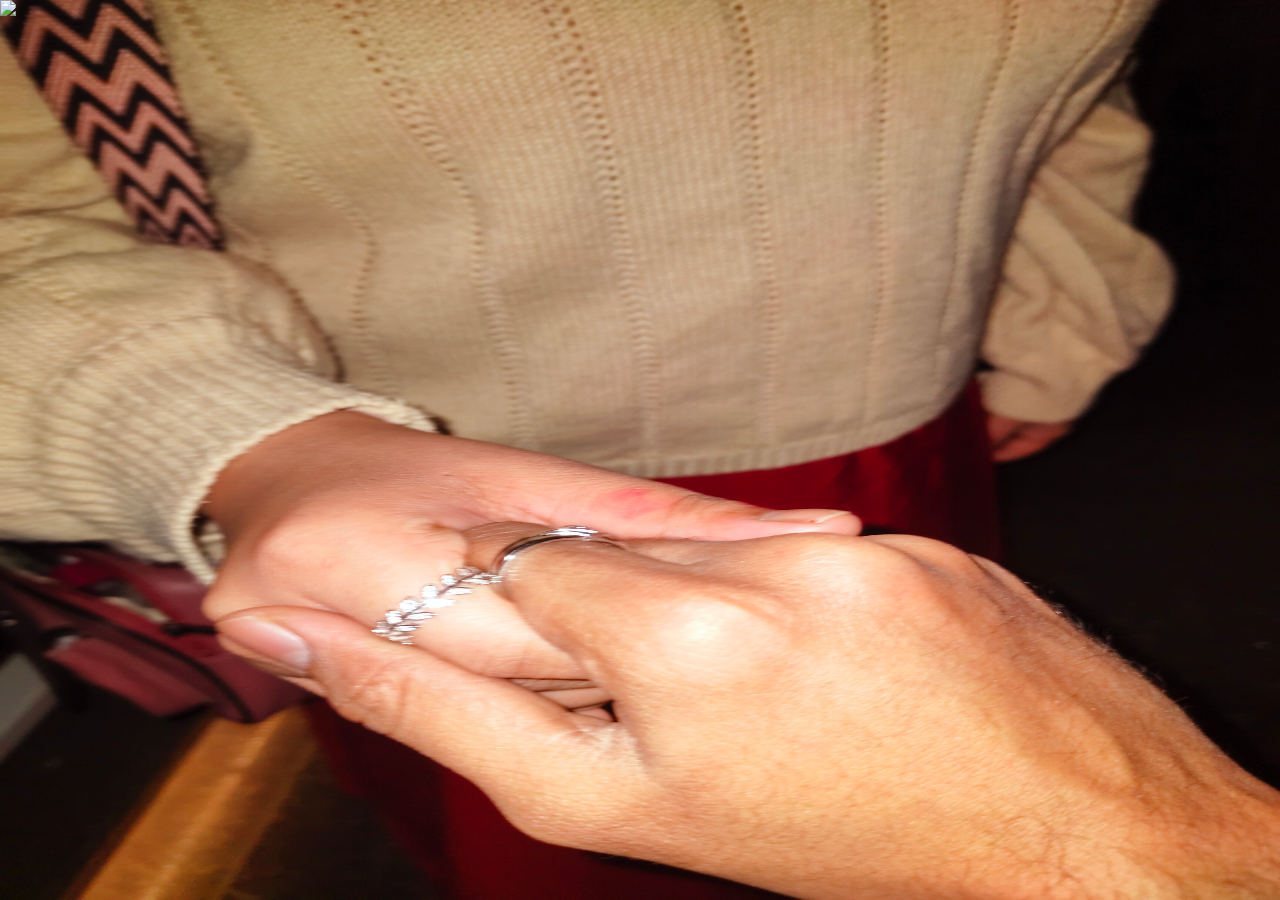
==== index.html @ b6f93b3f "Updates" ====
<!DOCTYPE html><!--cggRuJJ_vF03fITiLsI65--><html lang="en"><head><meta charSet="utf-8"/><meta name="viewport" content="width=device-width, initial-scale=1"/><link rel="preload" href="/valentine-2026/_next/static/media/2a65768255d6b625-s.p.d19752fb.woff2" as="font" crossorigin="" type="font/woff2"/><link rel="preload" as="image" href="/game-photos/18.jpg"/><link rel="preload" as="image" href="/game-photos/2.jpg"/><link rel="preload" as="image" href="/game-photos/1.jpg"/><link rel="preload" as="image" href="/game-photos/17.jpg"/><link rel="preload" as="image" href="/game-photos/6.jpg"/><link rel="preload" as="image" href="/game-photos/12.jpg"/><link rel="preload" as="image" href="/game-photos/14.jpg"/><link rel="preload" as="image" href="/game-photos/16.jpg"/><link rel="preload" as="image" href="/game-photos/9.jpg"/><link rel="preload" as="image" href="/game-photos/7.jpg"/><link rel="stylesheet" href="/valentine-2026/_next/static/chunks/4fa526b3f3051740.css" data-precedence="next"/><link rel="stylesheet" href="/valentine-2026/_next/static/chunks/c1f854aa4e108ac6.css" data-precedence="next"/><link rel="preload" as="script" fetchPriority="low" href="/valentine-2026/_next/static/chunks/21a0a4061f3ab64d.js"/><script src="/valentine-2026/_next/static/chunks/aee6c7720838f8a2.js" async=""></script><script src="/valentine-2026/_next/static/chunks/7b1a4453be64d8a6.js" async=""></script><script src="/valentine-2026/_next/static/chunks/turbopack-309d4d737518f43b.js" async=""></script><script src="/valentine-2026/_next/static/chunks/ff1a16fafef87110.js" async=""></script><script src="/valentine-2026/_next/static/chunks/d2be314c3ece3fbe.js" async=""></script><script src="/valentine-2026/_next/static/chunks/056f870859437b7e.js" async=""></script><link rel="preload" as="image" href="/game-photos/15.jpg"/><link rel="preload" as="image" href="/game-photos/8.jpg"/><link rel="preload" as="image" href="/game-photos/5.jpg"/><link rel="preload" as="image" href="/game-photos/11.jpg"/><link rel="preload" as="image" href="/game-photos/13.jpg"/><link rel="preload" as="image" href="/game-photos/4.jpg"/><link rel="preload" as="image" href="/game-photos/10.jpg"/><link rel="preload" as="image" href="/game-photos/3.jpg"/><meta name="next-size-adjust" content=""/><title>Happy Valentine&#x27;s Day Janemna</title><meta name="description" content="Play a unique Valentine&#x27;s card game. Complete the collection to reveal a romantic proposal!"/><meta name="keywords" content="Valentine&#x27;s card game,romantic proposal game,photo card challenge,Valentine&#x27;s Day surprise,couples game,valentine&#x27;s day game,proposal game"/><link rel="icon" href="/valentine-2026/favicon.ico?favicon.5620ddfa.ico" sizes="48x48" type="image/x-icon"/><script src="/valentine-2026/_next/static/chunks/a6dad97d9634a72d.js" noModule=""></script></head><body><div hidden=""><!--$--><!--/$--></div><main class="flex items-center justify-center min-h-screen bg-black overflow-hidden relative"><div class="flex flex-col items-center" style="opacity:1"><div class="grid grid-cols-9 gap-1 lg:gap-2 max-w-[95vw] mx-auto place-items-center"><div class="hidden"><img alt="Image 1" decoding="async" data-nimg="fill" class="object-cover" style="position:absolute;height:100%;width:100%;left:0;top:0;right:0;bottom:0;color:transparent" src="/game-photos/18.jpg"/><img alt="Image 2" decoding="async" data-nimg="fill" class="object-cover" style="position:absolute;height:100%;width:100%;left:0;top:0;right:0;bottom:0;color:transparent" src="/game-photos/2.jpg"/><img alt="Image 3" decoding="async" data-nimg="fill" class="object-cover" style="position:absolute;height:100%;width:100%;left:0;top:0;right:0;bottom:0;color:transparent" src="/game-photos/1.jpg"/><img alt="Image 4" decoding="async" data-nimg="fill" class="object-cover" style="position:absolute;height:100%;width:100%;left:0;top:0;right:0;bottom:0;color:transparent" src="/game-photos/17.jpg"/><img alt="Image 5" decoding="async" data-nimg="fill" class="object-cover" style="position:absolute;height:100%;width:100%;left:0;top:0;right:0;bottom:0;color:transparent" src="/game-photos/6.jpg"/><img alt="Image 6" decoding="async" data-nimg="fill" class="object-cover" style="position:absolute;height:100%;width:100%;left:0;top:0;right:0;bottom:0;color:transparent" src="/game-photos/2.jpg"/><img alt="Image 7" decoding="async" data-nimg="fill" class="object-cover" style="position:absolute;height:100%;width:100%;left:0;top:0;right:0;bottom:0;color:transparent" src="/game-photos/12.jpg"/><img alt="Image 8" decoding="async" data-nimg="fill" class="object-cover" style="position:absolute;height:100%;width:100%;left:0;top:0;right:0;bottom:0;color:transparent" src="/game-photos/14.jpg"/><img alt="Image 9" decoding="async" data-nimg="fill" class="object-cover" style="position:absolute;height:100%;width:100%;left:0;top:0;right:0;bottom:0;color:transparent" src="/game-photos/16.jpg"/><img alt="Image 10" decoding="async" data-nimg="fill" class="object-cover" style="position:absolute;height:100%;width:100%;left:0;top:0;right:0;bottom:0;color:transparent" src="/game-photos/9.jpg"/><img alt="Image 11" decoding="async" data-nimg="fill" class="object-cover" style="position:absolute;height:100%;width:100%;left:0;top:0;right:0;bottom:0;color:transparent" src="/game-photos/7.jpg"/><img alt="Image 12" decoding="async" data-nimg="fill" class="object-cover" style="position:absolute;height:100%;width:100%;left:0;top:0;right:0;bottom:0;color:transparent" src="/game-photos/18.jpg"/><img alt="Image 13" decoding="async" data-nimg="fill" class="object-cover" style="position:absolute;height:100%;width:100%;left:0;top:0;right:0;bottom:0;color:transparent" src="/game-photos/9.jpg"/><img alt="Image 14" decoding="async" data-nimg="fill" class="object-cover" style="position:absolute;height:100%;width:100%;left:0;top:0;right:0;bottom:0;color:transparent" src="/game-photos/12.jpg"/><img alt="Image 15" decoding="async" data-nimg="fill" class="object-cover" style="position:absolute;height:100%;width:100%;left:0;top:0;right:0;bottom:0;color:transparent" src="/game-photos/15.jpg"/><img alt="Image 16" decoding="async" data-nimg="fill" class="object-cover" style="position:absolute;height:100%;width:100%;left:0;top:0;right:0;bottom:0;color:transparent" src="/game-photos/8.jpg"/><img alt="Image 17" decoding="async" data-nimg="fill" class="object-cover" style="position:absolute;height:100%;width:100%;left:0;top:0;right:0;bottom:0;color:transparent" src="/game-photos/5.jpg"/><img alt="Image 18" decoding="async" data-nimg="fill" class="object-cover" style="position:absolute;height:100%;width:100%;left:0;top:0;right:0;bottom:0;color:transparent" src="/game-photos/11.jpg"/><img alt="Image 19" decoding="async" data-nimg="fill" class="object-cover" style="position:absolute;height:100%;width:100%;left:0;top:0;right:0;bottom:0;color:transparent" src="/game-photos/13.jpg"/><img alt="Image 20" decoding="async" data-nimg="fill" class="object-cover" style="position:absolute;height:100%;width:100%;left:0;top:0;right:0;bottom:0;color:transparent" src="/game-photos/4.jpg"/><img alt="Image 21" decoding="async" data-nimg="fill" class="object-cover" style="position:absolute;height:100%;width:100%;left:0;top:0;right:0;bottom:0;color:transparent" src="/game-photos/10.jpg"/><img alt="Image 22" decoding="async" data-nimg="fill" class="object-cover" style="position:absolute;height:100%;width:100%;left:0;top:0;right:0;bottom:0;color:transparent" src="/game-photos/13.jpg"/><img alt="Image 23" decoding="async" data-nimg="fill" class="object-cover" style="position:absolute;height:100%;width:100%;left:0;top:0;right:0;bottom:0;color:transparent" src="/game-photos/11.jpg"/><img alt="Image 24" decoding="async" data-nimg="fill" class="object-cover" style="position:absolute;height:100%;width:100%;left:0;top:0;right:0;bottom:0;color:transparent" src="/game-photos/3.jpg"/><img alt="Image 25" decoding="async" data-nimg="fill" class="object-cover" style="position:absolute;height:100%;width:100%;left:0;top:0;right:0;bottom:0;color:transparent" src="/game-photos/7.jpg"/><img alt="Image 26" decoding="async" data-nimg="fill" class="object-cover" style="position:absolute;height:100%;width:100%;left:0;top:0;right:0;bottom:0;color:transparent" src="/game-photos/4.jpg"/><img alt="Image 27" decoding="async" data-nimg="fill" class="object-cover" style="position:absolute;height:100%;width:100%;left:0;top:0;right:0;bottom:0;color:transparent" src="/game-photos/16.jpg"/><img alt="Image 28" decoding="async" data-nimg="fill" class="object-cover" style="position:absolute;height:100%;width:100%;left:0;top:0;right:0;bottom:0;color:transparent" src="/game-photos/15.jpg"/><img alt="Image 29" decoding="async" data-nimg="fill" class="object-cover" style="position:absolute;height:100%;width:100%;left:0;top:0;right:0;bottom:0;color:transparent" src="/game-photos/1.jpg"/><img alt="Image 30" decoding="async" data-nimg="fill" class="object-cover" style="position:absolute;height:100%;width:100%;left:0;top:0;right:0;bottom:0;color:transparent" src="/game-photos/6.jpg"/><img alt="Image 31" decoding="async" data-nimg="fill" class="object-cover" style="position:absolute;height:100%;width:100%;left:0;top:0;right:0;bottom:0;color:transparent" src="/game-photos/8.jpg"/><img alt="Image 32" decoding="async" data-nimg="fill" class="object-cover" style="position:absolute;height:100%;width:100%;left:0;top:0;right:0;bottom:0;color:transparent" src="/game-photos/17.jpg"/><img alt="Image 33" decoding="async" data-nimg="fill" class="object-cover" style="position:absolute;height:100%;width:100%;left:0;top:0;right:0;bottom:0;color:transparent" src="/game-photos/10.jpg"/><img alt="Image 34" decoding="async" data-nimg="fill" class="object-cover" style="position:absolute;height:100%;width:100%;left:0;top:0;right:0;bottom:0;color:transparent" src="/game-photos/14.jpg"/><img alt="Image 35" decoding="async" data-nimg="fill" class="object-cover" style="position:absolute;height:100%;width:100%;left:0;top:0;right:0;bottom:0;color:transparent" src="/game-photos/5.jpg"/><img alt="Image 36" decoding="async" data-nimg="fill" class="object-cover" style="position:absolute;height:100%;width:100%;left:0;top:0;right:0;bottom:0;color:transparent" src="/game-photos/3.jpg"/></div><div class="w-[11vh] h-[11vh] lg:w-20 lg:h-20"></div><div class="w-[11vh] h-[11vh] lg:w-20 lg:h-20"></div><div class="w-[11vh] h-[11vh] lg:w-20 lg:h-20 relative cursor-pointer" style="perspective:1000px"><div class="w-full h-full bg-red-300 rounded-sm lg:rounded-md absolute z-10" style="backface-visibility:hidden;transform:none"></div></div><div class="w-[11vh] h-[11vh] lg:w-20 lg:h-20 relative cursor-pointer" style="perspective:1000px"><div class="w-full h-full bg-red-300 rounded-sm lg:rounded-md absolute z-10" style="backface-visibility:hidden;transform:none"></div></div><div class="w-[11vh] h-[11vh] lg:w-20 lg:h-20"></div><div class="w-[11vh] h-[11vh] lg:w-20 lg:h-20 relative cursor-pointer" style="perspective:1000px"><div class="w-full h-full bg-red-300 rounded-sm lg:rounded-md absolute z-10" style="backface-visibility:hidden;transform:none"></div></div><div class="w-[11vh] h-[11vh] lg:w-20 lg:h-20 relative cursor-pointer" style="perspective:1000px"><div class="w-full h-full bg-red-300 rounded-sm lg:rounded-md absolute z-10" style="backface-visibility:hidden;transform:none"></div></div><div class="w-[11vh] h-[11vh] lg:w-20 lg:h-20"></div><div class="w-[11vh] h-[11vh] lg:w-20 lg:h-20"></div><div class="w-[11vh] h-[11vh] lg:w-20 lg:h-20"></div><div class="w-[11vh] h-[11vh] lg:w-20 lg:h-20 relative cursor-pointer" style="perspective:1000px"><div class="w-full h-full bg-red-300 rounded-sm lg:rounded-md absolute z-10" style="backface-visibility:hidden;transform:none"></div></div><div class="w-[11vh] h-[11vh] lg:w-20 lg:h-20 relative cursor-pointer" style="perspective:1000px"><div class="w-full h-full bg-red-300 rounded-sm lg:rounded-md absolute z-10" style="backface-visibility:hidden;transform:none"></div></div><div class="w-[11vh] h-[11vh] lg:w-20 lg:h-20 relative cursor-pointer" style="perspective:1000px"><div class="w-full h-full bg-red-300 rounded-sm lg:rounded-md absolute z-10" style="backface-visibility:hidden;transform:none"></div></div><div class="w-[11vh] h-[11vh] lg:w-20 lg:h-20 relative cursor-pointer" style="perspective:1000px"><div class="w-full h-full bg-red-300 rounded-sm lg:rounded-md absolute z-10" style="backface-visibility:hidden;transform:none"></div></div><div class="w-[11vh] h-[11vh] lg:w-20 lg:h-20 relative cursor-pointer" style="perspective:1000px"><div class="w-full h-full bg-red-300 rounded-sm lg:rounded-md absolute z-10" style="backface-visibility:hidden;transform:none"></div></div><div class="w-[11vh] h-[11vh] lg:w-20 lg:h-20 relative cursor-pointer" style="perspective:1000px"><div class="w-full h-full bg-red-300 rounded-sm lg:rounded-md absolute z-10" style="backface-visibility:hidden;transform:none"></div></div><div class="w-[11vh] h-[11vh] lg:w-20 lg:h-20 relative cursor-pointer" style="perspective:1000px"><div class="w-full h-full bg-red-300 rounded-sm lg:rounded-md absolute z-10" style="backface-visibility:hidden;transform:none"></div></div><div class="w-[11vh] h-[11vh] lg:w-20 lg:h-20"></div><div class="w-[11vh] h-[11vh] lg:w-20 lg:h-20 relative cursor-pointer" style="perspective:1000px"><div class="w-full h-full bg-red-300 rounded-sm lg:rounded-md absolute z-10" style="backface-visibility:hidden;transform:none"></div></div><div class="w-[11vh] h-[11vh] lg:w-20 lg:h-20 relative cursor-pointer" style="perspective:1000px"><div class="w-full h-full bg-red-300 rounded-sm lg:rounded-md absolute z-10" style="backface-visibility:hidden;transform:none"></div></div><div class="w-[11vh] h-[11vh] lg:w-20 lg:h-20 relative cursor-pointer" style="perspective:1000px"><div class="w-full h-full bg-red-300 rounded-sm lg:rounded-md absolute z-10" style="backface-visibility:hidden;transform:none"></div></div><div class="w-[11vh] h-[11vh] lg:w-20 lg:h-20 relative cursor-pointer" style="perspective:1000px"><div class="w-full h-full bg-red-300 rounded-sm lg:rounded-md absolute z-10" style="backface-visibility:hidden;transform:none"></div></div><div class="w-[11vh] h-[11vh] lg:w-20 lg:h-20 relative cursor-pointer" style="perspective:1000px"><div class="w-full h-full bg-red-300 rounded-sm lg:rounded-md absolute z-10" style="backface-visibility:hidden;transform:none"></div></div><div class="w-[11vh] h-[11vh] lg:w-20 lg:h-20 relative cursor-pointer" style="perspective:1000px"><div class="w-full h-full bg-red-300 rounded-sm lg:rounded-md absolute z-10" style="backface-visibility:hidden;transform:none"></div></div><div class="w-[11vh] h-[11vh] lg:w-20 lg:h-20 relative cursor-pointer" style="perspective:1000px"><div class="w-full h-full bg-red-300 rounded-sm lg:rounded-md absolute z-10" style="backface-visibility:hidden;transform:none"></div></div><div class="w-[11vh] h-[11vh] lg:w-20 lg:h-20 relative cursor-pointer" style="perspective:1000px"><div class="w-full h-full bg-red-300 rounded-sm lg:rounded-md absolute z-10" style="backface-visibility:hidden;transform:none"></div></div><div class="w-[11vh] h-[11vh] lg:w-20 lg:h-20 relative cursor-pointer" style="perspective:1000px"><div class="w-full h-full bg-red-300 rounded-sm lg:rounded-md absolute z-10" style="backface-visibility:hidden;transform:none"></div></div><div class="w-[11vh] h-[11vh] lg:w-20 lg:h-20"></div><div class="w-[11vh] h-[11vh] lg:w-20 lg:h-20 relative cursor-pointer" style="perspective:1000px"><div class="w-full h-full bg-red-300 rounded-sm lg:rounded-md absolute z-10" style="backface-visibility:hidden;transform:none"></div></div><div class="w-[11vh] h-[11vh] lg:w-20 lg:h-20 relative cursor-pointer" style="perspective:1000px"><div class="w-full h-full bg-red-300 rounded-sm lg:rounded-md absolute z-10" style="backface-visibility:hidden;transform:none"></div></div><div class="w-[11vh] h-[11vh] lg:w-20 lg:h-20 relative cursor-pointer" style="perspective:1000px"><div class="w-full h-full bg-red-300 rounded-sm lg:rounded-md absolute z-10" style="backface-visibility:hidden;transform:none"></div></div><div class="w-[11vh] h-[11vh] lg:w-20 lg:h-20 relative cursor-pointer" style="perspective:1000px"><div class="w-full h-full bg-red-300 rounded-sm lg:rounded-md absolute z-10" style="backface-visibility:hidden;transform:none"></div></div><div class="w-[11vh] h-[11vh] lg:w-20 lg:h-20 relative cursor-pointer" style="perspective:1000px"><div class="w-full h-full bg-red-300 rounded-sm lg:rounded-md absolute z-10" style="backface-visibility:hidden;transform:none"></div></div><div class="w-[11vh] h-[11vh] lg:w-20 lg:h-20 relative cursor-pointer" style="perspective:1000px"><div class="w-full h-full bg-red-300 rounded-sm lg:rounded-md absolute z-10" style="backface-visibility:hidden;transform:none"></div></div><div class="w-[11vh] h-[11vh] lg:w-20 lg:h-20 relative cursor-pointer" style="perspective:1000px"><div class="w-full h-full bg-red-300 rounded-sm lg:rounded-md absolute z-10" style="backface-visibility:hidden;transform:none"></div></div><div class="w-[11vh] h-[11vh] lg:w-20 lg:h-20"></div><div class="w-[11vh] h-[11vh] lg:w-20 lg:h-20"></div><div class="w-[11vh] h-[11vh] lg:w-20 lg:h-20"></div><div class="w-[11vh] h-[11vh] lg:w-20 lg:h-20 relative cursor-pointer" style="perspective:1000px"><div class="w-full h-full bg-red-300 rounded-sm lg:rounded-md absolute z-10" style="backface-visibility:hidden;transform:none"></div></div><div class="w-[11vh] h-[11vh] lg:w-20 lg:h-20 relative cursor-pointer" style="perspective:1000px"><div class="w-full h-full bg-red-300 rounded-sm lg:rounded-md absolute z-10" style="backface-visibility:hidden;transform:none"></div></div><div class="w-[11vh] h-[11vh] lg:w-20 lg:h-20 relative cursor-pointer" style="perspective:1000px"><div class="w-full h-full bg-red-300 rounded-sm lg:rounded-md absolute z-10" style="backface-visibility:hidden;transform:none"></div></div><div class="w-[11vh] h-[11vh] lg:w-20 lg:h-20 relative cursor-pointer" style="perspective:1000px"><div class="w-full h-full bg-red-300 rounded-sm lg:rounded-md absolute z-10" style="backface-visibility:hidden;transform:none"></div></div><div class="w-[11vh] h-[11vh] lg:w-20 lg:h-20 relative cursor-pointer" style="perspective:1000px"><div class="w-full h-full bg-red-300 rounded-sm lg:rounded-md absolute z-10" style="backface-visibility:hidden;transform:none"></div></div><div class="w-[11vh] h-[11vh] lg:w-20 lg:h-20"></div><div class="w-[11vh] h-[11vh] lg:w-20 lg:h-20"></div><div class="w-[11vh] h-[11vh] lg:w-20 lg:h-20"></div><div class="w-[11vh] h-[11vh] lg:w-20 lg:h-20"></div><div class="w-[11vh] h-[11vh] lg:w-20 lg:h-20"></div><div class="w-[11vh] h-[11vh] lg:w-20 lg:h-20 relative cursor-pointer" style="perspective:1000px"><div class="w-full h-full bg-red-300 rounded-sm lg:rounded-md absolute z-10" style="backface-visibility:hidden;transform:none"></div></div><div class="w-[11vh] h-[11vh] lg:w-20 lg:h-20 relative cursor-pointer" style="perspective:1000px"><div class="w-full h-full bg-red-300 rounded-sm lg:rounded-md absolute z-10" style="backface-visibility:hidden;transform:none"></div></div><div class="w-[11vh] h-[11vh] lg:w-20 lg:h-20 relative cursor-pointer" style="perspective:1000px"><div class="w-full h-full bg-red-300 rounded-sm lg:rounded-md absolute z-10" style="backface-visibility:hidden;transform:none"></div></div><div class="w-[11vh] h-[11vh] lg:w-20 lg:h-20"></div><div class="w-[11vh] h-[11vh] lg:w-20 lg:h-20"></div><div class="w-[11vh] h-[11vh] lg:w-20 lg:h-20"></div><div class="w-[11vh] h-[11vh] lg:w-20 lg:h-20"></div><div class="w-[11vh] h-[11vh] lg:w-20 lg:h-20"></div><div class="w-[11vh] h-[11vh] lg:w-20 lg:h-20"></div><div class="w-[11vh] h-[11vh] lg:w-20 lg:h-20"></div><div class="w-[11vh] h-[11vh] lg:w-20 lg:h-20 relative cursor-pointer" style="perspective:1000px"><div class="w-full h-full bg-red-300 rounded-sm lg:rounded-md absolute z-10" style="backface-visibility:hidden;transform:none"></div></div><div class="w-[11vh] h-[11vh] lg:w-20 lg:h-20"></div><div class="w-[11vh] h-[11vh] lg:w-20 lg:h-20"></div><div class="w-[11vh] h-[11vh] lg:w-20 lg:h-20"></div><div class="w-[11vh] h-[11vh] lg:w-20 lg:h-20"></div></div><div class="mt-4 md:mt-0"><h1 class="absolute left-10 bottom-5 transform -translate-y-1/2 text-white text-4xl lg:text-5xl font-bold leading-tight playfair_display_a5ac3d03-module__s-w8ga__className"><span class="text-red-400">Match</span> <br/> the photo pairs</h1><h1 class="absolute right-10 bottom-5 transform -translate-y-1/2 text-white text-4xl lg:text-5xl font-bold leading-tight text-right playfair_display_a5ac3d03-module__s-w8ga__className">to reveal <br/> <span class="text-red-400">the surprise</span></h1></div></div></main><!--$--><!--/$--><script src="/valentine-2026/_next/static/chunks/21a0a4061f3ab64d.js" id="_R_" async=""></script><script>(self.__next_f=self.__next_f||[]).push([0])</script><script>self.__next_f.push([1,"1:\"$Sreact.fragment\"\n2:I[39756,[\"/valentine-2026/_next/static/chunks/ff1a16fafef87110.js\",\"/valentine-2026/_next/static/chunks/d2be314c3ece3fbe.js\"],\"default\"]\n3:I[37457,[\"/valentine-2026/_next/static/chunks/ff1a16fafef87110.js\",\"/valentine-2026/_next/static/chunks/d2be314c3ece3fbe.js\"],\"default\"]\n4:I[47257,[\"/valentine-2026/_next/static/chunks/ff1a16fafef87110.js\",\"/valentine-2026/_next/static/chunks/d2be314c3ece3fbe.js\"],\"ClientPageRoot\"]\n5:I[52683,[\"/valentine-2026/_next/static/chunks/ff1a16fafef87110.js\",\"/valentine-2026/_next/static/chunks/056f870859437b7e.js\"],\"default\"]\n8:I[97367,[\"/valentine-2026/_next/static/chunks/ff1a16fafef87110.js\",\"/valentine-2026/_next/static/chunks/d2be314c3ece3fbe.js\"],\"OutletBoundary\"]\n9:\"$Sreact.suspense\"\nb:I[97367,[\"/valentine-2026/_next/static/chunks/ff1a16fafef87110.js\",\"/valentine-2026/_next/static/chunks/d2be314c3ece3fbe.js\"],\"ViewportBoundary\"]\nd:I[97367,[\"/valentine-2026/_next/static/chunks/ff1a16fafef87110.js\",\"/valentine-2026/_next/static/chunks/d2be314c3ece3fbe.js\"],\"MetadataBoundary\"]\nf:I[68027,[],\"default\"]\n:HL[\"/valentine-2026/_next/static/chunks/4fa526b3f3051740.css\",\"style\"]\n:HL[\"/valentine-2026/_next/static/media/2a65768255d6b625-s.p.d19752fb.woff2\",\"font\",{\"crossOrigin\":\"\",\"type\":\"font/woff2\"}]\n:HL[\"/valentine-2026/_next/static/chunks/c1f854aa4e108ac6.css\",\"style\"]\n"])</script><script>self.__next_f.push([1,"0:{\"P\":null,\"b\":\"cggRuJJ_vF03fITiLsI65\",\"c\":[\"\",\"\"],\"q\":\"\",\"i\":false,\"f\":[[[\"\",{\"children\":[\"__PAGE__\",{}]},\"$undefined\",\"$undefined\",true],[[\"$\",\"$1\",\"c\",{\"children\":[[[\"$\",\"link\",\"0\",{\"rel\":\"stylesheet\",\"href\":\"/valentine-2026/_next/static/chunks/4fa526b3f3051740.css\",\"precedence\":\"next\",\"crossOrigin\":\"$undefined\",\"nonce\":\"$undefined\"}]],[\"$\",\"html\",null,{\"lang\":\"en\",\"children\":[\"$\",\"body\",null,{\"children\":[\"$\",\"$L2\",null,{\"parallelRouterKey\":\"children\",\"error\":\"$undefined\",\"errorStyles\":\"$undefined\",\"errorScripts\":\"$undefined\",\"template\":[\"$\",\"$L3\",null,{}],\"templateStyles\":\"$undefined\",\"templateScripts\":\"$undefined\",\"notFound\":[[[\"$\",\"title\",null,{\"children\":\"404: This page could not be found.\"}],[\"$\",\"div\",null,{\"style\":{\"fontFamily\":\"system-ui,\\\"Segoe UI\\\",Roboto,Helvetica,Arial,sans-serif,\\\"Apple Color Emoji\\\",\\\"Segoe UI Emoji\\\"\",\"height\":\"100vh\",\"textAlign\":\"center\",\"display\":\"flex\",\"flexDirection\":\"column\",\"alignItems\":\"center\",\"justifyContent\":\"center\"},\"children\":[\"$\",\"div\",null,{\"children\":[[\"$\",\"style\",null,{\"dangerouslySetInnerHTML\":{\"__html\":\"body{color:#000;background:#fff;margin:0}.next-error-h1{border-right:1px solid rgba(0,0,0,.3)}@media (prefers-color-scheme:dark){body{color:#fff;background:#000}.next-error-h1{border-right:1px solid rgba(255,255,255,.3)}}\"}}],[\"$\",\"h1\",null,{\"className\":\"next-error-h1\",\"style\":{\"display\":\"inline-block\",\"margin\":\"0 20px 0 0\",\"padding\":\"0 23px 0 0\",\"fontSize\":24,\"fontWeight\":500,\"verticalAlign\":\"top\",\"lineHeight\":\"49px\"},\"children\":404}],[\"$\",\"div\",null,{\"style\":{\"display\":\"inline-block\"},\"children\":[\"$\",\"h2\",null,{\"style\":{\"fontSize\":14,\"fontWeight\":400,\"lineHeight\":\"49px\",\"margin\":0},\"children\":\"This page could not be found.\"}]}]]}]}]],[]],\"forbidden\":\"$undefined\",\"unauthorized\":\"$undefined\"}]}]}]]}],{\"children\":[[\"$\",\"$1\",\"c\",{\"children\":[[\"$\",\"$L4\",null,{\"Component\":\"$5\",\"serverProvidedParams\":{\"searchParams\":{},\"params\":{},\"promises\":[\"$@6\",\"$@7\"]}}],[[\"$\",\"link\",\"0\",{\"rel\":\"stylesheet\",\"href\":\"/valentine-2026/_next/static/chunks/c1f854aa4e108ac6.css\",\"precedence\":\"next\",\"crossOrigin\":\"$undefined\",\"nonce\":\"$undefined\"}],[\"$\",\"script\",\"script-0\",{\"src\":\"/valentine-2026/_next/static/chunks/ff1a16fafef87110.js\",\"async\":true,\"nonce\":\"$undefined\"}],[\"$\",\"script\",\"script-1\",{\"src\":\"/valentine-2026/_next/static/chunks/056f870859437b7e.js\",\"async\":true,\"nonce\":\"$undefined\"}]],[\"$\",\"$L8\",null,{\"children\":[\"$\",\"$9\",null,{\"name\":\"Next.MetadataOutlet\",\"children\":\"$@a\"}]}]]}],{},null,false,false]},null,false,false],[\"$\",\"$1\",\"h\",{\"children\":[null,[\"$\",\"$Lb\",null,{\"children\":\"$Lc\"}],[\"$\",\"div\",null,{\"hidden\":true,\"children\":[\"$\",\"$Ld\",null,{\"children\":[\"$\",\"$9\",null,{\"name\":\"Next.Metadata\",\"children\":\"$Le\"}]}]}],[\"$\",\"meta\",null,{\"name\":\"next-size-adjust\",\"content\":\"\"}]]}],false]],\"m\":\"$undefined\",\"G\":[\"$f\",[]],\"S\":true}\n"])</script><script>self.__next_f.push([1,"6:{}\n7:\"$0:f:0:1:1:children:0:props:children:0:props:serverProvidedParams:params\"\n"])</script><script>self.__next_f.push([1,"c:[[\"$\",\"meta\",\"0\",{\"charSet\":\"utf-8\"}],[\"$\",\"meta\",\"1\",{\"name\":\"viewport\",\"content\":\"width=device-width, initial-scale=1\"}]]\n"])</script><script>self.__next_f.push([1,"10:I[27201,[\"/valentine-2026/_next/static/chunks/ff1a16fafef87110.js\",\"/valentine-2026/_next/static/chunks/d2be314c3ece3fbe.js\"],\"IconMark\"]\na:null\ne:[[\"$\",\"title\",\"0\",{\"children\":\"Happy Valentine's Day Janemna\"}],[\"$\",\"meta\",\"1\",{\"name\":\"description\",\"content\":\"Play a unique Valentine's card game. Complete the collection to reveal a romantic proposal!\"}],[\"$\",\"meta\",\"2\",{\"name\":\"keywords\",\"content\":\"Valentine's card game,romantic proposal game,photo card challenge,Valentine's Day surprise,couples game,valentine's day game,proposal game\"}],[\"$\",\"link\",\"3\",{\"rel\":\"icon\",\"href\":\"/valentine-2026/favicon.ico?favicon.5620ddfa.ico\",\"sizes\":\"48x48\",\"type\":\"image/x-icon\"}],[\"$\",\"$L10\",\"4\",{}]]\n"])</script></body></html>
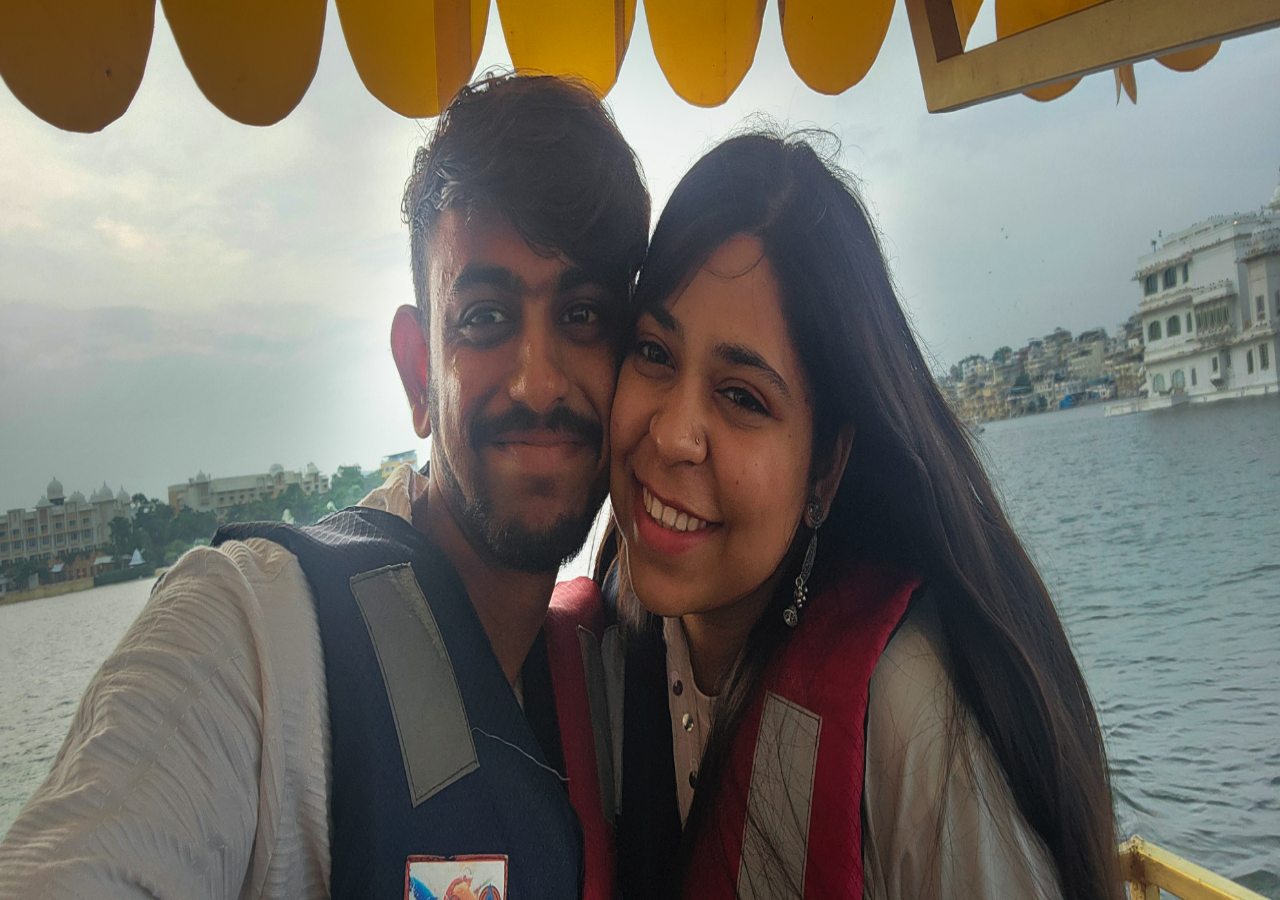
==== commit 39a8caef: "Updates" ====
--- a/index.html
+++ b/index.html
@@ -1 +1 @@
-<!DOCTYPE html><!--cggRuJJ_vF03fITiLsI65--><html lang="en"><head><meta charSet="utf-8"/><meta name="viewport" content="width=device-width, initial-scale=1"/><link rel="preload" href="/valentine-2026/_next/static/media/2a65768255d6b625-s.p.d19752fb.woff2" as="font" crossorigin="" type="font/woff2"/><link rel="preload" as="image" href="/game-photos/18.jpg"/><link rel="preload" as="image" href="/game-photos/2.jpg"/><link rel="preload" as="image" href="/game-photos/1.jpg"/><link rel="preload" as="image" href="/game-photos/17.jpg"/><link rel="preload" as="image" href="/game-photos/6.jpg"/><link rel="preload" as="image" href="/game-photos/12.jpg"/><link rel="preload" as="image" href="/game-photos/14.jpg"/><link rel="preload" as="image" href="/game-photos/16.jpg"/><link rel="preload" as="image" href="/game-photos/9.jpg"/><link rel="preload" as="image" href="/game-photos/7.jpg"/><link rel="stylesheet" href="/valentine-2026/_next/static/chunks/4fa526b3f3051740.css" data-precedence="next"/><link rel="stylesheet" href="/valentine-2026/_next/static/chunks/c1f854aa4e108ac6.css" data-precedence="next"/><link rel="preload" as="script" fetchPriority="low" href="/valentine-2026/_next/static/chunks/21a0a4061f3ab64d.js"/><script src="/valentine-2026/_next/static/chunks/aee6c7720838f8a2.js" async=""></script><script src="/valentine-2026/_next/static/chunks/7b1a4453be64d8a6.js" async=""></script><script src="/valentine-2026/_next/static/chunks/turbopack-309d4d737518f43b.js" async=""></script><script src="/valentine-2026/_next/static/chunks/ff1a16fafef87110.js" async=""></script><script src="/valentine-2026/_next/static/chunks/d2be314c3ece3fbe.js" async=""></script><script src="/valentine-2026/_next/static/chunks/056f870859437b7e.js" async=""></script><link rel="preload" as="image" href="/game-photos/15.jpg"/><link rel="preload" as="image" href="/game-photos/8.jpg"/><link rel="preload" as="image" href="/game-photos/5.jpg"/><link rel="preload" as="image" href="/game-photos/11.jpg"/><link rel="preload" as="image" href="/game-photos/13.jpg"/><link rel="preload" as="image" href="/game-photos/4.jpg"/><link rel="preload" as="image" href="/game-photos/10.jpg"/><link rel="preload" as="image" href="/game-photos/3.jpg"/><meta name="next-size-adjust" content=""/><title>Happy Valentine&#x27;s Day Janemna</title><meta name="description" content="Play a unique Valentine&#x27;s card game. Complete the collection to reveal a romantic proposal!"/><meta name="keywords" content="Valentine&#x27;s card game,romantic proposal game,photo card challenge,Valentine&#x27;s Day surprise,couples game,valentine&#x27;s day game,proposal game"/><link rel="icon" href="/valentine-2026/favicon.ico?favicon.5620ddfa.ico" sizes="48x48" type="image/x-icon"/><script src="/valentine-2026/_next/static/chunks/a6dad97d9634a72d.js" noModule=""></script></head><body><div hidden=""><!--$--><!--/$--></div><main class="flex items-center justify-center min-h-screen bg-black overflow-hidden relative"><div class="flex flex-col items-center" style="opacity:1"><div class="grid grid-cols-9 gap-1 lg:gap-2 max-w-[95vw] mx-auto place-items-center"><div class="hidden"><img alt="Image 1" decoding="async" data-nimg="fill" class="object-cover" style="position:absolute;height:100%;width:100%;left:0;top:0;right:0;bottom:0;color:transparent" src="/game-photos/18.jpg"/><img alt="Image 2" decoding="async" data-nimg="fill" class="object-cover" style="position:absolute;height:100%;width:100%;left:0;top:0;right:0;bottom:0;color:transparent" src="/game-photos/2.jpg"/><img alt="Image 3" decoding="async" data-nimg="fill" class="object-cover" style="position:absolute;height:100%;width:100%;left:0;top:0;right:0;bottom:0;color:transparent" src="/game-photos/1.jpg"/><img alt="Image 4" decoding="async" data-nimg="fill" class="object-cover" style="position:absolute;height:100%;width:100%;left:0;top:0;right:0;bottom:0;color:transparent" src="/game-photos/17.jpg"/><img alt="Image 5" decoding="async" data-nimg="fill" class="object-cover" style="position:absolute;height:100%;width:100%;left:0;top:0;right:0;bottom:0;color:transparent" src="/game-photos/6.jpg"/><img alt="Image 6" decoding="async" data-nimg="fill" class="object-cover" style="position:absolute;height:100%;width:100%;left:0;top:0;right:0;bottom:0;color:transparent" src="/game-photos/2.jpg"/><img alt="Image 7" decoding="async" data-nimg="fill" class="object-cover" style="position:absolute;height:100%;width:100%;left:0;top:0;right:0;bottom:0;color:transparent" src="/game-photos/12.jpg"/><img alt="Image 8" decoding="async" data-nimg="fill" class="object-cover" style="position:absolute;height:100%;width:100%;left:0;top:0;right:0;bottom:0;color:transparent" src="/game-photos/14.jpg"/><img alt="Image 9" decoding="async" data-nimg="fill" class="object-cover" style="position:absolute;height:100%;width:100%;left:0;top:0;right:0;bottom:0;color:transparent" src="/game-photos/16.jpg"/><img alt="Image 10" decoding="async" data-nimg="fill" class="object-cover" style="position:absolute;height:100%;width:100%;left:0;top:0;right:0;bottom:0;color:transparent" src="/game-photos/9.jpg"/><img alt="Image 11" decoding="async" data-nimg="fill" class="object-cover" style="position:absolute;height:100%;width:100%;left:0;top:0;right:0;bottom:0;color:transparent" src="/game-photos/7.jpg"/><img alt="Image 12" decoding="async" data-nimg="fill" class="object-cover" style="position:absolute;height:100%;width:100%;left:0;top:0;right:0;bottom:0;color:transparent" src="/game-photos/18.jpg"/><img alt="Image 13" decoding="async" data-nimg="fill" class="object-cover" style="position:absolute;height:100%;width:100%;left:0;top:0;right:0;bottom:0;color:transparent" src="/game-photos/9.jpg"/><img alt="Image 14" decoding="async" data-nimg="fill" class="object-cover" style="position:absolute;height:100%;width:100%;left:0;top:0;right:0;bottom:0;color:transparent" src="/game-photos/12.jpg"/><img alt="Image 15" decoding="async" data-nimg="fill" class="object-cover" style="position:absolute;height:100%;width:100%;left:0;top:0;right:0;bottom:0;color:transparent" src="/game-photos/15.jpg"/><img alt="Image 16" decoding="async" data-nimg="fill" class="object-cover" style="position:absolute;height:100%;width:100%;left:0;top:0;right:0;bottom:0;color:transparent" src="/game-photos/8.jpg"/><img alt="Image 17" decoding="async" data-nimg="fill" class="object-cover" style="position:absolute;height:100%;width:100%;left:0;top:0;right:0;bottom:0;color:transparent" src="/game-photos/5.jpg"/><img alt="Image 18" decoding="async" data-nimg="fill" class="object-cover" style="position:absolute;height:100%;width:100%;left:0;top:0;right:0;bottom:0;color:transparent" src="/game-photos/11.jpg"/><img alt="Image 19" decoding="async" data-nimg="fill" class="object-cover" style="position:absolute;height:100%;width:100%;left:0;top:0;right:0;bottom:0;color:transparent" src="/game-photos/13.jpg"/><img alt="Image 20" decoding="async" data-nimg="fill" class="object-cover" style="position:absolute;height:100%;width:100%;left:0;top:0;right:0;bottom:0;color:transparent" src="/game-photos/4.jpg"/><img alt="Image 21" decoding="async" data-nimg="fill" class="object-cover" style="position:absolute;height:100%;width:100%;left:0;top:0;right:0;bottom:0;color:transparent" src="/game-photos/10.jpg"/><img alt="Image 22" decoding="async" data-nimg="fill" class="object-cover" style="position:absolute;height:100%;width:100%;left:0;top:0;right:0;bottom:0;color:transparent" src="/game-photos/13.jpg"/><img alt="Image 23" decoding="async" data-nimg="fill" class="object-cover" style="position:absolute;height:100%;width:100%;left:0;top:0;right:0;bottom:0;color:transparent" src="/game-photos/11.jpg"/><img alt="Image 24" decoding="async" data-nimg="fill" class="object-cover" style="position:absolute;height:100%;width:100%;left:0;top:0;right:0;bottom:0;color:transparent" src="/game-photos/3.jpg"/><img alt="Image 25" decoding="async" data-nimg="fill" class="object-cover" style="position:absolute;height:100%;width:100%;left:0;top:0;right:0;bottom:0;color:transparent" src="/game-photos/7.jpg"/><img alt="Image 26" decoding="async" data-nimg="fill" class="object-cover" style="position:absolute;height:100%;width:100%;left:0;top:0;right:0;bottom:0;color:transparent" src="/game-photos/4.jpg"/><img alt="Image 27" decoding="async" data-nimg="fill" class="object-cover" style="position:absolute;height:100%;width:100%;left:0;top:0;right:0;bottom:0;color:transparent" src="/game-photos/16.jpg"/><img alt="Image 28" decoding="async" data-nimg="fill" class="object-cover" style="position:absolute;height:100%;width:100%;left:0;top:0;right:0;bottom:0;color:transparent" src="/game-photos/15.jpg"/><img alt="Image 29" decoding="async" data-nimg="fill" class="object-cover" style="position:absolute;height:100%;width:100%;left:0;top:0;right:0;bottom:0;color:transparent" src="/game-photos/1.jpg"/><img alt="Image 30" decoding="async" data-nimg="fill" class="object-cover" style="position:absolute;height:100%;width:100%;left:0;top:0;right:0;bottom:0;color:transparent" src="/game-photos/6.jpg"/><img alt="Image 31" decoding="async" data-nimg="fill" class="object-cover" style="position:absolute;height:100%;width:100%;left:0;top:0;right:0;bottom:0;color:transparent" src="/game-photos/8.jpg"/><img alt="Image 32" decoding="async" data-nimg="fill" class="object-cover" style="position:absolute;height:100%;width:100%;left:0;top:0;right:0;bottom:0;color:transparent" src="/game-photos/17.jpg"/><img alt="Image 33" decoding="async" data-nimg="fill" class="object-cover" style="position:absolute;height:100%;width:100%;left:0;top:0;right:0;bottom:0;color:transparent" src="/game-photos/10.jpg"/><img alt="Image 34" decoding="async" data-nimg="fill" class="object-cover" style="position:absolute;height:100%;width:100%;left:0;top:0;right:0;bottom:0;color:transparent" src="/game-photos/14.jpg"/><img alt="Image 35" decoding="async" data-nimg="fill" class="object-cover" style="position:absolute;height:100%;width:100%;left:0;top:0;right:0;bottom:0;color:transparent" src="/game-photos/5.jpg"/><img alt="Image 36" decoding="async" data-nimg="fill" class="object-cover" style="position:absolute;height:100%;width:100%;left:0;top:0;right:0;bottom:0;color:transparent" src="/game-photos/3.jpg"/></div><div class="w-[11vh] h-[11vh] lg:w-20 lg:h-20"></div><div class="w-[11vh] h-[11vh] lg:w-20 lg:h-20"></div><div class="w-[11vh] h-[11vh] lg:w-20 lg:h-20 relative cursor-pointer" style="perspective:1000px"><div class="w-full h-full bg-red-300 rounded-sm lg:rounded-md absolute z-10" style="backface-visibility:hidden;transform:none"></div></div><div class="w-[11vh] h-[11vh] lg:w-20 lg:h-20 relative cursor-pointer" style="perspective:1000px"><div class="w-full h-full bg-red-300 rounded-sm lg:rounded-md absolute z-10" style="backface-visibility:hidden;transform:none"></div></div><div class="w-[11vh] h-[11vh] lg:w-20 lg:h-20"></div><div class="w-[11vh] h-[11vh] lg:w-20 lg:h-20 relative cursor-pointer" style="perspective:1000px"><div class="w-full h-full bg-red-300 rounded-sm lg:rounded-md absolute z-10" style="backface-visibility:hidden;transform:none"></div></div><div class="w-[11vh] h-[11vh] lg:w-20 lg:h-20 relative cursor-pointer" style="perspective:1000px"><div class="w-full h-full bg-red-300 rounded-sm lg:rounded-md absolute z-10" style="backface-visibility:hidden;transform:none"></div></div><div class="w-[11vh] h-[11vh] lg:w-20 lg:h-20"></div><div class="w-[11vh] h-[11vh] lg:w-20 lg:h-20"></div><div class="w-[11vh] h-[11vh] lg:w-20 lg:h-20"></div><div class="w-[11vh] h-[11vh] lg:w-20 lg:h-20 relative cursor-pointer" style="perspective:1000px"><div class="w-full h-full bg-red-300 rounded-sm lg:rounded-md absolute z-10" style="backface-visibility:hidden;transform:none"></div></div><div class="w-[11vh] h-[11vh] lg:w-20 lg:h-20 relative cursor-pointer" style="perspective:1000px"><div class="w-full h-full bg-red-300 rounded-sm lg:rounded-md absolute z-10" style="backface-visibility:hidden;transform:none"></div></div><div class="w-[11vh] h-[11vh] lg:w-20 lg:h-20 relative cursor-pointer" style="perspective:1000px"><div class="w-full h-full bg-red-300 rounded-sm lg:rounded-md absolute z-10" style="backface-visibility:hidden;transform:none"></div></div><div class="w-[11vh] h-[11vh] lg:w-20 lg:h-20 relative cursor-pointer" style="perspective:1000px"><div class="w-full h-full bg-red-300 rounded-sm lg:rounded-md absolute z-10" style="backface-visibility:hidden;transform:none"></div></div><div class="w-[11vh] h-[11vh] lg:w-20 lg:h-20 relative cursor-pointer" style="perspective:1000px"><div class="w-full h-full bg-red-300 rounded-sm lg:rounded-md absolute z-10" style="backface-visibility:hidden;transform:none"></div></div><div class="w-[11vh] h-[11vh] lg:w-20 lg:h-20 relative cursor-pointer" style="perspective:1000px"><div class="w-full h-full bg-red-300 rounded-sm lg:rounded-md absolute z-10" style="backface-visibility:hidden;transform:none"></div></div><div class="w-[11vh] h-[11vh] lg:w-20 lg:h-20 relative cursor-pointer" style="perspective:1000px"><div class="w-full h-full bg-red-300 rounded-sm lg:rounded-md absolute z-10" style="backface-visibility:hidden;transform:none"></div></div><div class="w-[11vh] h-[11vh] lg:w-20 lg:h-20"></div><div class="w-[11vh] h-[11vh] lg:w-20 lg:h-20 relative cursor-pointer" style="perspective:1000px"><div class="w-full h-full bg-red-300 rounded-sm lg:rounded-md absolute z-10" style="backface-visibility:hidden;transform:none"></div></div><div class="w-[11vh] h-[11vh] lg:w-20 lg:h-20 relative cursor-pointer" style="perspective:1000px"><div class="w-full h-full bg-red-300 rounded-sm lg:rounded-md absolute z-10" style="backface-visibility:hidden;transform:none"></div></div><div class="w-[11vh] h-[11vh] lg:w-20 lg:h-20 relative cursor-pointer" style="perspective:1000px"><div class="w-full h-full bg-red-300 rounded-sm lg:rounded-md absolute z-10" style="backface-visibility:hidden;transform:none"></div></div><div class="w-[11vh] h-[11vh] lg:w-20 lg:h-20 relative cursor-pointer" style="perspective:1000px"><div class="w-full h-full bg-red-300 rounded-sm lg:rounded-md absolute z-10" style="backface-visibility:hidden;transform:none"></div></div><div class="w-[11vh] h-[11vh] lg:w-20 lg:h-20 relative cursor-pointer" style="perspective:1000px"><div class="w-full h-full bg-red-300 rounded-sm lg:rounded-md absolute z-10" style="backface-visibility:hidden;transform:none"></div></div><div class="w-[11vh] h-[11vh] lg:w-20 lg:h-20 relative cursor-pointer" style="perspective:1000px"><div class="w-full h-full bg-red-300 rounded-sm lg:rounded-md absolute z-10" style="backface-visibility:hidden;transform:none"></div></div><div class="w-[11vh] h-[11vh] lg:w-20 lg:h-20 relative cursor-pointer" style="perspective:1000px"><div class="w-full h-full bg-red-300 rounded-sm lg:rounded-md absolute z-10" style="backface-visibility:hidden;transform:none"></div></div><div class="w-[11vh] h-[11vh] lg:w-20 lg:h-20 relative cursor-pointer" style="perspective:1000px"><div class="w-full h-full bg-red-300 rounded-sm lg:rounded-md absolute z-10" style="backface-visibility:hidden;transform:none"></div></div><div class="w-[11vh] h-[11vh] lg:w-20 lg:h-20 relative cursor-pointer" style="perspective:1000px"><div class="w-full h-full bg-red-300 rounded-sm lg:rounded-md absolute z-10" style="backface-visibility:hidden;transform:none"></div></div><div class="w-[11vh] h-[11vh] lg:w-20 lg:h-20"></div><div class="w-[11vh] h-[11vh] lg:w-20 lg:h-20 relative cursor-pointer" style="perspective:1000px"><div class="w-full h-full bg-red-300 rounded-sm lg:rounded-md absolute z-10" style="backface-visibility:hidden;transform:none"></div></div><div class="w-[11vh] h-[11vh] lg:w-20 lg:h-20 relative cursor-pointer" style="perspective:1000px"><div class="w-full h-full bg-red-300 rounded-sm lg:rounded-md absolute z-10" style="backface-visibility:hidden;transform:none"></div></div><div class="w-[11vh] h-[11vh] lg:w-20 lg:h-20 relative cursor-pointer" style="perspective:1000px"><div class="w-full h-full bg-red-300 rounded-sm lg:rounded-md absolute z-10" style="backface-visibility:hidden;transform:none"></div></div><div class="w-[11vh] h-[11vh] lg:w-20 lg:h-20 relative cursor-pointer" style="perspective:1000px"><div class="w-full h-full bg-red-300 rounded-sm lg:rounded-md absolute z-10" style="backface-visibility:hidden;transform:none"></div></div><div class="w-[11vh] h-[11vh] lg:w-20 lg:h-20 relative cursor-pointer" style="perspective:1000px"><div class="w-full h-full bg-red-300 rounded-sm lg:rounded-md absolute z-10" style="backface-visibility:hidden;transform:none"></div></div><div class="w-[11vh] h-[11vh] lg:w-20 lg:h-20 relative cursor-pointer" style="perspective:1000px"><div class="w-full h-full bg-red-300 rounded-sm lg:rounded-md absolute z-10" style="backface-visibility:hidden;transform:none"></div></div><div class="w-[11vh] h-[11vh] lg:w-20 lg:h-20 relative cursor-pointer" style="perspective:1000px"><div class="w-full h-full bg-red-300 rounded-sm lg:rounded-md absolute z-10" style="backface-visibility:hidden;transform:none"></div></div><div class="w-[11vh] h-[11vh] lg:w-20 lg:h-20"></div><div class="w-[11vh] h-[11vh] lg:w-20 lg:h-20"></div><div class="w-[11vh] h-[11vh] lg:w-20 lg:h-20"></div><div class="w-[11vh] h-[11vh] lg:w-20 lg:h-20 relative cursor-pointer" style="perspective:1000px"><div class="w-full h-full bg-red-300 rounded-sm lg:rounded-md absolute z-10" style="backface-visibility:hidden;transform:none"></div></div><div class="w-[11vh] h-[11vh] lg:w-20 lg:h-20 relative cursor-pointer" style="perspective:1000px"><div class="w-full h-full bg-red-300 rounded-sm lg:rounded-md absolute z-10" style="backface-visibility:hidden;transform:none"></div></div><div class="w-[11vh] h-[11vh] lg:w-20 lg:h-20 relative cursor-pointer" style="perspective:1000px"><div class="w-full h-full bg-red-300 rounded-sm lg:rounded-md absolute z-10" style="backface-visibility:hidden;transform:none"></div></div><div class="w-[11vh] h-[11vh] lg:w-20 lg:h-20 relative cursor-pointer" style="perspective:1000px"><div class="w-full h-full bg-red-300 rounded-sm lg:rounded-md absolute z-10" style="backface-visibility:hidden;transform:none"></div></div><div class="w-[11vh] h-[11vh] lg:w-20 lg:h-20 relative cursor-pointer" style="perspective:1000px"><div class="w-full h-full bg-red-300 rounded-sm lg:rounded-md absolute z-10" style="backface-visibility:hidden;transform:none"></div></div><div class="w-[11vh] h-[11vh] lg:w-20 lg:h-20"></div><div class="w-[11vh] h-[11vh] lg:w-20 lg:h-20"></div><div class="w-[11vh] h-[11vh] lg:w-20 lg:h-20"></div><div class="w-[11vh] h-[11vh] lg:w-20 lg:h-20"></div><div class="w-[11vh] h-[11vh] lg:w-20 lg:h-20"></div><div class="w-[11vh] h-[11vh] lg:w-20 lg:h-20 relative cursor-pointer" style="perspective:1000px"><div class="w-full h-full bg-red-300 rounded-sm lg:rounded-md absolute z-10" style="backface-visibility:hidden;transform:none"></div></div><div class="w-[11vh] h-[11vh] lg:w-20 lg:h-20 relative cursor-pointer" style="perspective:1000px"><div class="w-full h-full bg-red-300 rounded-sm lg:rounded-md absolute z-10" style="backface-visibility:hidden;transform:none"></div></div><div class="w-[11vh] h-[11vh] lg:w-20 lg:h-20 relative cursor-pointer" style="perspective:1000px"><div class="w-full h-full bg-red-300 rounded-sm lg:rounded-md absolute z-10" style="backface-visibility:hidden;transform:none"></div></div><div class="w-[11vh] h-[11vh] lg:w-20 lg:h-20"></div><div class="w-[11vh] h-[11vh] lg:w-20 lg:h-20"></div><div class="w-[11vh] h-[11vh] lg:w-20 lg:h-20"></div><div class="w-[11vh] h-[11vh] lg:w-20 lg:h-20"></div><div class="w-[11vh] h-[11vh] lg:w-20 lg:h-20"></div><div class="w-[11vh] h-[11vh] lg:w-20 lg:h-20"></div><div class="w-[11vh] h-[11vh] lg:w-20 lg:h-20"></div><div class="w-[11vh] h-[11vh] lg:w-20 lg:h-20 relative cursor-pointer" style="perspective:1000px"><div class="w-full h-full bg-red-300 rounded-sm lg:rounded-md absolute z-10" style="backface-visibility:hidden;transform:none"></div></div><div class="w-[11vh] h-[11vh] lg:w-20 lg:h-20"></div><div class="w-[11vh] h-[11vh] lg:w-20 lg:h-20"></div><div class="w-[11vh] h-[11vh] lg:w-20 lg:h-20"></div><div class="w-[11vh] h-[11vh] lg:w-20 lg:h-20"></div></div><div class="mt-4 md:mt-0"><h1 class="absolute left-10 bottom-5 transform -translate-y-1/2 text-white text-4xl lg:text-5xl font-bold leading-tight playfair_display_a5ac3d03-module__s-w8ga__className"><span class="text-red-400">Match</span> <br/> the photo pairs</h1><h1 class="absolute right-10 bottom-5 transform -translate-y-1/2 text-white text-4xl lg:text-5xl font-bold leading-tight text-right playfair_display_a5ac3d03-module__s-w8ga__className">to reveal <br/> <span class="text-red-400">the surprise</span></h1></div></div></main><!--$--><!--/$--><script src="/valentine-2026/_next/static/chunks/21a0a4061f3ab64d.js" id="_R_" async=""></script><script>(self.__next_f=self.__next_f||[]).push([0])</script><script>self.__next_f.push([1,"1:\"$Sreact.fragment\"\n2:I[39756,[\"/valentine-2026/_next/static/chunks/ff1a16fafef87110.js\",\"/valentine-2026/_next/static/chunks/d2be314c3ece3fbe.js\"],\"default\"]\n3:I[37457,[\"/valentine-2026/_next/static/chunks/ff1a16fafef87110.js\",\"/valentine-2026/_next/static/chunks/d2be314c3ece3fbe.js\"],\"default\"]\n4:I[47257,[\"/valentine-2026/_next/static/chunks/ff1a16fafef87110.js\",\"/valentine-2026/_next/static/chunks/d2be314c3ece3fbe.js\"],\"ClientPageRoot\"]\n5:I[52683,[\"/valentine-2026/_next/static/chunks/ff1a16fafef87110.js\",\"/valentine-2026/_next/static/chunks/056f870859437b7e.js\"],\"default\"]\n8:I[97367,[\"/valentine-2026/_next/static/chunks/ff1a16fafef87110.js\",\"/valentine-2026/_next/static/chunks/d2be314c3ece3fbe.js\"],\"OutletBoundary\"]\n9:\"$Sreact.suspense\"\nb:I[97367,[\"/valentine-2026/_next/static/chunks/ff1a16fafef87110.js\",\"/valentine-2026/_next/static/chunks/d2be314c3ece3fbe.js\"],\"ViewportBoundary\"]\nd:I[97367,[\"/valentine-2026/_next/static/chunks/ff1a16fafef87110.js\",\"/valentine-2026/_next/static/chunks/d2be314c3ece3fbe.js\"],\"MetadataBoundary\"]\nf:I[68027,[],\"default\"]\n:HL[\"/valentine-2026/_next/static/chunks/4fa526b3f3051740.css\",\"style\"]\n:HL[\"/valentine-2026/_next/static/media/2a65768255d6b625-s.p.d19752fb.woff2\",\"font\",{\"crossOrigin\":\"\",\"type\":\"font/woff2\"}]\n:HL[\"/valentine-2026/_next/static/chunks/c1f854aa4e108ac6.css\",\"style\"]\n"])</script><script>self.__next_f.push([1,"0:{\"P\":null,\"b\":\"cggRuJJ_vF03fITiLsI65\",\"c\":[\"\",\"\"],\"q\":\"\",\"i\":false,\"f\":[[[\"\",{\"children\":[\"__PAGE__\",{}]},\"$undefined\",\"$undefined\",true],[[\"$\",\"$1\",\"c\",{\"children\":[[[\"$\",\"link\",\"0\",{\"rel\":\"stylesheet\",\"href\":\"/valentine-2026/_next/static/chunks/4fa526b3f3051740.css\",\"precedence\":\"next\",\"crossOrigin\":\"$undefined\",\"nonce\":\"$undefined\"}]],[\"$\",\"html\",null,{\"lang\":\"en\",\"children\":[\"$\",\"body\",null,{\"children\":[\"$\",\"$L2\",null,{\"parallelRouterKey\":\"children\",\"error\":\"$undefined\",\"errorStyles\":\"$undefined\",\"errorScripts\":\"$undefined\",\"template\":[\"$\",\"$L3\",null,{}],\"templateStyles\":\"$undefined\",\"templateScripts\":\"$undefined\",\"notFound\":[[[\"$\",\"title\",null,{\"children\":\"404: This page could not be found.\"}],[\"$\",\"div\",null,{\"style\":{\"fontFamily\":\"system-ui,\\\"Segoe UI\\\",Roboto,Helvetica,Arial,sans-serif,\\\"Apple Color Emoji\\\",\\\"Segoe UI Emoji\\\"\",\"height\":\"100vh\",\"textAlign\":\"center\",\"display\":\"flex\",\"flexDirection\":\"column\",\"alignItems\":\"center\",\"justifyContent\":\"center\"},\"children\":[\"$\",\"div\",null,{\"children\":[[\"$\",\"style\",null,{\"dangerouslySetInnerHTML\":{\"__html\":\"body{color:#000;background:#fff;margin:0}.next-error-h1{border-right:1px solid rgba(0,0,0,.3)}@media (prefers-color-scheme:dark){body{color:#fff;background:#000}.next-error-h1{border-right:1px solid rgba(255,255,255,.3)}}\"}}],[\"$\",\"h1\",null,{\"className\":\"next-error-h1\",\"style\":{\"display\":\"inline-block\",\"margin\":\"0 20px 0 0\",\"padding\":\"0 23px 0 0\",\"fontSize\":24,\"fontWeight\":500,\"verticalAlign\":\"top\",\"lineHeight\":\"49px\"},\"children\":404}],[\"$\",\"div\",null,{\"style\":{\"display\":\"inline-block\"},\"children\":[\"$\",\"h2\",null,{\"style\":{\"fontSize\":14,\"fontWeight\":400,\"lineHeight\":\"49px\",\"margin\":0},\"children\":\"This page could not be found.\"}]}]]}]}]],[]],\"forbidden\":\"$undefined\",\"unauthorized\":\"$undefined\"}]}]}]]}],{\"children\":[[\"$\",\"$1\",\"c\",{\"children\":[[\"$\",\"$L4\",null,{\"Component\":\"$5\",\"serverProvidedParams\":{\"searchParams\":{},\"params\":{},\"promises\":[\"$@6\",\"$@7\"]}}],[[\"$\",\"link\",\"0\",{\"rel\":\"stylesheet\",\"href\":\"/valentine-2026/_next/static/chunks/c1f854aa4e108ac6.css\",\"precedence\":\"next\",\"crossOrigin\":\"$undefined\",\"nonce\":\"$undefined\"}],[\"$\",\"script\",\"script-0\",{\"src\":\"/valentine-2026/_next/static/chunks/ff1a16fafef87110.js\",\"async\":true,\"nonce\":\"$undefined\"}],[\"$\",\"script\",\"script-1\",{\"src\":\"/valentine-2026/_next/static/chunks/056f870859437b7e.js\",\"async\":true,\"nonce\":\"$undefined\"}]],[\"$\",\"$L8\",null,{\"children\":[\"$\",\"$9\",null,{\"name\":\"Next.MetadataOutlet\",\"children\":\"$@a\"}]}]]}],{},null,false,false]},null,false,false],[\"$\",\"$1\",\"h\",{\"children\":[null,[\"$\",\"$Lb\",null,{\"children\":\"$Lc\"}],[\"$\",\"div\",null,{\"hidden\":true,\"children\":[\"$\",\"$Ld\",null,{\"children\":[\"$\",\"$9\",null,{\"name\":\"Next.Metadata\",\"children\":\"$Le\"}]}]}],[\"$\",\"meta\",null,{\"name\":\"next-size-adjust\",\"content\":\"\"}]]}],false]],\"m\":\"$undefined\",\"G\":[\"$f\",[]],\"S\":true}\n"])</script><script>self.__next_f.push([1,"6:{}\n7:\"$0:f:0:1:1:children:0:props:children:0:props:serverProvidedParams:params\"\n"])</script><script>self.__next_f.push([1,"c:[[\"$\",\"meta\",\"0\",{\"charSet\":\"utf-8\"}],[\"$\",\"meta\",\"1\",{\"name\":\"viewport\",\"content\":\"width=device-width, initial-scale=1\"}]]\n"])</script><script>self.__next_f.push([1,"10:I[27201,[\"/valentine-2026/_next/static/chunks/ff1a16fafef87110.js\",\"/valentine-2026/_next/static/chunks/d2be314c3ece3fbe.js\"],\"IconMark\"]\na:null\ne:[[\"$\",\"title\",\"0\",{\"children\":\"Happy Valentine's Day Janemna\"}],[\"$\",\"meta\",\"1\",{\"name\":\"description\",\"content\":\"Play a unique Valentine's card game. Complete the collection to reveal a romantic proposal!\"}],[\"$\",\"meta\",\"2\",{\"name\":\"keywords\",\"content\":\"Valentine's card game,romantic proposal game,photo card challenge,Valentine's Day surprise,couples game,valentine's day game,proposal game\"}],[\"$\",\"link\",\"3\",{\"rel\":\"icon\",\"href\":\"/valentine-2026/favicon.ico?favicon.5620ddfa.ico\",\"sizes\":\"48x48\",\"type\":\"image/x-icon\"}],[\"$\",\"$L10\",\"4\",{}]]\n"])</script></body></html>+<!DOCTYPE html><!--FDl1p_NikjeizMoH01dMb--><html lang="en"><head><meta charSet="utf-8"/><meta name="viewport" content="width=device-width, initial-scale=1"/><link rel="preload" href="/valentine-2026/_next/static/media/2a65768255d6b625-s.p.d19752fb.woff2" as="font" crossorigin="" type="font/woff2"/><link rel="preload" as="image" href="/game-photos/3.jpg"/><link rel="preload" as="image" href="/game-photos/9.jpg"/><link rel="preload" as="image" href="/game-photos/8.jpg"/><link rel="preload" as="image" href="/game-photos/4.jpg"/><link rel="preload" as="image" href="/game-photos/2.jpg"/><link rel="preload" as="image" href="/game-photos/11.jpg"/><link rel="preload" as="image" href="/game-photos/16.jpg"/><link rel="preload" as="image" href="/game-photos/5.jpg"/><link rel="preload" as="image" href="/game-photos/15.jpg"/><link rel="preload" as="image" href="/game-photos/17.jpg"/><link rel="stylesheet" href="/valentine-2026/_next/static/chunks/4fa526b3f3051740.css" data-precedence="next"/><link rel="stylesheet" href="/valentine-2026/_next/static/chunks/c1f854aa4e108ac6.css" data-precedence="next"/><link rel="preload" as="script" fetchPriority="low" href="/valentine-2026/_next/static/chunks/21a0a4061f3ab64d.js"/><script src="/valentine-2026/_next/static/chunks/aee6c7720838f8a2.js" async=""></script><script src="/valentine-2026/_next/static/chunks/7b1a4453be64d8a6.js" async=""></script><script src="/valentine-2026/_next/static/chunks/turbopack-309d4d737518f43b.js" async=""></script><script src="/valentine-2026/_next/static/chunks/ff1a16fafef87110.js" async=""></script><script src="/valentine-2026/_next/static/chunks/d2be314c3ece3fbe.js" async=""></script><script src="/valentine-2026/_next/static/chunks/056f870859437b7e.js" async=""></script><link rel="preload" as="image" href="/game-photos/10.jpg"/><link rel="preload" as="image" href="/game-photos/12.jpg"/><link rel="preload" as="image" href="/game-photos/14.jpg"/><link rel="preload" as="image" href="/game-photos/1.jpg"/><link rel="preload" as="image" href="/game-photos/6.jpg"/><link rel="preload" as="image" href="/game-photos/7.jpg"/><link rel="preload" as="image" href="/game-photos/18.jpg"/><link rel="preload" as="image" href="/game-photos/13.jpg"/><meta name="next-size-adjust" content=""/><title>Happy Valentine&#x27;s Day Janemna</title><meta name="description" content="Play a unique Valentine&#x27;s card game. Complete the collection to reveal a romantic proposal!"/><meta name="keywords" content="Valentine&#x27;s card game,romantic proposal game,photo card challenge,Valentine&#x27;s Day surprise,couples game,valentine&#x27;s day game,proposal game"/><link rel="icon" href="/valentine-2026/favicon.ico?favicon.5620ddfa.ico" sizes="48x48" type="image/x-icon"/><script src="/valentine-2026/_next/static/chunks/a6dad97d9634a72d.js" noModule=""></script></head><body><div hidden=""><!--$--><!--/$--></div><main class="flex items-center justify-center min-h-screen bg-black overflow-hidden relative"><div class="flex flex-col items-center" style="opacity:1"><div class="grid grid-cols-9 gap-1 lg:gap-2 max-w-[95vw] mx-auto place-items-center"><div class="hidden"><img alt="Image 1" decoding="async" data-nimg="fill" class="object-cover" style="position:absolute;height:100%;width:100%;left:0;top:0;right:0;bottom:0;color:transparent" src="/game-photos/3.jpg"/><img alt="Image 2" decoding="async" data-nimg="fill" class="object-cover" style="position:absolute;height:100%;width:100%;left:0;top:0;right:0;bottom:0;color:transparent" src="/game-photos/9.jpg"/><img alt="Image 3" decoding="async" data-nimg="fill" class="object-cover" style="position:absolute;height:100%;width:100%;left:0;top:0;right:0;bottom:0;color:transparent" src="/game-photos/8.jpg"/><img alt="Image 4" decoding="async" data-nimg="fill" class="object-cover" style="position:absolute;height:100%;width:100%;left:0;top:0;right:0;bottom:0;color:transparent" src="/game-photos/4.jpg"/><img alt="Image 5" decoding="async" data-nimg="fill" class="object-cover" style="position:absolute;height:100%;width:100%;left:0;top:0;right:0;bottom:0;color:transparent" src="/game-photos/2.jpg"/><img alt="Image 6" decoding="async" data-nimg="fill" class="object-cover" style="position:absolute;height:100%;width:100%;left:0;top:0;right:0;bottom:0;color:transparent" src="/game-photos/11.jpg"/><img alt="Image 7" decoding="async" data-nimg="fill" class="object-cover" style="position:absolute;height:100%;width:100%;left:0;top:0;right:0;bottom:0;color:transparent" src="/game-photos/16.jpg"/><img alt="Image 8" decoding="async" data-nimg="fill" class="object-cover" style="position:absolute;height:100%;width:100%;left:0;top:0;right:0;bottom:0;color:transparent" src="/game-photos/9.jpg"/><img alt="Image 9" decoding="async" data-nimg="fill" class="object-cover" style="position:absolute;height:100%;width:100%;left:0;top:0;right:0;bottom:0;color:transparent" src="/game-photos/5.jpg"/><img alt="Image 10" decoding="async" data-nimg="fill" class="object-cover" style="position:absolute;height:100%;width:100%;left:0;top:0;right:0;bottom:0;color:transparent" src="/game-photos/15.jpg"/><img alt="Image 11" decoding="async" data-nimg="fill" class="object-cover" style="position:absolute;height:100%;width:100%;left:0;top:0;right:0;bottom:0;color:transparent" src="/game-photos/17.jpg"/><img alt="Image 12" decoding="async" data-nimg="fill" class="object-cover" style="position:absolute;height:100%;width:100%;left:0;top:0;right:0;bottom:0;color:transparent" src="/game-photos/10.jpg"/><img alt="Image 13" decoding="async" data-nimg="fill" class="object-cover" style="position:absolute;height:100%;width:100%;left:0;top:0;right:0;bottom:0;color:transparent" src="/game-photos/12.jpg"/><img alt="Image 14" decoding="async" data-nimg="fill" class="object-cover" style="position:absolute;height:100%;width:100%;left:0;top:0;right:0;bottom:0;color:transparent" src="/game-photos/14.jpg"/><img alt="Image 15" decoding="async" data-nimg="fill" class="object-cover" style="position:absolute;height:100%;width:100%;left:0;top:0;right:0;bottom:0;color:transparent" src="/game-photos/1.jpg"/><img alt="Image 16" decoding="async" data-nimg="fill" class="object-cover" style="position:absolute;height:100%;width:100%;left:0;top:0;right:0;bottom:0;color:transparent" src="/game-photos/4.jpg"/><img alt="Image 17" decoding="async" data-nimg="fill" class="object-cover" style="position:absolute;height:100%;width:100%;left:0;top:0;right:0;bottom:0;color:transparent" src="/game-photos/6.jpg"/><img alt="Image 18" decoding="async" data-nimg="fill" class="object-cover" style="position:absolute;height:100%;width:100%;left:0;top:0;right:0;bottom:0;color:transparent" src="/game-photos/12.jpg"/><img alt="Image 19" decoding="async" data-nimg="fill" class="object-cover" style="position:absolute;height:100%;width:100%;left:0;top:0;right:0;bottom:0;color:transparent" src="/game-photos/7.jpg"/><img alt="Image 20" decoding="async" data-nimg="fill" class="object-cover" style="position:absolute;height:100%;width:100%;left:0;top:0;right:0;bottom:0;color:transparent" src="/game-photos/11.jpg"/><img alt="Image 21" decoding="async" data-nimg="fill" class="object-cover" style="position:absolute;height:100%;width:100%;left:0;top:0;right:0;bottom:0;color:transparent" src="/game-photos/18.jpg"/><img alt="Image 22" decoding="async" data-nimg="fill" class="object-cover" style="position:absolute;height:100%;width:100%;left:0;top:0;right:0;bottom:0;color:transparent" src="/game-photos/14.jpg"/><img alt="Image 23" decoding="async" data-nimg="fill" class="object-cover" style="position:absolute;height:100%;width:100%;left:0;top:0;right:0;bottom:0;color:transparent" src="/game-photos/13.jpg"/><img alt="Image 24" decoding="async" data-nimg="fill" class="object-cover" style="position:absolute;height:100%;width:100%;left:0;top:0;right:0;bottom:0;color:transparent" src="/game-photos/8.jpg"/><img alt="Image 25" decoding="async" data-nimg="fill" class="object-cover" style="position:absolute;height:100%;width:100%;left:0;top:0;right:0;bottom:0;color:transparent" src="/game-photos/16.jpg"/><img alt="Image 26" decoding="async" data-nimg="fill" class="object-cover" style="position:absolute;height:100%;width:100%;left:0;top:0;right:0;bottom:0;color:transparent" src="/game-photos/7.jpg"/><img alt="Image 27" decoding="async" data-nimg="fill" class="object-cover" style="position:absolute;height:100%;width:100%;left:0;top:0;right:0;bottom:0;color:transparent" src="/game-photos/1.jpg"/><img alt="Image 28" decoding="async" data-nimg="fill" class="object-cover" style="position:absolute;height:100%;width:100%;left:0;top:0;right:0;bottom:0;color:transparent" src="/game-photos/2.jpg"/><img alt="Image 29" decoding="async" data-nimg="fill" class="object-cover" style="position:absolute;height:100%;width:100%;left:0;top:0;right:0;bottom:0;color:transparent" src="/game-photos/15.jpg"/><img alt="Image 30" decoding="async" data-nimg="fill" class="object-cover" style="position:absolute;height:100%;width:100%;left:0;top:0;right:0;bottom:0;color:transparent" src="/game-photos/10.jpg"/><img alt="Image 31" decoding="async" data-nimg="fill" class="object-cover" style="position:absolute;height:100%;width:100%;left:0;top:0;right:0;bottom:0;color:transparent" src="/game-photos/6.jpg"/><img alt="Image 32" decoding="async" data-nimg="fill" class="object-cover" style="position:absolute;height:100%;width:100%;left:0;top:0;right:0;bottom:0;color:transparent" src="/game-photos/18.jpg"/><img alt="Image 33" decoding="async" data-nimg="fill" class="object-cover" style="position:absolute;height:100%;width:100%;left:0;top:0;right:0;bottom:0;color:transparent" src="/game-photos/5.jpg"/><img alt="Image 34" decoding="async" data-nimg="fill" class="object-cover" style="position:absolute;height:100%;width:100%;left:0;top:0;right:0;bottom:0;color:transparent" src="/game-photos/13.jpg"/><img alt="Image 35" decoding="async" data-nimg="fill" class="object-cover" style="position:absolute;height:100%;width:100%;left:0;top:0;right:0;bottom:0;color:transparent" src="/game-photos/17.jpg"/><img alt="Image 36" decoding="async" data-nimg="fill" class="object-cover" style="position:absolute;height:100%;width:100%;left:0;top:0;right:0;bottom:0;color:transparent" src="/game-photos/3.jpg"/></div><div class="w-[11vh] h-[11vh] lg:w-20 lg:h-20"></div><div class="w-[11vh] h-[11vh] lg:w-20 lg:h-20"></div><div class="w-[11vh] h-[11vh] lg:w-20 lg:h-20 relative cursor-pointer" style="perspective:1000px"><div class="w-full h-full bg-red-300 rounded-sm lg:rounded-md absolute z-10" style="backface-visibility:hidden;transform:none"></div></div><div class="w-[11vh] h-[11vh] lg:w-20 lg:h-20 relative cursor-pointer" style="perspective:1000px"><div class="w-full h-full bg-red-300 rounded-sm lg:rounded-md absolute z-10" style="backface-visibility:hidden;transform:none"></div></div><div class="w-[11vh] h-[11vh] lg:w-20 lg:h-20"></div><div class="w-[11vh] h-[11vh] lg:w-20 lg:h-20 relative cursor-pointer" style="perspective:1000px"><div class="w-full h-full bg-red-300 rounded-sm lg:rounded-md absolute z-10" style="backface-visibility:hidden;transform:none"></div></div><div class="w-[11vh] h-[11vh] lg:w-20 lg:h-20 relative cursor-pointer" style="perspective:1000px"><div class="w-full h-full bg-red-300 rounded-sm lg:rounded-md absolute z-10" style="backface-visibility:hidden;transform:none"></div></div><div class="w-[11vh] h-[11vh] lg:w-20 lg:h-20"></div><div class="w-[11vh] h-[11vh] lg:w-20 lg:h-20"></div><div class="w-[11vh] h-[11vh] lg:w-20 lg:h-20"></div><div class="w-[11vh] h-[11vh] lg:w-20 lg:h-20 relative cursor-pointer" style="perspective:1000px"><div class="w-full h-full bg-red-300 rounded-sm lg:rounded-md absolute z-10" style="backface-visibility:hidden;transform:none"></div></div><div class="w-[11vh] h-[11vh] lg:w-20 lg:h-20 relative cursor-pointer" style="perspective:1000px"><div class="w-full h-full bg-red-300 rounded-sm lg:rounded-md absolute z-10" style="backface-visibility:hidden;transform:none"></div></div><div class="w-[11vh] h-[11vh] lg:w-20 lg:h-20 relative cursor-pointer" style="perspective:1000px"><div class="w-full h-full bg-red-300 rounded-sm lg:rounded-md absolute z-10" style="backface-visibility:hidden;transform:none"></div></div><div class="w-[11vh] h-[11vh] lg:w-20 lg:h-20 relative cursor-pointer" style="perspective:1000px"><div class="w-full h-full bg-red-300 rounded-sm lg:rounded-md absolute z-10" style="backface-visibility:hidden;transform:none"></div></div><div class="w-[11vh] h-[11vh] lg:w-20 lg:h-20 relative cursor-pointer" style="perspective:1000px"><div class="w-full h-full bg-red-300 rounded-sm lg:rounded-md absolute z-10" style="backface-visibility:hidden;transform:none"></div></div><div class="w-[11vh] h-[11vh] lg:w-20 lg:h-20 relative cursor-pointer" style="perspective:1000px"><div class="w-full h-full bg-red-300 rounded-sm lg:rounded-md absolute z-10" style="backface-visibility:hidden;transform:none"></div></div><div class="w-[11vh] h-[11vh] lg:w-20 lg:h-20 relative cursor-pointer" style="perspective:1000px"><div class="w-full h-full bg-red-300 rounded-sm lg:rounded-md absolute z-10" style="backface-visibility:hidden;transform:none"></div></div><div class="w-[11vh] h-[11vh] lg:w-20 lg:h-20"></div><div class="w-[11vh] h-[11vh] lg:w-20 lg:h-20 relative cursor-pointer" style="perspective:1000px"><div class="w-full h-full bg-red-300 rounded-sm lg:rounded-md absolute z-10" style="backface-visibility:hidden;transform:none"></div></div><div class="w-[11vh] h-[11vh] lg:w-20 lg:h-20 relative cursor-pointer" style="perspective:1000px"><div class="w-full h-full bg-red-300 rounded-sm lg:rounded-md absolute z-10" style="backface-visibility:hidden;transform:none"></div></div><div class="w-[11vh] h-[11vh] lg:w-20 lg:h-20 relative cursor-pointer" style="perspective:1000px"><div class="w-full h-full bg-red-300 rounded-sm lg:rounded-md absolute z-10" style="backface-visibility:hidden;transform:none"></div></div><div class="w-[11vh] h-[11vh] lg:w-20 lg:h-20 relative cursor-pointer" style="perspective:1000px"><div class="w-full h-full bg-red-300 rounded-sm lg:rounded-md absolute z-10" style="backface-visibility:hidden;transform:none"></div></div><div class="w-[11vh] h-[11vh] lg:w-20 lg:h-20 relative cursor-pointer" style="perspective:1000px"><div class="w-full h-full bg-red-300 rounded-sm lg:rounded-md absolute z-10" style="backface-visibility:hidden;transform:none"></div></div><div class="w-[11vh] h-[11vh] lg:w-20 lg:h-20 relative cursor-pointer" style="perspective:1000px"><div class="w-full h-full bg-red-300 rounded-sm lg:rounded-md absolute z-10" style="backface-visibility:hidden;transform:none"></div></div><div class="w-[11vh] h-[11vh] lg:w-20 lg:h-20 relative cursor-pointer" style="perspective:1000px"><div class="w-full h-full bg-red-300 rounded-sm lg:rounded-md absolute z-10" style="backface-visibility:hidden;transform:none"></div></div><div class="w-[11vh] h-[11vh] lg:w-20 lg:h-20 relative cursor-pointer" style="perspective:1000px"><div class="w-full h-full bg-red-300 rounded-sm lg:rounded-md absolute z-10" style="backface-visibility:hidden;transform:none"></div></div><div class="w-[11vh] h-[11vh] lg:w-20 lg:h-20 relative cursor-pointer" style="perspective:1000px"><div class="w-full h-full bg-red-300 rounded-sm lg:rounded-md absolute z-10" style="backface-visibility:hidden;transform:none"></div></div><div class="w-[11vh] h-[11vh] lg:w-20 lg:h-20"></div><div class="w-[11vh] h-[11vh] lg:w-20 lg:h-20 relative cursor-pointer" style="perspective:1000px"><div class="w-full h-full bg-red-300 rounded-sm lg:rounded-md absolute z-10" style="backface-visibility:hidden;transform:none"></div></div><div class="w-[11vh] h-[11vh] lg:w-20 lg:h-20 relative cursor-pointer" style="perspective:1000px"><div class="w-full h-full bg-red-300 rounded-sm lg:rounded-md absolute z-10" style="backface-visibility:hidden;transform:none"></div></div><div class="w-[11vh] h-[11vh] lg:w-20 lg:h-20 relative cursor-pointer" style="perspective:1000px"><div class="w-full h-full bg-red-300 rounded-sm lg:rounded-md absolute z-10" style="backface-visibility:hidden;transform:none"></div></div><div class="w-[11vh] h-[11vh] lg:w-20 lg:h-20 relative cursor-pointer" style="perspective:1000px"><div class="w-full h-full bg-red-300 rounded-sm lg:rounded-md absolute z-10" style="backface-visibility:hidden;transform:none"></div></div><div class="w-[11vh] h-[11vh] lg:w-20 lg:h-20 relative cursor-pointer" style="perspective:1000px"><div class="w-full h-full bg-red-300 rounded-sm lg:rounded-md absolute z-10" style="backface-visibility:hidden;transform:none"></div></div><div class="w-[11vh] h-[11vh] lg:w-20 lg:h-20 relative cursor-pointer" style="perspective:1000px"><div class="w-full h-full bg-red-300 rounded-sm lg:rounded-md absolute z-10" style="backface-visibility:hidden;transform:none"></div></div><div class="w-[11vh] h-[11vh] lg:w-20 lg:h-20 relative cursor-pointer" style="perspective:1000px"><div class="w-full h-full bg-red-300 rounded-sm lg:rounded-md absolute z-10" style="backface-visibility:hidden;transform:none"></div></div><div class="w-[11vh] h-[11vh] lg:w-20 lg:h-20"></div><div class="w-[11vh] h-[11vh] lg:w-20 lg:h-20"></div><div class="w-[11vh] h-[11vh] lg:w-20 lg:h-20"></div><div class="w-[11vh] h-[11vh] lg:w-20 lg:h-20 relative cursor-pointer" style="perspective:1000px"><div class="w-full h-full bg-red-300 rounded-sm lg:rounded-md absolute z-10" style="backface-visibility:hidden;transform:none"></div></div><div class="w-[11vh] h-[11vh] lg:w-20 lg:h-20 relative cursor-pointer" style="perspective:1000px"><div class="w-full h-full bg-red-300 rounded-sm lg:rounded-md absolute z-10" style="backface-visibility:hidden;transform:none"></div></div><div class="w-[11vh] h-[11vh] lg:w-20 lg:h-20 relative cursor-pointer" style="perspective:1000px"><div class="w-full h-full bg-red-300 rounded-sm lg:rounded-md absolute z-10" style="backface-visibility:hidden;transform:none"></div></div><div class="w-[11vh] h-[11vh] lg:w-20 lg:h-20 relative cursor-pointer" style="perspective:1000px"><div class="w-full h-full bg-red-300 rounded-sm lg:rounded-md absolute z-10" style="backface-visibility:hidden;transform:none"></div></div><div class="w-[11vh] h-[11vh] lg:w-20 lg:h-20 relative cursor-pointer" style="perspective:1000px"><div class="w-full h-full bg-red-300 rounded-sm lg:rounded-md absolute z-10" style="backface-visibility:hidden;transform:none"></div></div><div class="w-[11vh] h-[11vh] lg:w-20 lg:h-20"></div><div class="w-[11vh] h-[11vh] lg:w-20 lg:h-20"></div><div class="w-[11vh] h-[11vh] lg:w-20 lg:h-20"></div><div class="w-[11vh] h-[11vh] lg:w-20 lg:h-20"></div><div class="w-[11vh] h-[11vh] lg:w-20 lg:h-20"></div><div class="w-[11vh] h-[11vh] lg:w-20 lg:h-20 relative cursor-pointer" style="perspective:1000px"><div class="w-full h-full bg-red-300 rounded-sm lg:rounded-md absolute z-10" style="backface-visibility:hidden;transform:none"></div></div><div class="w-[11vh] h-[11vh] lg:w-20 lg:h-20 relative cursor-pointer" style="perspective:1000px"><div class="w-full h-full bg-red-300 rounded-sm lg:rounded-md absolute z-10" style="backface-visibility:hidden;transform:none"></div></div><div class="w-[11vh] h-[11vh] lg:w-20 lg:h-20 relative cursor-pointer" style="perspective:1000px"><div class="w-full h-full bg-red-300 rounded-sm lg:rounded-md absolute z-10" style="backface-visibility:hidden;transform:none"></div></div><div class="w-[11vh] h-[11vh] lg:w-20 lg:h-20"></div><div class="w-[11vh] h-[11vh] lg:w-20 lg:h-20"></div><div class="w-[11vh] h-[11vh] lg:w-20 lg:h-20"></div><div class="w-[11vh] h-[11vh] lg:w-20 lg:h-20"></div><div class="w-[11vh] h-[11vh] lg:w-20 lg:h-20"></div><div class="w-[11vh] h-[11vh] lg:w-20 lg:h-20"></div><div class="w-[11vh] h-[11vh] lg:w-20 lg:h-20"></div><div class="w-[11vh] h-[11vh] lg:w-20 lg:h-20 relative cursor-pointer" style="perspective:1000px"><div class="w-full h-full bg-red-300 rounded-sm lg:rounded-md absolute z-10" style="backface-visibility:hidden;transform:none"></div></div><div class="w-[11vh] h-[11vh] lg:w-20 lg:h-20"></div><div class="w-[11vh] h-[11vh] lg:w-20 lg:h-20"></div><div class="w-[11vh] h-[11vh] lg:w-20 lg:h-20"></div><div class="w-[11vh] h-[11vh] lg:w-20 lg:h-20"></div></div><div class="mt-4 md:mt-0"><h1 class="absolute left-10 bottom-5 transform -translate-y-1/2 text-white text-4xl lg:text-5xl font-bold leading-tight playfair_display_a5ac3d03-module__s-w8ga__className"><span class="text-red-400">Match</span> <br/> the photo pairs</h1><h1 class="absolute right-10 bottom-5 transform -translate-y-1/2 text-white text-4xl lg:text-5xl font-bold leading-tight text-right playfair_display_a5ac3d03-module__s-w8ga__className">to reveal <br/> <span class="text-red-400">the surprise</span></h1></div></div></main><!--$--><!--/$--><script src="/valentine-2026/_next/static/chunks/21a0a4061f3ab64d.js" id="_R_" async=""></script><script>(self.__next_f=self.__next_f||[]).push([0])</script><script>self.__next_f.push([1,"1:\"$Sreact.fragment\"\n2:I[39756,[\"/valentine-2026/_next/static/chunks/ff1a16fafef87110.js\",\"/valentine-2026/_next/static/chunks/d2be314c3ece3fbe.js\"],\"default\"]\n3:I[37457,[\"/valentine-2026/_next/static/chunks/ff1a16fafef87110.js\",\"/valentine-2026/_next/static/chunks/d2be314c3ece3fbe.js\"],\"default\"]\n4:I[47257,[\"/valentine-2026/_next/static/chunks/ff1a16fafef87110.js\",\"/valentine-2026/_next/static/chunks/d2be314c3ece3fbe.js\"],\"ClientPageRoot\"]\n5:I[52683,[\"/valentine-2026/_next/static/chunks/ff1a16fafef87110.js\",\"/valentine-2026/_next/static/chunks/056f870859437b7e.js\"],\"default\"]\n8:I[97367,[\"/valentine-2026/_next/static/chunks/ff1a16fafef87110.js\",\"/valentine-2026/_next/static/chunks/d2be314c3ece3fbe.js\"],\"OutletBoundary\"]\n9:\"$Sreact.suspense\"\nb:I[97367,[\"/valentine-2026/_next/static/chunks/ff1a16fafef87110.js\",\"/valentine-2026/_next/static/chunks/d2be314c3ece3fbe.js\"],\"ViewportBoundary\"]\nd:I[97367,[\"/valentine-2026/_next/static/chunks/ff1a16fafef87110.js\",\"/valentine-2026/_next/static/chunks/d2be314c3ece3fbe.js\"],\"MetadataBoundary\"]\nf:I[68027,[],\"default\"]\n:HL[\"/valentine-2026/_next/static/chunks/4fa526b3f3051740.css\",\"style\"]\n:HL[\"/valentine-2026/_next/static/media/2a65768255d6b625-s.p.d19752fb.woff2\",\"font\",{\"crossOrigin\":\"\",\"type\":\"font/woff2\"}]\n:HL[\"/valentine-2026/_next/static/chunks/c1f854aa4e108ac6.css\",\"style\"]\n"])</script><script>self.__next_f.push([1,"0:{\"P\":null,\"b\":\"FDl1p_NikjeizMoH01dMb\",\"c\":[\"\",\"\"],\"q\":\"\",\"i\":false,\"f\":[[[\"\",{\"children\":[\"__PAGE__\",{}]},\"$undefined\",\"$undefined\",true],[[\"$\",\"$1\",\"c\",{\"children\":[[[\"$\",\"link\",\"0\",{\"rel\":\"stylesheet\",\"href\":\"/valentine-2026/_next/static/chunks/4fa526b3f3051740.css\",\"precedence\":\"next\",\"crossOrigin\":\"$undefined\",\"nonce\":\"$undefined\"}]],[\"$\",\"html\",null,{\"lang\":\"en\",\"children\":[\"$\",\"body\",null,{\"children\":[\"$\",\"$L2\",null,{\"parallelRouterKey\":\"children\",\"error\":\"$undefined\",\"errorStyles\":\"$undefined\",\"errorScripts\":\"$undefined\",\"template\":[\"$\",\"$L3\",null,{}],\"templateStyles\":\"$undefined\",\"templateScripts\":\"$undefined\",\"notFound\":[[[\"$\",\"title\",null,{\"children\":\"404: This page could not be found.\"}],[\"$\",\"div\",null,{\"style\":{\"fontFamily\":\"system-ui,\\\"Segoe UI\\\",Roboto,Helvetica,Arial,sans-serif,\\\"Apple Color Emoji\\\",\\\"Segoe UI Emoji\\\"\",\"height\":\"100vh\",\"textAlign\":\"center\",\"display\":\"flex\",\"flexDirection\":\"column\",\"alignItems\":\"center\",\"justifyContent\":\"center\"},\"children\":[\"$\",\"div\",null,{\"children\":[[\"$\",\"style\",null,{\"dangerouslySetInnerHTML\":{\"__html\":\"body{color:#000;background:#fff;margin:0}.next-error-h1{border-right:1px solid rgba(0,0,0,.3)}@media (prefers-color-scheme:dark){body{color:#fff;background:#000}.next-error-h1{border-right:1px solid rgba(255,255,255,.3)}}\"}}],[\"$\",\"h1\",null,{\"className\":\"next-error-h1\",\"style\":{\"display\":\"inline-block\",\"margin\":\"0 20px 0 0\",\"padding\":\"0 23px 0 0\",\"fontSize\":24,\"fontWeight\":500,\"verticalAlign\":\"top\",\"lineHeight\":\"49px\"},\"children\":404}],[\"$\",\"div\",null,{\"style\":{\"display\":\"inline-block\"},\"children\":[\"$\",\"h2\",null,{\"style\":{\"fontSize\":14,\"fontWeight\":400,\"lineHeight\":\"49px\",\"margin\":0},\"children\":\"This page could not be found.\"}]}]]}]}]],[]],\"forbidden\":\"$undefined\",\"unauthorized\":\"$undefined\"}]}]}]]}],{\"children\":[[\"$\",\"$1\",\"c\",{\"children\":[[\"$\",\"$L4\",null,{\"Component\":\"$5\",\"serverProvidedParams\":{\"searchParams\":{},\"params\":{},\"promises\":[\"$@6\",\"$@7\"]}}],[[\"$\",\"link\",\"0\",{\"rel\":\"stylesheet\",\"href\":\"/valentine-2026/_next/static/chunks/c1f854aa4e108ac6.css\",\"precedence\":\"next\",\"crossOrigin\":\"$undefined\",\"nonce\":\"$undefined\"}],[\"$\",\"script\",\"script-0\",{\"src\":\"/valentine-2026/_next/static/chunks/ff1a16fafef87110.js\",\"async\":true,\"nonce\":\"$undefined\"}],[\"$\",\"script\",\"script-1\",{\"src\":\"/valentine-2026/_next/static/chunks/056f870859437b7e.js\",\"async\":true,\"nonce\":\"$undefined\"}]],[\"$\",\"$L8\",null,{\"children\":[\"$\",\"$9\",null,{\"name\":\"Next.MetadataOutlet\",\"children\":\"$@a\"}]}]]}],{},null,false,false]},null,false,false],[\"$\",\"$1\",\"h\",{\"children\":[null,[\"$\",\"$Lb\",null,{\"children\":\"$Lc\"}],[\"$\",\"div\",null,{\"hidden\":true,\"children\":[\"$\",\"$Ld\",null,{\"children\":[\"$\",\"$9\",null,{\"name\":\"Next.Metadata\",\"children\":\"$Le\"}]}]}],[\"$\",\"meta\",null,{\"name\":\"next-size-adjust\",\"content\":\"\"}]]}],false]],\"m\":\"$undefined\",\"G\":[\"$f\",[]],\"S\":true}\n"])</script><script>self.__next_f.push([1,"6:{}\n7:\"$0:f:0:1:1:children:0:props:children:0:props:serverProvidedParams:params\"\n"])</script><script>self.__next_f.push([1,"c:[[\"$\",\"meta\",\"0\",{\"charSet\":\"utf-8\"}],[\"$\",\"meta\",\"1\",{\"name\":\"viewport\",\"content\":\"width=device-width, initial-scale=1\"}]]\n"])</script><script>self.__next_f.push([1,"10:I[27201,[\"/valentine-2026/_next/static/chunks/ff1a16fafef87110.js\",\"/valentine-2026/_next/static/chunks/d2be314c3ece3fbe.js\"],\"IconMark\"]\na:null\ne:[[\"$\",\"title\",\"0\",{\"children\":\"Happy Valentine's Day Janemna\"}],[\"$\",\"meta\",\"1\",{\"name\":\"description\",\"content\":\"Play a unique Valentine's card game. Complete the collection to reveal a romantic proposal!\"}],[\"$\",\"meta\",\"2\",{\"name\":\"keywords\",\"content\":\"Valentine's card game,romantic proposal game,photo card challenge,Valentine's Day surprise,couples game,valentine's day game,proposal game\"}],[\"$\",\"link\",\"3\",{\"rel\":\"icon\",\"href\":\"/valentine-2026/favicon.ico?favicon.5620ddfa.ico\",\"sizes\":\"48x48\",\"type\":\"image/x-icon\"}],[\"$\",\"$L10\",\"4\",{}]]\n"])</script></body></html>
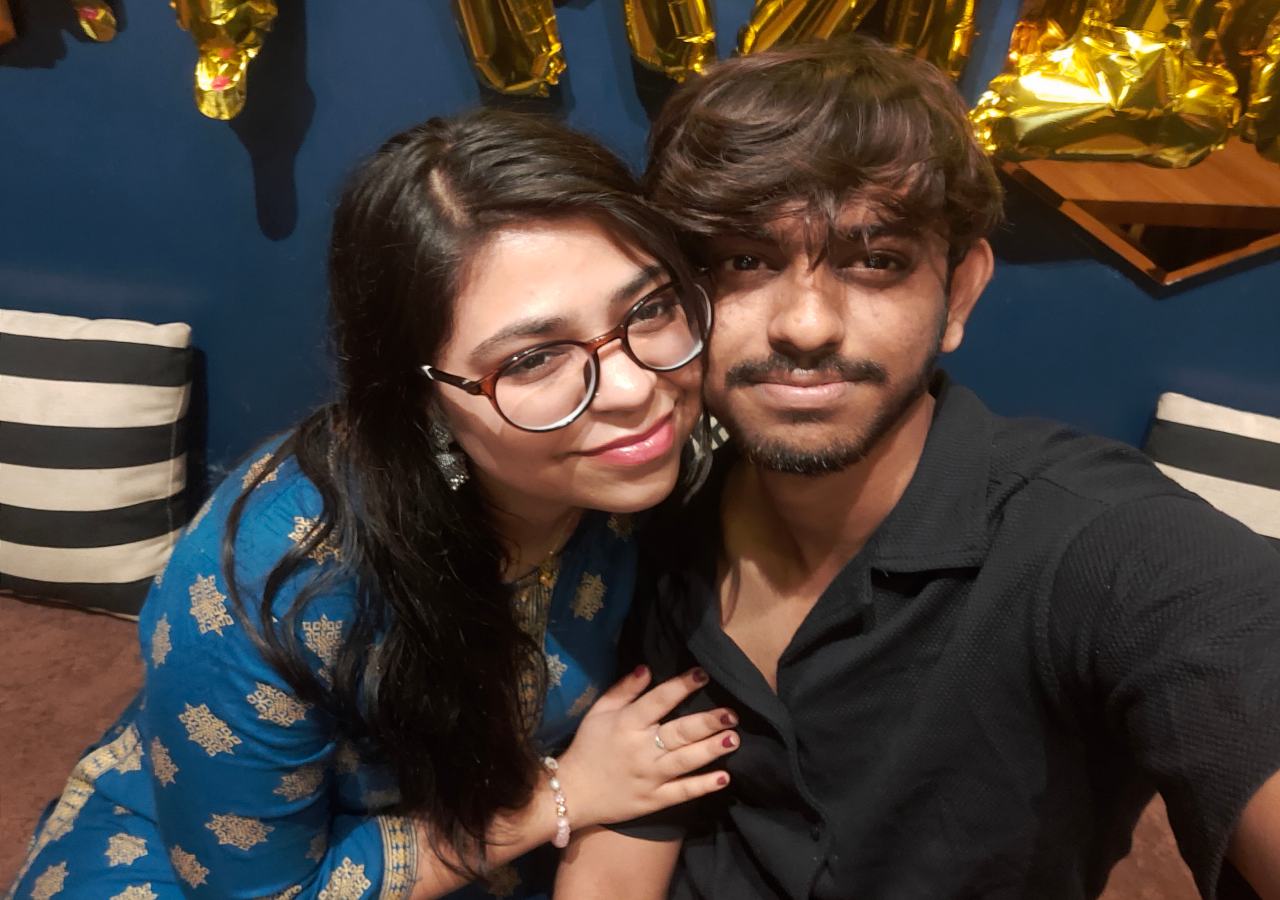
==== commit eb92ff62: "Updates" ====
--- a/index.html
+++ b/index.html
@@ -1 +1 @@
-<!DOCTYPE html><!--FDl1p_NikjeizMoH01dMb--><html lang="en"><head><meta charSet="utf-8"/><meta name="viewport" content="width=device-width, initial-scale=1"/><link rel="preload" href="/valentine-2026/_next/static/media/2a65768255d6b625-s.p.d19752fb.woff2" as="font" crossorigin="" type="font/woff2"/><link rel="preload" as="image" href="/game-photos/3.jpg"/><link rel="preload" as="image" href="/game-photos/9.jpg"/><link rel="preload" as="image" href="/game-photos/8.jpg"/><link rel="preload" as="image" href="/game-photos/4.jpg"/><link rel="preload" as="image" href="/game-photos/2.jpg"/><link rel="preload" as="image" href="/game-photos/11.jpg"/><link rel="preload" as="image" href="/game-photos/16.jpg"/><link rel="preload" as="image" href="/game-photos/5.jpg"/><link rel="preload" as="image" href="/game-photos/15.jpg"/><link rel="preload" as="image" href="/game-photos/17.jpg"/><link rel="stylesheet" href="/valentine-2026/_next/static/chunks/4fa526b3f3051740.css" data-precedence="next"/><link rel="stylesheet" href="/valentine-2026/_next/static/chunks/c1f854aa4e108ac6.css" data-precedence="next"/><link rel="preload" as="script" fetchPriority="low" href="/valentine-2026/_next/static/chunks/21a0a4061f3ab64d.js"/><script src="/valentine-2026/_next/static/chunks/aee6c7720838f8a2.js" async=""></script><script src="/valentine-2026/_next/static/chunks/7b1a4453be64d8a6.js" async=""></script><script src="/valentine-2026/_next/static/chunks/turbopack-309d4d737518f43b.js" async=""></script><script src="/valentine-2026/_next/static/chunks/ff1a16fafef87110.js" async=""></script><script src="/valentine-2026/_next/static/chunks/d2be314c3ece3fbe.js" async=""></script><script src="/valentine-2026/_next/static/chunks/056f870859437b7e.js" async=""></script><link rel="preload" as="image" href="/game-photos/10.jpg"/><link rel="preload" as="image" href="/game-photos/12.jpg"/><link rel="preload" as="image" href="/game-photos/14.jpg"/><link rel="preload" as="image" href="/game-photos/1.jpg"/><link rel="preload" as="image" href="/game-photos/6.jpg"/><link rel="preload" as="image" href="/game-photos/7.jpg"/><link rel="preload" as="image" href="/game-photos/18.jpg"/><link rel="preload" as="image" href="/game-photos/13.jpg"/><meta name="next-size-adjust" content=""/><title>Happy Valentine&#x27;s Day Janemna</title><meta name="description" content="Play a unique Valentine&#x27;s card game. Complete the collection to reveal a romantic proposal!"/><meta name="keywords" content="Valentine&#x27;s card game,romantic proposal game,photo card challenge,Valentine&#x27;s Day surprise,couples game,valentine&#x27;s day game,proposal game"/><link rel="icon" href="/valentine-2026/favicon.ico?favicon.5620ddfa.ico" sizes="48x48" type="image/x-icon"/><script src="/valentine-2026/_next/static/chunks/a6dad97d9634a72d.js" noModule=""></script></head><body><div hidden=""><!--$--><!--/$--></div><main class="flex items-center justify-center min-h-screen bg-black overflow-hidden relative"><div class="flex flex-col items-center" style="opacity:1"><div class="grid grid-cols-9 gap-1 lg:gap-2 max-w-[95vw] mx-auto place-items-center"><div class="hidden"><img alt="Image 1" decoding="async" data-nimg="fill" class="object-cover" style="position:absolute;height:100%;width:100%;left:0;top:0;right:0;bottom:0;color:transparent" src="/game-photos/3.jpg"/><img alt="Image 2" decoding="async" data-nimg="fill" class="object-cover" style="position:absolute;height:100%;width:100%;left:0;top:0;right:0;bottom:0;color:transparent" src="/game-photos/9.jpg"/><img alt="Image 3" decoding="async" data-nimg="fill" class="object-cover" style="position:absolute;height:100%;width:100%;left:0;top:0;right:0;bottom:0;color:transparent" src="/game-photos/8.jpg"/><img alt="Image 4" decoding="async" data-nimg="fill" class="object-cover" style="position:absolute;height:100%;width:100%;left:0;top:0;right:0;bottom:0;color:transparent" src="/game-photos/4.jpg"/><img alt="Image 5" decoding="async" data-nimg="fill" class="object-cover" style="position:absolute;height:100%;width:100%;left:0;top:0;right:0;bottom:0;color:transparent" src="/game-photos/2.jpg"/><img alt="Image 6" decoding="async" data-nimg="fill" class="object-cover" style="position:absolute;height:100%;width:100%;left:0;top:0;right:0;bottom:0;color:transparent" src="/game-photos/11.jpg"/><img alt="Image 7" decoding="async" data-nimg="fill" class="object-cover" style="position:absolute;height:100%;width:100%;left:0;top:0;right:0;bottom:0;color:transparent" src="/game-photos/16.jpg"/><img alt="Image 8" decoding="async" data-nimg="fill" class="object-cover" style="position:absolute;height:100%;width:100%;left:0;top:0;right:0;bottom:0;color:transparent" src="/game-photos/9.jpg"/><img alt="Image 9" decoding="async" data-nimg="fill" class="object-cover" style="position:absolute;height:100%;width:100%;left:0;top:0;right:0;bottom:0;color:transparent" src="/game-photos/5.jpg"/><img alt="Image 10" decoding="async" data-nimg="fill" class="object-cover" style="position:absolute;height:100%;width:100%;left:0;top:0;right:0;bottom:0;color:transparent" src="/game-photos/15.jpg"/><img alt="Image 11" decoding="async" data-nimg="fill" class="object-cover" style="position:absolute;height:100%;width:100%;left:0;top:0;right:0;bottom:0;color:transparent" src="/game-photos/17.jpg"/><img alt="Image 12" decoding="async" data-nimg="fill" class="object-cover" style="position:absolute;height:100%;width:100%;left:0;top:0;right:0;bottom:0;color:transparent" src="/game-photos/10.jpg"/><img alt="Image 13" decoding="async" data-nimg="fill" class="object-cover" style="position:absolute;height:100%;width:100%;left:0;top:0;right:0;bottom:0;color:transparent" src="/game-photos/12.jpg"/><img alt="Image 14" decoding="async" data-nimg="fill" class="object-cover" style="position:absolute;height:100%;width:100%;left:0;top:0;right:0;bottom:0;color:transparent" src="/game-photos/14.jpg"/><img alt="Image 15" decoding="async" data-nimg="fill" class="object-cover" style="position:absolute;height:100%;width:100%;left:0;top:0;right:0;bottom:0;color:transparent" src="/game-photos/1.jpg"/><img alt="Image 16" decoding="async" data-nimg="fill" class="object-cover" style="position:absolute;height:100%;width:100%;left:0;top:0;right:0;bottom:0;color:transparent" src="/game-photos/4.jpg"/><img alt="Image 17" decoding="async" data-nimg="fill" class="object-cover" style="position:absolute;height:100%;width:100%;left:0;top:0;right:0;bottom:0;color:transparent" src="/game-photos/6.jpg"/><img alt="Image 18" decoding="async" data-nimg="fill" class="object-cover" style="position:absolute;height:100%;width:100%;left:0;top:0;right:0;bottom:0;color:transparent" src="/game-photos/12.jpg"/><img alt="Image 19" decoding="async" data-nimg="fill" class="object-cover" style="position:absolute;height:100%;width:100%;left:0;top:0;right:0;bottom:0;color:transparent" src="/game-photos/7.jpg"/><img alt="Image 20" decoding="async" data-nimg="fill" class="object-cover" style="position:absolute;height:100%;width:100%;left:0;top:0;right:0;bottom:0;color:transparent" src="/game-photos/11.jpg"/><img alt="Image 21" decoding="async" data-nimg="fill" class="object-cover" style="position:absolute;height:100%;width:100%;left:0;top:0;right:0;bottom:0;color:transparent" src="/game-photos/18.jpg"/><img alt="Image 22" decoding="async" data-nimg="fill" class="object-cover" style="position:absolute;height:100%;width:100%;left:0;top:0;right:0;bottom:0;color:transparent" src="/game-photos/14.jpg"/><img alt="Image 23" decoding="async" data-nimg="fill" class="object-cover" style="position:absolute;height:100%;width:100%;left:0;top:0;right:0;bottom:0;color:transparent" src="/game-photos/13.jpg"/><img alt="Image 24" decoding="async" data-nimg="fill" class="object-cover" style="position:absolute;height:100%;width:100%;left:0;top:0;right:0;bottom:0;color:transparent" src="/game-photos/8.jpg"/><img alt="Image 25" decoding="async" data-nimg="fill" class="object-cover" style="position:absolute;height:100%;width:100%;left:0;top:0;right:0;bottom:0;color:transparent" src="/game-photos/16.jpg"/><img alt="Image 26" decoding="async" data-nimg="fill" class="object-cover" style="position:absolute;height:100%;width:100%;left:0;top:0;right:0;bottom:0;color:transparent" src="/game-photos/7.jpg"/><img alt="Image 27" decoding="async" data-nimg="fill" class="object-cover" style="position:absolute;height:100%;width:100%;left:0;top:0;right:0;bottom:0;color:transparent" src="/game-photos/1.jpg"/><img alt="Image 28" decoding="async" data-nimg="fill" class="object-cover" style="position:absolute;height:100%;width:100%;left:0;top:0;right:0;bottom:0;color:transparent" src="/game-photos/2.jpg"/><img alt="Image 29" decoding="async" data-nimg="fill" class="object-cover" style="position:absolute;height:100%;width:100%;left:0;top:0;right:0;bottom:0;color:transparent" src="/game-photos/15.jpg"/><img alt="Image 30" decoding="async" data-nimg="fill" class="object-cover" style="position:absolute;height:100%;width:100%;left:0;top:0;right:0;bottom:0;color:transparent" src="/game-photos/10.jpg"/><img alt="Image 31" decoding="async" data-nimg="fill" class="object-cover" style="position:absolute;height:100%;width:100%;left:0;top:0;right:0;bottom:0;color:transparent" src="/game-photos/6.jpg"/><img alt="Image 32" decoding="async" data-nimg="fill" class="object-cover" style="position:absolute;height:100%;width:100%;left:0;top:0;right:0;bottom:0;color:transparent" src="/game-photos/18.jpg"/><img alt="Image 33" decoding="async" data-nimg="fill" class="object-cover" style="position:absolute;height:100%;width:100%;left:0;top:0;right:0;bottom:0;color:transparent" src="/game-photos/5.jpg"/><img alt="Image 34" decoding="async" data-nimg="fill" class="object-cover" style="position:absolute;height:100%;width:100%;left:0;top:0;right:0;bottom:0;color:transparent" src="/game-photos/13.jpg"/><img alt="Image 35" decoding="async" data-nimg="fill" class="object-cover" style="position:absolute;height:100%;width:100%;left:0;top:0;right:0;bottom:0;color:transparent" src="/game-photos/17.jpg"/><img alt="Image 36" decoding="async" data-nimg="fill" class="object-cover" style="position:absolute;height:100%;width:100%;left:0;top:0;right:0;bottom:0;color:transparent" src="/game-photos/3.jpg"/></div><div class="w-[11vh] h-[11vh] lg:w-20 lg:h-20"></div><div class="w-[11vh] h-[11vh] lg:w-20 lg:h-20"></div><div class="w-[11vh] h-[11vh] lg:w-20 lg:h-20 relative cursor-pointer" style="perspective:1000px"><div class="w-full h-full bg-red-300 rounded-sm lg:rounded-md absolute z-10" style="backface-visibility:hidden;transform:none"></div></div><div class="w-[11vh] h-[11vh] lg:w-20 lg:h-20 relative cursor-pointer" style="perspective:1000px"><div class="w-full h-full bg-red-300 rounded-sm lg:rounded-md absolute z-10" style="backface-visibility:hidden;transform:none"></div></div><div class="w-[11vh] h-[11vh] lg:w-20 lg:h-20"></div><div class="w-[11vh] h-[11vh] lg:w-20 lg:h-20 relative cursor-pointer" style="perspective:1000px"><div class="w-full h-full bg-red-300 rounded-sm lg:rounded-md absolute z-10" style="backface-visibility:hidden;transform:none"></div></div><div class="w-[11vh] h-[11vh] lg:w-20 lg:h-20 relative cursor-pointer" style="perspective:1000px"><div class="w-full h-full bg-red-300 rounded-sm lg:rounded-md absolute z-10" style="backface-visibility:hidden;transform:none"></div></div><div class="w-[11vh] h-[11vh] lg:w-20 lg:h-20"></div><div class="w-[11vh] h-[11vh] lg:w-20 lg:h-20"></div><div class="w-[11vh] h-[11vh] lg:w-20 lg:h-20"></div><div class="w-[11vh] h-[11vh] lg:w-20 lg:h-20 relative cursor-pointer" style="perspective:1000px"><div class="w-full h-full bg-red-300 rounded-sm lg:rounded-md absolute z-10" style="backface-visibility:hidden;transform:none"></div></div><div class="w-[11vh] h-[11vh] lg:w-20 lg:h-20 relative cursor-pointer" style="perspective:1000px"><div class="w-full h-full bg-red-300 rounded-sm lg:rounded-md absolute z-10" style="backface-visibility:hidden;transform:none"></div></div><div class="w-[11vh] h-[11vh] lg:w-20 lg:h-20 relative cursor-pointer" style="perspective:1000px"><div class="w-full h-full bg-red-300 rounded-sm lg:rounded-md absolute z-10" style="backface-visibility:hidden;transform:none"></div></div><div class="w-[11vh] h-[11vh] lg:w-20 lg:h-20 relative cursor-pointer" style="perspective:1000px"><div class="w-full h-full bg-red-300 rounded-sm lg:rounded-md absolute z-10" style="backface-visibility:hidden;transform:none"></div></div><div class="w-[11vh] h-[11vh] lg:w-20 lg:h-20 relative cursor-pointer" style="perspective:1000px"><div class="w-full h-full bg-red-300 rounded-sm lg:rounded-md absolute z-10" style="backface-visibility:hidden;transform:none"></div></div><div class="w-[11vh] h-[11vh] lg:w-20 lg:h-20 relative cursor-pointer" style="perspective:1000px"><div class="w-full h-full bg-red-300 rounded-sm lg:rounded-md absolute z-10" style="backface-visibility:hidden;transform:none"></div></div><div class="w-[11vh] h-[11vh] lg:w-20 lg:h-20 relative cursor-pointer" style="perspective:1000px"><div class="w-full h-full bg-red-300 rounded-sm lg:rounded-md absolute z-10" style="backface-visibility:hidden;transform:none"></div></div><div class="w-[11vh] h-[11vh] lg:w-20 lg:h-20"></div><div class="w-[11vh] h-[11vh] lg:w-20 lg:h-20 relative cursor-pointer" style="perspective:1000px"><div class="w-full h-full bg-red-300 rounded-sm lg:rounded-md absolute z-10" style="backface-visibility:hidden;transform:none"></div></div><div class="w-[11vh] h-[11vh] lg:w-20 lg:h-20 relative cursor-pointer" style="perspective:1000px"><div class="w-full h-full bg-red-300 rounded-sm lg:rounded-md absolute z-10" style="backface-visibility:hidden;transform:none"></div></div><div class="w-[11vh] h-[11vh] lg:w-20 lg:h-20 relative cursor-pointer" style="perspective:1000px"><div class="w-full h-full bg-red-300 rounded-sm lg:rounded-md absolute z-10" style="backface-visibility:hidden;transform:none"></div></div><div class="w-[11vh] h-[11vh] lg:w-20 lg:h-20 relative cursor-pointer" style="perspective:1000px"><div class="w-full h-full bg-red-300 rounded-sm lg:rounded-md absolute z-10" style="backface-visibility:hidden;transform:none"></div></div><div class="w-[11vh] h-[11vh] lg:w-20 lg:h-20 relative cursor-pointer" style="perspective:1000px"><div class="w-full h-full bg-red-300 rounded-sm lg:rounded-md absolute z-10" style="backface-visibility:hidden;transform:none"></div></div><div class="w-[11vh] h-[11vh] lg:w-20 lg:h-20 relative cursor-pointer" style="perspective:1000px"><div class="w-full h-full bg-red-300 rounded-sm lg:rounded-md absolute z-10" style="backface-visibility:hidden;transform:none"></div></div><div class="w-[11vh] h-[11vh] lg:w-20 lg:h-20 relative cursor-pointer" style="perspective:1000px"><div class="w-full h-full bg-red-300 rounded-sm lg:rounded-md absolute z-10" style="backface-visibility:hidden;transform:none"></div></div><div class="w-[11vh] h-[11vh] lg:w-20 lg:h-20 relative cursor-pointer" style="perspective:1000px"><div class="w-full h-full bg-red-300 rounded-sm lg:rounded-md absolute z-10" style="backface-visibility:hidden;transform:none"></div></div><div class="w-[11vh] h-[11vh] lg:w-20 lg:h-20 relative cursor-pointer" style="perspective:1000px"><div class="w-full h-full bg-red-300 rounded-sm lg:rounded-md absolute z-10" style="backface-visibility:hidden;transform:none"></div></div><div class="w-[11vh] h-[11vh] lg:w-20 lg:h-20"></div><div class="w-[11vh] h-[11vh] lg:w-20 lg:h-20 relative cursor-pointer" style="perspective:1000px"><div class="w-full h-full bg-red-300 rounded-sm lg:rounded-md absolute z-10" style="backface-visibility:hidden;transform:none"></div></div><div class="w-[11vh] h-[11vh] lg:w-20 lg:h-20 relative cursor-pointer" style="perspective:1000px"><div class="w-full h-full bg-red-300 rounded-sm lg:rounded-md absolute z-10" style="backface-visibility:hidden;transform:none"></div></div><div class="w-[11vh] h-[11vh] lg:w-20 lg:h-20 relative cursor-pointer" style="perspective:1000px"><div class="w-full h-full bg-red-300 rounded-sm lg:rounded-md absolute z-10" style="backface-visibility:hidden;transform:none"></div></div><div class="w-[11vh] h-[11vh] lg:w-20 lg:h-20 relative cursor-pointer" style="perspective:1000px"><div class="w-full h-full bg-red-300 rounded-sm lg:rounded-md absolute z-10" style="backface-visibility:hidden;transform:none"></div></div><div class="w-[11vh] h-[11vh] lg:w-20 lg:h-20 relative cursor-pointer" style="perspective:1000px"><div class="w-full h-full bg-red-300 rounded-sm lg:rounded-md absolute z-10" style="backface-visibility:hidden;transform:none"></div></div><div class="w-[11vh] h-[11vh] lg:w-20 lg:h-20 relative cursor-pointer" style="perspective:1000px"><div class="w-full h-full bg-red-300 rounded-sm lg:rounded-md absolute z-10" style="backface-visibility:hidden;transform:none"></div></div><div class="w-[11vh] h-[11vh] lg:w-20 lg:h-20 relative cursor-pointer" style="perspective:1000px"><div class="w-full h-full bg-red-300 rounded-sm lg:rounded-md absolute z-10" style="backface-visibility:hidden;transform:none"></div></div><div class="w-[11vh] h-[11vh] lg:w-20 lg:h-20"></div><div class="w-[11vh] h-[11vh] lg:w-20 lg:h-20"></div><div class="w-[11vh] h-[11vh] lg:w-20 lg:h-20"></div><div class="w-[11vh] h-[11vh] lg:w-20 lg:h-20 relative cursor-pointer" style="perspective:1000px"><div class="w-full h-full bg-red-300 rounded-sm lg:rounded-md absolute z-10" style="backface-visibility:hidden;transform:none"></div></div><div class="w-[11vh] h-[11vh] lg:w-20 lg:h-20 relative cursor-pointer" style="perspective:1000px"><div class="w-full h-full bg-red-300 rounded-sm lg:rounded-md absolute z-10" style="backface-visibility:hidden;transform:none"></div></div><div class="w-[11vh] h-[11vh] lg:w-20 lg:h-20 relative cursor-pointer" style="perspective:1000px"><div class="w-full h-full bg-red-300 rounded-sm lg:rounded-md absolute z-10" style="backface-visibility:hidden;transform:none"></div></div><div class="w-[11vh] h-[11vh] lg:w-20 lg:h-20 relative cursor-pointer" style="perspective:1000px"><div class="w-full h-full bg-red-300 rounded-sm lg:rounded-md absolute z-10" style="backface-visibility:hidden;transform:none"></div></div><div class="w-[11vh] h-[11vh] lg:w-20 lg:h-20 relative cursor-pointer" style="perspective:1000px"><div class="w-full h-full bg-red-300 rounded-sm lg:rounded-md absolute z-10" style="backface-visibility:hidden;transform:none"></div></div><div class="w-[11vh] h-[11vh] lg:w-20 lg:h-20"></div><div class="w-[11vh] h-[11vh] lg:w-20 lg:h-20"></div><div class="w-[11vh] h-[11vh] lg:w-20 lg:h-20"></div><div class="w-[11vh] h-[11vh] lg:w-20 lg:h-20"></div><div class="w-[11vh] h-[11vh] lg:w-20 lg:h-20"></div><div class="w-[11vh] h-[11vh] lg:w-20 lg:h-20 relative cursor-pointer" style="perspective:1000px"><div class="w-full h-full bg-red-300 rounded-sm lg:rounded-md absolute z-10" style="backface-visibility:hidden;transform:none"></div></div><div class="w-[11vh] h-[11vh] lg:w-20 lg:h-20 relative cursor-pointer" style="perspective:1000px"><div class="w-full h-full bg-red-300 rounded-sm lg:rounded-md absolute z-10" style="backface-visibility:hidden;transform:none"></div></div><div class="w-[11vh] h-[11vh] lg:w-20 lg:h-20 relative cursor-pointer" style="perspective:1000px"><div class="w-full h-full bg-red-300 rounded-sm lg:rounded-md absolute z-10" style="backface-visibility:hidden;transform:none"></div></div><div class="w-[11vh] h-[11vh] lg:w-20 lg:h-20"></div><div class="w-[11vh] h-[11vh] lg:w-20 lg:h-20"></div><div class="w-[11vh] h-[11vh] lg:w-20 lg:h-20"></div><div class="w-[11vh] h-[11vh] lg:w-20 lg:h-20"></div><div class="w-[11vh] h-[11vh] lg:w-20 lg:h-20"></div><div class="w-[11vh] h-[11vh] lg:w-20 lg:h-20"></div><div class="w-[11vh] h-[11vh] lg:w-20 lg:h-20"></div><div class="w-[11vh] h-[11vh] lg:w-20 lg:h-20 relative cursor-pointer" style="perspective:1000px"><div class="w-full h-full bg-red-300 rounded-sm lg:rounded-md absolute z-10" style="backface-visibility:hidden;transform:none"></div></div><div class="w-[11vh] h-[11vh] lg:w-20 lg:h-20"></div><div class="w-[11vh] h-[11vh] lg:w-20 lg:h-20"></div><div class="w-[11vh] h-[11vh] lg:w-20 lg:h-20"></div><div class="w-[11vh] h-[11vh] lg:w-20 lg:h-20"></div></div><div class="mt-4 md:mt-0"><h1 class="absolute left-10 bottom-5 transform -translate-y-1/2 text-white text-4xl lg:text-5xl font-bold leading-tight playfair_display_a5ac3d03-module__s-w8ga__className"><span class="text-red-400">Match</span> <br/> the photo pairs</h1><h1 class="absolute right-10 bottom-5 transform -translate-y-1/2 text-white text-4xl lg:text-5xl font-bold leading-tight text-right playfair_display_a5ac3d03-module__s-w8ga__className">to reveal <br/> <span class="text-red-400">the surprise</span></h1></div></div></main><!--$--><!--/$--><script src="/valentine-2026/_next/static/chunks/21a0a4061f3ab64d.js" id="_R_" async=""></script><script>(self.__next_f=self.__next_f||[]).push([0])</script><script>self.__next_f.push([1,"1:\"$Sreact.fragment\"\n2:I[39756,[\"/valentine-2026/_next/static/chunks/ff1a16fafef87110.js\",\"/valentine-2026/_next/static/chunks/d2be314c3ece3fbe.js\"],\"default\"]\n3:I[37457,[\"/valentine-2026/_next/static/chunks/ff1a16fafef87110.js\",\"/valentine-2026/_next/static/chunks/d2be314c3ece3fbe.js\"],\"default\"]\n4:I[47257,[\"/valentine-2026/_next/static/chunks/ff1a16fafef87110.js\",\"/valentine-2026/_next/static/chunks/d2be314c3ece3fbe.js\"],\"ClientPageRoot\"]\n5:I[52683,[\"/valentine-2026/_next/static/chunks/ff1a16fafef87110.js\",\"/valentine-2026/_next/static/chunks/056f870859437b7e.js\"],\"default\"]\n8:I[97367,[\"/valentine-2026/_next/static/chunks/ff1a16fafef87110.js\",\"/valentine-2026/_next/static/chunks/d2be314c3ece3fbe.js\"],\"OutletBoundary\"]\n9:\"$Sreact.suspense\"\nb:I[97367,[\"/valentine-2026/_next/static/chunks/ff1a16fafef87110.js\",\"/valentine-2026/_next/static/chunks/d2be314c3ece3fbe.js\"],\"ViewportBoundary\"]\nd:I[97367,[\"/valentine-2026/_next/static/chunks/ff1a16fafef87110.js\",\"/valentine-2026/_next/static/chunks/d2be314c3ece3fbe.js\"],\"MetadataBoundary\"]\nf:I[68027,[],\"default\"]\n:HL[\"/valentine-2026/_next/static/chunks/4fa526b3f3051740.css\",\"style\"]\n:HL[\"/valentine-2026/_next/static/media/2a65768255d6b625-s.p.d19752fb.woff2\",\"font\",{\"crossOrigin\":\"\",\"type\":\"font/woff2\"}]\n:HL[\"/valentine-2026/_next/static/chunks/c1f854aa4e108ac6.css\",\"style\"]\n"])</script><script>self.__next_f.push([1,"0:{\"P\":null,\"b\":\"FDl1p_NikjeizMoH01dMb\",\"c\":[\"\",\"\"],\"q\":\"\",\"i\":false,\"f\":[[[\"\",{\"children\":[\"__PAGE__\",{}]},\"$undefined\",\"$undefined\",true],[[\"$\",\"$1\",\"c\",{\"children\":[[[\"$\",\"link\",\"0\",{\"rel\":\"stylesheet\",\"href\":\"/valentine-2026/_next/static/chunks/4fa526b3f3051740.css\",\"precedence\":\"next\",\"crossOrigin\":\"$undefined\",\"nonce\":\"$undefined\"}]],[\"$\",\"html\",null,{\"lang\":\"en\",\"children\":[\"$\",\"body\",null,{\"children\":[\"$\",\"$L2\",null,{\"parallelRouterKey\":\"children\",\"error\":\"$undefined\",\"errorStyles\":\"$undefined\",\"errorScripts\":\"$undefined\",\"template\":[\"$\",\"$L3\",null,{}],\"templateStyles\":\"$undefined\",\"templateScripts\":\"$undefined\",\"notFound\":[[[\"$\",\"title\",null,{\"children\":\"404: This page could not be found.\"}],[\"$\",\"div\",null,{\"style\":{\"fontFamily\":\"system-ui,\\\"Segoe UI\\\",Roboto,Helvetica,Arial,sans-serif,\\\"Apple Color Emoji\\\",\\\"Segoe UI Emoji\\\"\",\"height\":\"100vh\",\"textAlign\":\"center\",\"display\":\"flex\",\"flexDirection\":\"column\",\"alignItems\":\"center\",\"justifyContent\":\"center\"},\"children\":[\"$\",\"div\",null,{\"children\":[[\"$\",\"style\",null,{\"dangerouslySetInnerHTML\":{\"__html\":\"body{color:#000;background:#fff;margin:0}.next-error-h1{border-right:1px solid rgba(0,0,0,.3)}@media (prefers-color-scheme:dark){body{color:#fff;background:#000}.next-error-h1{border-right:1px solid rgba(255,255,255,.3)}}\"}}],[\"$\",\"h1\",null,{\"className\":\"next-error-h1\",\"style\":{\"display\":\"inline-block\",\"margin\":\"0 20px 0 0\",\"padding\":\"0 23px 0 0\",\"fontSize\":24,\"fontWeight\":500,\"verticalAlign\":\"top\",\"lineHeight\":\"49px\"},\"children\":404}],[\"$\",\"div\",null,{\"style\":{\"display\":\"inline-block\"},\"children\":[\"$\",\"h2\",null,{\"style\":{\"fontSize\":14,\"fontWeight\":400,\"lineHeight\":\"49px\",\"margin\":0},\"children\":\"This page could not be found.\"}]}]]}]}]],[]],\"forbidden\":\"$undefined\",\"unauthorized\":\"$undefined\"}]}]}]]}],{\"children\":[[\"$\",\"$1\",\"c\",{\"children\":[[\"$\",\"$L4\",null,{\"Component\":\"$5\",\"serverProvidedParams\":{\"searchParams\":{},\"params\":{},\"promises\":[\"$@6\",\"$@7\"]}}],[[\"$\",\"link\",\"0\",{\"rel\":\"stylesheet\",\"href\":\"/valentine-2026/_next/static/chunks/c1f854aa4e108ac6.css\",\"precedence\":\"next\",\"crossOrigin\":\"$undefined\",\"nonce\":\"$undefined\"}],[\"$\",\"script\",\"script-0\",{\"src\":\"/valentine-2026/_next/static/chunks/ff1a16fafef87110.js\",\"async\":true,\"nonce\":\"$undefined\"}],[\"$\",\"script\",\"script-1\",{\"src\":\"/valentine-2026/_next/static/chunks/056f870859437b7e.js\",\"async\":true,\"nonce\":\"$undefined\"}]],[\"$\",\"$L8\",null,{\"children\":[\"$\",\"$9\",null,{\"name\":\"Next.MetadataOutlet\",\"children\":\"$@a\"}]}]]}],{},null,false,false]},null,false,false],[\"$\",\"$1\",\"h\",{\"children\":[null,[\"$\",\"$Lb\",null,{\"children\":\"$Lc\"}],[\"$\",\"div\",null,{\"hidden\":true,\"children\":[\"$\",\"$Ld\",null,{\"children\":[\"$\",\"$9\",null,{\"name\":\"Next.Metadata\",\"children\":\"$Le\"}]}]}],[\"$\",\"meta\",null,{\"name\":\"next-size-adjust\",\"content\":\"\"}]]}],false]],\"m\":\"$undefined\",\"G\":[\"$f\",[]],\"S\":true}\n"])</script><script>self.__next_f.push([1,"6:{}\n7:\"$0:f:0:1:1:children:0:props:children:0:props:serverProvidedParams:params\"\n"])</script><script>self.__next_f.push([1,"c:[[\"$\",\"meta\",\"0\",{\"charSet\":\"utf-8\"}],[\"$\",\"meta\",\"1\",{\"name\":\"viewport\",\"content\":\"width=device-width, initial-scale=1\"}]]\n"])</script><script>self.__next_f.push([1,"10:I[27201,[\"/valentine-2026/_next/static/chunks/ff1a16fafef87110.js\",\"/valentine-2026/_next/static/chunks/d2be314c3ece3fbe.js\"],\"IconMark\"]\na:null\ne:[[\"$\",\"title\",\"0\",{\"children\":\"Happy Valentine's Day Janemna\"}],[\"$\",\"meta\",\"1\",{\"name\":\"description\",\"content\":\"Play a unique Valentine's card game. Complete the collection to reveal a romantic proposal!\"}],[\"$\",\"meta\",\"2\",{\"name\":\"keywords\",\"content\":\"Valentine's card game,romantic proposal game,photo card challenge,Valentine's Day surprise,couples game,valentine's day game,proposal game\"}],[\"$\",\"link\",\"3\",{\"rel\":\"icon\",\"href\":\"/valentine-2026/favicon.ico?favicon.5620ddfa.ico\",\"sizes\":\"48x48\",\"type\":\"image/x-icon\"}],[\"$\",\"$L10\",\"4\",{}]]\n"])</script></body></html>+<!DOCTYPE html><!--KDvLIaa6p3qJZLuafeZ3f--><html lang="en"><head><meta charSet="utf-8"/><meta name="viewport" content="width=device-width, initial-scale=1"/><link rel="preload" href="/valentine-2026/_next/static/media/2a65768255d6b625-s.p.d19752fb.woff2" as="font" crossorigin="" type="font/woff2"/><link rel="preload" as="image" href="/game-photos/12.jpg"/><link rel="preload" as="image" href="/game-photos/10.jpg"/><link rel="preload" as="image" href="/game-photos/17.jpg"/><link rel="preload" as="image" href="/game-photos/16.jpg"/><link rel="preload" as="image" href="/game-photos/18.jpg"/><link rel="preload" as="image" href="/game-photos/4.jpg"/><link rel="preload" as="image" href="/game-photos/11.jpg"/><link rel="preload" as="image" href="/game-photos/2.jpg"/><link rel="preload" as="image" href="/game-photos/13.jpg"/><link rel="preload" as="image" href="/game-photos/6.jpg"/><link rel="stylesheet" href="/valentine-2026/_next/static/chunks/4fa526b3f3051740.css" data-precedence="next"/><link rel="stylesheet" href="/valentine-2026/_next/static/chunks/c1f854aa4e108ac6.css" data-precedence="next"/><link rel="preload" as="script" fetchPriority="low" href="/valentine-2026/_next/static/chunks/21a0a4061f3ab64d.js"/><script src="/valentine-2026/_next/static/chunks/aee6c7720838f8a2.js" async=""></script><script src="/valentine-2026/_next/static/chunks/0f456fca34f50f2d.js" async=""></script><script src="/valentine-2026/_next/static/chunks/turbopack-36e8312dd9f8a3e6.js" async=""></script><script src="/valentine-2026/_next/static/chunks/ff1a16fafef87110.js" async=""></script><script src="/valentine-2026/_next/static/chunks/d2be314c3ece3fbe.js" async=""></script><script src="/valentine-2026/_next/static/chunks/90fef4e85d571a93.js" async=""></script><link rel="preload" as="image" href="/game-photos/8.jpg"/><link rel="preload" as="image" href="/game-photos/5.jpg"/><link rel="preload" as="image" href="/game-photos/9.jpg"/><link rel="preload" as="image" href="/game-photos/14.jpg"/><link rel="preload" as="image" href="/game-photos/1.jpg"/><link rel="preload" as="image" href="/game-photos/15.jpg"/><link rel="preload" as="image" href="/game-photos/3.jpg"/><link rel="preload" as="image" href="/game-photos/7.jpg"/><meta name="next-size-adjust" content=""/><title>Happy Valentine&#x27;s Day Janemna</title><meta name="description" content="Play a unique Valentine&#x27;s card game. Complete the collection to reveal a romantic proposal!"/><meta name="keywords" content="Valentine&#x27;s card game,romantic proposal game,photo card challenge,Valentine&#x27;s Day surprise,couples game,valentine&#x27;s day game,proposal game"/><link rel="icon" href="/valentine-2026/favicon.ico?favicon.5620ddfa.ico" sizes="48x48" type="image/x-icon"/><script src="/valentine-2026/_next/static/chunks/a6dad97d9634a72d.js" noModule=""></script></head><body><div hidden=""><!--$--><!--/$--></div><main class="flex items-center justify-center min-h-screen bg-black overflow-hidden relative"><div class="flex flex-col items-center" style="opacity:1"><div class="grid grid-cols-9 gap-1 lg:gap-2 max-w-[95vw] mx-auto place-items-center"><div class="hidden"><img alt="Image 1" decoding="async" data-nimg="fill" class="object-cover" style="position:absolute;height:100%;width:100%;left:0;top:0;right:0;bottom:0;color:transparent" src="/game-photos/12.jpg"/><img alt="Image 2" decoding="async" data-nimg="fill" class="object-cover" style="position:absolute;height:100%;width:100%;left:0;top:0;right:0;bottom:0;color:transparent" src="/game-photos/10.jpg"/><img alt="Image 3" decoding="async" data-nimg="fill" class="object-cover" style="position:absolute;height:100%;width:100%;left:0;top:0;right:0;bottom:0;color:transparent" src="/game-photos/17.jpg"/><img alt="Image 4" decoding="async" data-nimg="fill" class="object-cover" style="position:absolute;height:100%;width:100%;left:0;top:0;right:0;bottom:0;color:transparent" src="/game-photos/16.jpg"/><img alt="Image 5" decoding="async" data-nimg="fill" class="object-cover" style="position:absolute;height:100%;width:100%;left:0;top:0;right:0;bottom:0;color:transparent" src="/game-photos/18.jpg"/><img alt="Image 6" decoding="async" data-nimg="fill" class="object-cover" style="position:absolute;height:100%;width:100%;left:0;top:0;right:0;bottom:0;color:transparent" src="/game-photos/4.jpg"/><img alt="Image 7" decoding="async" data-nimg="fill" class="object-cover" style="position:absolute;height:100%;width:100%;left:0;top:0;right:0;bottom:0;color:transparent" src="/game-photos/10.jpg"/><img alt="Image 8" decoding="async" data-nimg="fill" class="object-cover" style="position:absolute;height:100%;width:100%;left:0;top:0;right:0;bottom:0;color:transparent" src="/game-photos/11.jpg"/><img alt="Image 9" decoding="async" data-nimg="fill" class="object-cover" style="position:absolute;height:100%;width:100%;left:0;top:0;right:0;bottom:0;color:transparent" src="/game-photos/2.jpg"/><img alt="Image 10" decoding="async" data-nimg="fill" class="object-cover" style="position:absolute;height:100%;width:100%;left:0;top:0;right:0;bottom:0;color:transparent" src="/game-photos/13.jpg"/><img alt="Image 11" decoding="async" data-nimg="fill" class="object-cover" style="position:absolute;height:100%;width:100%;left:0;top:0;right:0;bottom:0;color:transparent" src="/game-photos/6.jpg"/><img alt="Image 12" decoding="async" data-nimg="fill" class="object-cover" style="position:absolute;height:100%;width:100%;left:0;top:0;right:0;bottom:0;color:transparent" src="/game-photos/8.jpg"/><img alt="Image 13" decoding="async" data-nimg="fill" class="object-cover" style="position:absolute;height:100%;width:100%;left:0;top:0;right:0;bottom:0;color:transparent" src="/game-photos/4.jpg"/><img alt="Image 14" decoding="async" data-nimg="fill" class="object-cover" style="position:absolute;height:100%;width:100%;left:0;top:0;right:0;bottom:0;color:transparent" src="/game-photos/13.jpg"/><img alt="Image 15" decoding="async" data-nimg="fill" class="object-cover" style="position:absolute;height:100%;width:100%;left:0;top:0;right:0;bottom:0;color:transparent" src="/game-photos/16.jpg"/><img alt="Image 16" decoding="async" data-nimg="fill" class="object-cover" style="position:absolute;height:100%;width:100%;left:0;top:0;right:0;bottom:0;color:transparent" src="/game-photos/5.jpg"/><img alt="Image 17" decoding="async" data-nimg="fill" class="object-cover" style="position:absolute;height:100%;width:100%;left:0;top:0;right:0;bottom:0;color:transparent" src="/game-photos/5.jpg"/><img alt="Image 18" decoding="async" data-nimg="fill" class="object-cover" style="position:absolute;height:100%;width:100%;left:0;top:0;right:0;bottom:0;color:transparent" src="/game-photos/2.jpg"/><img alt="Image 19" decoding="async" data-nimg="fill" class="object-cover" style="position:absolute;height:100%;width:100%;left:0;top:0;right:0;bottom:0;color:transparent" src="/game-photos/9.jpg"/><img alt="Image 20" decoding="async" data-nimg="fill" class="object-cover" style="position:absolute;height:100%;width:100%;left:0;top:0;right:0;bottom:0;color:transparent" src="/game-photos/11.jpg"/><img alt="Image 21" decoding="async" data-nimg="fill" class="object-cover" style="position:absolute;height:100%;width:100%;left:0;top:0;right:0;bottom:0;color:transparent" src="/game-photos/17.jpg"/><img alt="Image 22" decoding="async" data-nimg="fill" class="object-cover" style="position:absolute;height:100%;width:100%;left:0;top:0;right:0;bottom:0;color:transparent" src="/game-photos/14.jpg"/><img alt="Image 23" decoding="async" data-nimg="fill" class="object-cover" style="position:absolute;height:100%;width:100%;left:0;top:0;right:0;bottom:0;color:transparent" src="/game-photos/1.jpg"/><img alt="Image 24" decoding="async" data-nimg="fill" class="object-cover" style="position:absolute;height:100%;width:100%;left:0;top:0;right:0;bottom:0;color:transparent" src="/game-photos/15.jpg"/><img alt="Image 25" decoding="async" data-nimg="fill" class="object-cover" style="position:absolute;height:100%;width:100%;left:0;top:0;right:0;bottom:0;color:transparent" src="/game-photos/8.jpg"/><img alt="Image 26" decoding="async" data-nimg="fill" class="object-cover" style="position:absolute;height:100%;width:100%;left:0;top:0;right:0;bottom:0;color:transparent" src="/game-photos/12.jpg"/><img alt="Image 27" decoding="async" data-nimg="fill" class="object-cover" style="position:absolute;height:100%;width:100%;left:0;top:0;right:0;bottom:0;color:transparent" src="/game-photos/3.jpg"/><img alt="Image 28" decoding="async" data-nimg="fill" class="object-cover" style="position:absolute;height:100%;width:100%;left:0;top:0;right:0;bottom:0;color:transparent" src="/game-photos/14.jpg"/><img alt="Image 29" decoding="async" data-nimg="fill" class="object-cover" style="position:absolute;height:100%;width:100%;left:0;top:0;right:0;bottom:0;color:transparent" src="/game-photos/1.jpg"/><img alt="Image 30" decoding="async" data-nimg="fill" class="object-cover" style="position:absolute;height:100%;width:100%;left:0;top:0;right:0;bottom:0;color:transparent" src="/game-photos/18.jpg"/><img alt="Image 31" decoding="async" data-nimg="fill" class="object-cover" style="position:absolute;height:100%;width:100%;left:0;top:0;right:0;bottom:0;color:transparent" src="/game-photos/7.jpg"/><img alt="Image 32" decoding="async" data-nimg="fill" class="object-cover" style="position:absolute;height:100%;width:100%;left:0;top:0;right:0;bottom:0;color:transparent" src="/game-photos/7.jpg"/><img alt="Image 33" decoding="async" data-nimg="fill" class="object-cover" style="position:absolute;height:100%;width:100%;left:0;top:0;right:0;bottom:0;color:transparent" src="/game-photos/15.jpg"/><img alt="Image 34" decoding="async" data-nimg="fill" class="object-cover" style="position:absolute;height:100%;width:100%;left:0;top:0;right:0;bottom:0;color:transparent" src="/game-photos/3.jpg"/><img alt="Image 35" decoding="async" data-nimg="fill" class="object-cover" style="position:absolute;height:100%;width:100%;left:0;top:0;right:0;bottom:0;color:transparent" src="/game-photos/9.jpg"/><img alt="Image 36" decoding="async" data-nimg="fill" class="object-cover" style="position:absolute;height:100%;width:100%;left:0;top:0;right:0;bottom:0;color:transparent" src="/game-photos/6.jpg"/></div><div class="w-[11vh] h-[11vh] lg:w-20 lg:h-20"></div><div class="w-[11vh] h-[11vh] lg:w-20 lg:h-20"></div><div class="w-[11vh] h-[11vh] lg:w-20 lg:h-20 relative cursor-pointer" style="perspective:1000px"><div class="w-full h-full bg-red-300 rounded-sm lg:rounded-md absolute z-10" style="backface-visibility:hidden;transform:none"></div></div><div class="w-[11vh] h-[11vh] lg:w-20 lg:h-20 relative cursor-pointer" style="perspective:1000px"><div class="w-full h-full bg-red-300 rounded-sm lg:rounded-md absolute z-10" style="backface-visibility:hidden;transform:none"></div></div><div class="w-[11vh] h-[11vh] lg:w-20 lg:h-20"></div><div class="w-[11vh] h-[11vh] lg:w-20 lg:h-20 relative cursor-pointer" style="perspective:1000px"><div class="w-full h-full bg-red-300 rounded-sm lg:rounded-md absolute z-10" style="backface-visibility:hidden;transform:none"></div></div><div class="w-[11vh] h-[11vh] lg:w-20 lg:h-20 relative cursor-pointer" style="perspective:1000px"><div class="w-full h-full bg-red-300 rounded-sm lg:rounded-md absolute z-10" style="backface-visibility:hidden;transform:none"></div></div><div class="w-[11vh] h-[11vh] lg:w-20 lg:h-20"></div><div class="w-[11vh] h-[11vh] lg:w-20 lg:h-20"></div><div class="w-[11vh] h-[11vh] lg:w-20 lg:h-20"></div><div class="w-[11vh] h-[11vh] lg:w-20 lg:h-20 relative cursor-pointer" style="perspective:1000px"><div class="w-full h-full bg-red-300 rounded-sm lg:rounded-md absolute z-10" style="backface-visibility:hidden;transform:none"></div></div><div class="w-[11vh] h-[11vh] lg:w-20 lg:h-20 relative cursor-pointer" style="perspective:1000px"><div class="w-full h-full bg-red-300 rounded-sm lg:rounded-md absolute z-10" style="backface-visibility:hidden;transform:none"></div></div><div class="w-[11vh] h-[11vh] lg:w-20 lg:h-20 relative cursor-pointer" style="perspective:1000px"><div class="w-full h-full bg-red-300 rounded-sm lg:rounded-md absolute z-10" style="backface-visibility:hidden;transform:none"></div></div><div class="w-[11vh] h-[11vh] lg:w-20 lg:h-20 relative cursor-pointer" style="perspective:1000px"><div class="w-full h-full bg-red-300 rounded-sm lg:rounded-md absolute z-10" style="backface-visibility:hidden;transform:none"></div></div><div class="w-[11vh] h-[11vh] lg:w-20 lg:h-20 relative cursor-pointer" style="perspective:1000px"><div class="w-full h-full bg-red-300 rounded-sm lg:rounded-md absolute z-10" style="backface-visibility:hidden;transform:none"></div></div><div class="w-[11vh] h-[11vh] lg:w-20 lg:h-20 relative cursor-pointer" style="perspective:1000px"><div class="w-full h-full bg-red-300 rounded-sm lg:rounded-md absolute z-10" style="backface-visibility:hidden;transform:none"></div></div><div class="w-[11vh] h-[11vh] lg:w-20 lg:h-20 relative cursor-pointer" style="perspective:1000px"><div class="w-full h-full bg-red-300 rounded-sm lg:rounded-md absolute z-10" style="backface-visibility:hidden;transform:none"></div></div><div class="w-[11vh] h-[11vh] lg:w-20 lg:h-20"></div><div class="w-[11vh] h-[11vh] lg:w-20 lg:h-20 relative cursor-pointer" style="perspective:1000px"><div class="w-full h-full bg-red-300 rounded-sm lg:rounded-md absolute z-10" style="backface-visibility:hidden;transform:none"></div></div><div class="w-[11vh] h-[11vh] lg:w-20 lg:h-20 relative cursor-pointer" style="perspective:1000px"><div class="w-full h-full bg-red-300 rounded-sm lg:rounded-md absolute z-10" style="backface-visibility:hidden;transform:none"></div></div><div class="w-[11vh] h-[11vh] lg:w-20 lg:h-20 relative cursor-pointer" style="perspective:1000px"><div class="w-full h-full bg-red-300 rounded-sm lg:rounded-md absolute z-10" style="backface-visibility:hidden;transform:none"></div></div><div class="w-[11vh] h-[11vh] lg:w-20 lg:h-20 relative cursor-pointer" style="perspective:1000px"><div class="w-full h-full bg-red-300 rounded-sm lg:rounded-md absolute z-10" style="backface-visibility:hidden;transform:none"></div></div><div class="w-[11vh] h-[11vh] lg:w-20 lg:h-20 relative cursor-pointer" style="perspective:1000px"><div class="w-full h-full bg-red-300 rounded-sm lg:rounded-md absolute z-10" style="backface-visibility:hidden;transform:none"></div></div><div class="w-[11vh] h-[11vh] lg:w-20 lg:h-20 relative cursor-pointer" style="perspective:1000px"><div class="w-full h-full bg-red-300 rounded-sm lg:rounded-md absolute z-10" style="backface-visibility:hidden;transform:none"></div></div><div class="w-[11vh] h-[11vh] lg:w-20 lg:h-20 relative cursor-pointer" style="perspective:1000px"><div class="w-full h-full bg-red-300 rounded-sm lg:rounded-md absolute z-10" style="backface-visibility:hidden;transform:none"></div></div><div class="w-[11vh] h-[11vh] lg:w-20 lg:h-20 relative cursor-pointer" style="perspective:1000px"><div class="w-full h-full bg-red-300 rounded-sm lg:rounded-md absolute z-10" style="backface-visibility:hidden;transform:none"></div></div><div class="w-[11vh] h-[11vh] lg:w-20 lg:h-20 relative cursor-pointer" style="perspective:1000px"><div class="w-full h-full bg-red-300 rounded-sm lg:rounded-md absolute z-10" style="backface-visibility:hidden;transform:none"></div></div><div class="w-[11vh] h-[11vh] lg:w-20 lg:h-20"></div><div class="w-[11vh] h-[11vh] lg:w-20 lg:h-20 relative cursor-pointer" style="perspective:1000px"><div class="w-full h-full bg-red-300 rounded-sm lg:rounded-md absolute z-10" style="backface-visibility:hidden;transform:none"></div></div><div class="w-[11vh] h-[11vh] lg:w-20 lg:h-20 relative cursor-pointer" style="perspective:1000px"><div class="w-full h-full bg-red-300 rounded-sm lg:rounded-md absolute z-10" style="backface-visibility:hidden;transform:none"></div></div><div class="w-[11vh] h-[11vh] lg:w-20 lg:h-20 relative cursor-pointer" style="perspective:1000px"><div class="w-full h-full bg-red-300 rounded-sm lg:rounded-md absolute z-10" style="backface-visibility:hidden;transform:none"></div></div><div class="w-[11vh] h-[11vh] lg:w-20 lg:h-20 relative cursor-pointer" style="perspective:1000px"><div class="w-full h-full bg-red-300 rounded-sm lg:rounded-md absolute z-10" style="backface-visibility:hidden;transform:none"></div></div><div class="w-[11vh] h-[11vh] lg:w-20 lg:h-20 relative cursor-pointer" style="perspective:1000px"><div class="w-full h-full bg-red-300 rounded-sm lg:rounded-md absolute z-10" style="backface-visibility:hidden;transform:none"></div></div><div class="w-[11vh] h-[11vh] lg:w-20 lg:h-20 relative cursor-pointer" style="perspective:1000px"><div class="w-full h-full bg-red-300 rounded-sm lg:rounded-md absolute z-10" style="backface-visibility:hidden;transform:none"></div></div><div class="w-[11vh] h-[11vh] lg:w-20 lg:h-20 relative cursor-pointer" style="perspective:1000px"><div class="w-full h-full bg-red-300 rounded-sm lg:rounded-md absolute z-10" style="backface-visibility:hidden;transform:none"></div></div><div class="w-[11vh] h-[11vh] lg:w-20 lg:h-20"></div><div class="w-[11vh] h-[11vh] lg:w-20 lg:h-20"></div><div class="w-[11vh] h-[11vh] lg:w-20 lg:h-20"></div><div class="w-[11vh] h-[11vh] lg:w-20 lg:h-20 relative cursor-pointer" style="perspective:1000px"><div class="w-full h-full bg-red-300 rounded-sm lg:rounded-md absolute z-10" style="backface-visibility:hidden;transform:none"></div></div><div class="w-[11vh] h-[11vh] lg:w-20 lg:h-20 relative cursor-pointer" style="perspective:1000px"><div class="w-full h-full bg-red-300 rounded-sm lg:rounded-md absolute z-10" style="backface-visibility:hidden;transform:none"></div></div><div class="w-[11vh] h-[11vh] lg:w-20 lg:h-20 relative cursor-pointer" style="perspective:1000px"><div class="w-full h-full bg-red-300 rounded-sm lg:rounded-md absolute z-10" style="backface-visibility:hidden;transform:none"></div></div><div class="w-[11vh] h-[11vh] lg:w-20 lg:h-20 relative cursor-pointer" style="perspective:1000px"><div class="w-full h-full bg-red-300 rounded-sm lg:rounded-md absolute z-10" style="backface-visibility:hidden;transform:none"></div></div><div class="w-[11vh] h-[11vh] lg:w-20 lg:h-20 relative cursor-pointer" style="perspective:1000px"><div class="w-full h-full bg-red-300 rounded-sm lg:rounded-md absolute z-10" style="backface-visibility:hidden;transform:none"></div></div><div class="w-[11vh] h-[11vh] lg:w-20 lg:h-20"></div><div class="w-[11vh] h-[11vh] lg:w-20 lg:h-20"></div><div class="w-[11vh] h-[11vh] lg:w-20 lg:h-20"></div><div class="w-[11vh] h-[11vh] lg:w-20 lg:h-20"></div><div class="w-[11vh] h-[11vh] lg:w-20 lg:h-20"></div><div class="w-[11vh] h-[11vh] lg:w-20 lg:h-20 relative cursor-pointer" style="perspective:1000px"><div class="w-full h-full bg-red-300 rounded-sm lg:rounded-md absolute z-10" style="backface-visibility:hidden;transform:none"></div></div><div class="w-[11vh] h-[11vh] lg:w-20 lg:h-20 relative cursor-pointer" style="perspective:1000px"><div class="w-full h-full bg-red-300 rounded-sm lg:rounded-md absolute z-10" style="backface-visibility:hidden;transform:none"></div></div><div class="w-[11vh] h-[11vh] lg:w-20 lg:h-20 relative cursor-pointer" style="perspective:1000px"><div class="w-full h-full bg-red-300 rounded-sm lg:rounded-md absolute z-10" style="backface-visibility:hidden;transform:none"></div></div><div class="w-[11vh] h-[11vh] lg:w-20 lg:h-20"></div><div class="w-[11vh] h-[11vh] lg:w-20 lg:h-20"></div><div class="w-[11vh] h-[11vh] lg:w-20 lg:h-20"></div><div class="w-[11vh] h-[11vh] lg:w-20 lg:h-20"></div><div class="w-[11vh] h-[11vh] lg:w-20 lg:h-20"></div><div class="w-[11vh] h-[11vh] lg:w-20 lg:h-20"></div><div class="w-[11vh] h-[11vh] lg:w-20 lg:h-20"></div><div class="w-[11vh] h-[11vh] lg:w-20 lg:h-20 relative cursor-pointer" style="perspective:1000px"><div class="w-full h-full bg-red-300 rounded-sm lg:rounded-md absolute z-10" style="backface-visibility:hidden;transform:none"></div></div><div class="w-[11vh] h-[11vh] lg:w-20 lg:h-20"></div><div class="w-[11vh] h-[11vh] lg:w-20 lg:h-20"></div><div class="w-[11vh] h-[11vh] lg:w-20 lg:h-20"></div><div class="w-[11vh] h-[11vh] lg:w-20 lg:h-20"></div></div><div class="mt-4 md:mt-0"><h1 class="absolute left-10 bottom-5 transform -translate-y-1/2 text-white text-4xl lg:text-5xl font-bold leading-tight playfair_display_a5ac3d03-module__s-w8ga__className"><span class="text-red-400">Match</span> <br/> the photo pairs</h1><h1 class="absolute right-10 bottom-5 transform -translate-y-1/2 text-white text-4xl lg:text-5xl font-bold leading-tight text-right playfair_display_a5ac3d03-module__s-w8ga__className">to reveal <br/> <span class="text-red-400">the surprise</span></h1></div></div></main><!--$--><!--/$--><script src="/valentine-2026/_next/static/chunks/21a0a4061f3ab64d.js" id="_R_" async=""></script><script>(self.__next_f=self.__next_f||[]).push([0])</script><script>self.__next_f.push([1,"1:\"$Sreact.fragment\"\n2:I[39756,[\"/valentine-2026/_next/static/chunks/ff1a16fafef87110.js\",\"/valentine-2026/_next/static/chunks/d2be314c3ece3fbe.js\"],\"default\"]\n3:I[37457,[\"/valentine-2026/_next/static/chunks/ff1a16fafef87110.js\",\"/valentine-2026/_next/static/chunks/d2be314c3ece3fbe.js\"],\"default\"]\n4:I[47257,[\"/valentine-2026/_next/static/chunks/ff1a16fafef87110.js\",\"/valentine-2026/_next/static/chunks/d2be314c3ece3fbe.js\"],\"ClientPageRoot\"]\n5:I[52683,[\"/valentine-2026/_next/static/chunks/ff1a16fafef87110.js\",\"/valentine-2026/_next/static/chunks/90fef4e85d571a93.js\"],\"default\"]\n8:I[97367,[\"/valentine-2026/_next/static/chunks/ff1a16fafef87110.js\",\"/valentine-2026/_next/static/chunks/d2be314c3ece3fbe.js\"],\"OutletBoundary\"]\n9:\"$Sreact.suspense\"\nb:I[97367,[\"/valentine-2026/_next/static/chunks/ff1a16fafef87110.js\",\"/valentine-2026/_next/static/chunks/d2be314c3ece3fbe.js\"],\"ViewportBoundary\"]\nd:I[97367,[\"/valentine-2026/_next/static/chunks/ff1a16fafef87110.js\",\"/valentine-2026/_next/static/chunks/d2be314c3ece3fbe.js\"],\"MetadataBoundary\"]\nf:I[68027,[],\"default\"]\n:HL[\"/valentine-2026/_next/static/chunks/4fa526b3f3051740.css\",\"style\"]\n:HL[\"/valentine-2026/_next/static/media/2a65768255d6b625-s.p.d19752fb.woff2\",\"font\",{\"crossOrigin\":\"\",\"type\":\"font/woff2\"}]\n:HL[\"/valentine-2026/_next/static/chunks/c1f854aa4e108ac6.css\",\"style\"]\n"])</script><script>self.__next_f.push([1,"0:{\"P\":null,\"b\":\"KDvLIaa6p3qJZLuafeZ3f\",\"c\":[\"\",\"\"],\"q\":\"\",\"i\":false,\"f\":[[[\"\",{\"children\":[\"__PAGE__\",{}]},\"$undefined\",\"$undefined\",true],[[\"$\",\"$1\",\"c\",{\"children\":[[[\"$\",\"link\",\"0\",{\"rel\":\"stylesheet\",\"href\":\"/valentine-2026/_next/static/chunks/4fa526b3f3051740.css\",\"precedence\":\"next\",\"crossOrigin\":\"$undefined\",\"nonce\":\"$undefined\"}]],[\"$\",\"html\",null,{\"lang\":\"en\",\"children\":[\"$\",\"body\",null,{\"children\":[\"$\",\"$L2\",null,{\"parallelRouterKey\":\"children\",\"error\":\"$undefined\",\"errorStyles\":\"$undefined\",\"errorScripts\":\"$undefined\",\"template\":[\"$\",\"$L3\",null,{}],\"templateStyles\":\"$undefined\",\"templateScripts\":\"$undefined\",\"notFound\":[[[\"$\",\"title\",null,{\"children\":\"404: This page could not be found.\"}],[\"$\",\"div\",null,{\"style\":{\"fontFamily\":\"system-ui,\\\"Segoe UI\\\",Roboto,Helvetica,Arial,sans-serif,\\\"Apple Color Emoji\\\",\\\"Segoe UI Emoji\\\"\",\"height\":\"100vh\",\"textAlign\":\"center\",\"display\":\"flex\",\"flexDirection\":\"column\",\"alignItems\":\"center\",\"justifyContent\":\"center\"},\"children\":[\"$\",\"div\",null,{\"children\":[[\"$\",\"style\",null,{\"dangerouslySetInnerHTML\":{\"__html\":\"body{color:#000;background:#fff;margin:0}.next-error-h1{border-right:1px solid rgba(0,0,0,.3)}@media (prefers-color-scheme:dark){body{color:#fff;background:#000}.next-error-h1{border-right:1px solid rgba(255,255,255,.3)}}\"}}],[\"$\",\"h1\",null,{\"className\":\"next-error-h1\",\"style\":{\"display\":\"inline-block\",\"margin\":\"0 20px 0 0\",\"padding\":\"0 23px 0 0\",\"fontSize\":24,\"fontWeight\":500,\"verticalAlign\":\"top\",\"lineHeight\":\"49px\"},\"children\":404}],[\"$\",\"div\",null,{\"style\":{\"display\":\"inline-block\"},\"children\":[\"$\",\"h2\",null,{\"style\":{\"fontSize\":14,\"fontWeight\":400,\"lineHeight\":\"49px\",\"margin\":0},\"children\":\"This page could not be found.\"}]}]]}]}]],[]],\"forbidden\":\"$undefined\",\"unauthorized\":\"$undefined\"}]}]}]]}],{\"children\":[[\"$\",\"$1\",\"c\",{\"children\":[[\"$\",\"$L4\",null,{\"Component\":\"$5\",\"serverProvidedParams\":{\"searchParams\":{},\"params\":{},\"promises\":[\"$@6\",\"$@7\"]}}],[[\"$\",\"link\",\"0\",{\"rel\":\"stylesheet\",\"href\":\"/valentine-2026/_next/static/chunks/c1f854aa4e108ac6.css\",\"precedence\":\"next\",\"crossOrigin\":\"$undefined\",\"nonce\":\"$undefined\"}],[\"$\",\"script\",\"script-0\",{\"src\":\"/valentine-2026/_next/static/chunks/ff1a16fafef87110.js\",\"async\":true,\"nonce\":\"$undefined\"}],[\"$\",\"script\",\"script-1\",{\"src\":\"/valentine-2026/_next/static/chunks/90fef4e85d571a93.js\",\"async\":true,\"nonce\":\"$undefined\"}]],[\"$\",\"$L8\",null,{\"children\":[\"$\",\"$9\",null,{\"name\":\"Next.MetadataOutlet\",\"children\":\"$@a\"}]}]]}],{},null,false,false]},null,false,false],[\"$\",\"$1\",\"h\",{\"children\":[null,[\"$\",\"$Lb\",null,{\"children\":\"$Lc\"}],[\"$\",\"div\",null,{\"hidden\":true,\"children\":[\"$\",\"$Ld\",null,{\"children\":[\"$\",\"$9\",null,{\"name\":\"Next.Metadata\",\"children\":\"$Le\"}]}]}],[\"$\",\"meta\",null,{\"name\":\"next-size-adjust\",\"content\":\"\"}]]}],false]],\"m\":\"$undefined\",\"G\":[\"$f\",[]],\"S\":true}\n"])</script><script>self.__next_f.push([1,"6:{}\n7:\"$0:f:0:1:1:children:0:props:children:0:props:serverProvidedParams:params\"\n"])</script><script>self.__next_f.push([1,"c:[[\"$\",\"meta\",\"0\",{\"charSet\":\"utf-8\"}],[\"$\",\"meta\",\"1\",{\"name\":\"viewport\",\"content\":\"width=device-width, initial-scale=1\"}]]\n"])</script><script>self.__next_f.push([1,"10:I[27201,[\"/valentine-2026/_next/static/chunks/ff1a16fafef87110.js\",\"/valentine-2026/_next/static/chunks/d2be314c3ece3fbe.js\"],\"IconMark\"]\na:null\ne:[[\"$\",\"title\",\"0\",{\"children\":\"Happy Valentine's Day Janemna\"}],[\"$\",\"meta\",\"1\",{\"name\":\"description\",\"content\":\"Play a unique Valentine's card game. Complete the collection to reveal a romantic proposal!\"}],[\"$\",\"meta\",\"2\",{\"name\":\"keywords\",\"content\":\"Valentine's card game,romantic proposal game,photo card challenge,Valentine's Day surprise,couples game,valentine's day game,proposal game\"}],[\"$\",\"link\",\"3\",{\"rel\":\"icon\",\"href\":\"/valentine-2026/favicon.ico?favicon.5620ddfa.ico\",\"sizes\":\"48x48\",\"type\":\"image/x-icon\"}],[\"$\",\"$L10\",\"4\",{}]]\n"])</script></body></html>
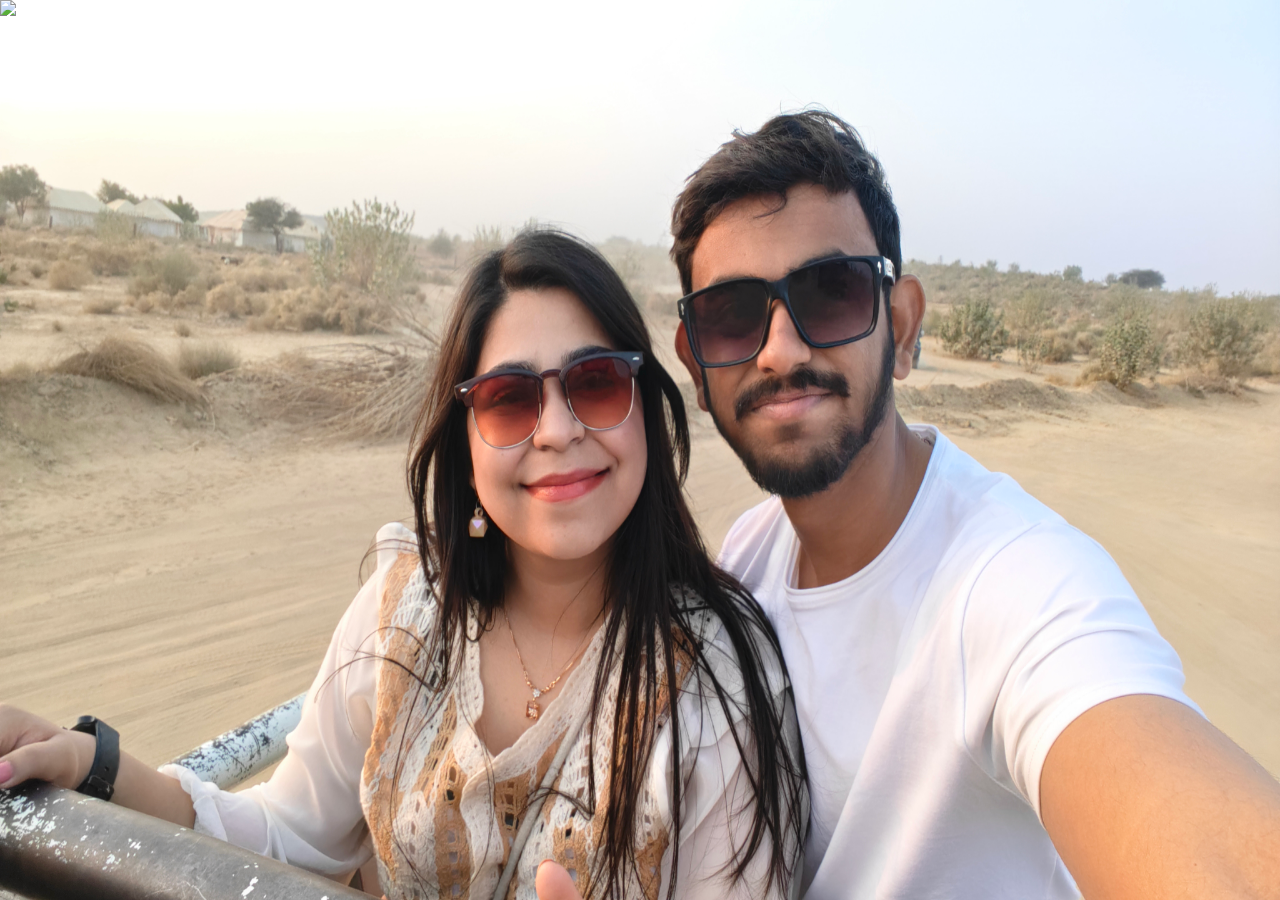
==== commit 6fe58e30: "Updates" ====
--- a/index.html
+++ b/index.html
@@ -1 +1 @@
-<!DOCTYPE html><!--KDvLIaa6p3qJZLuafeZ3f--><html lang="en"><head><meta charSet="utf-8"/><meta name="viewport" content="width=device-width, initial-scale=1"/><link rel="preload" href="/valentine-2026/_next/static/media/2a65768255d6b625-s.p.d19752fb.woff2" as="font" crossorigin="" type="font/woff2"/><link rel="preload" as="image" href="/game-photos/12.jpg"/><link rel="preload" as="image" href="/game-photos/10.jpg"/><link rel="preload" as="image" href="/game-photos/17.jpg"/><link rel="preload" as="image" href="/game-photos/16.jpg"/><link rel="preload" as="image" href="/game-photos/18.jpg"/><link rel="preload" as="image" href="/game-photos/4.jpg"/><link rel="preload" as="image" href="/game-photos/11.jpg"/><link rel="preload" as="image" href="/game-photos/2.jpg"/><link rel="preload" as="image" href="/game-photos/13.jpg"/><link rel="preload" as="image" href="/game-photos/6.jpg"/><link rel="stylesheet" href="/valentine-2026/_next/static/chunks/4fa526b3f3051740.css" data-precedence="next"/><link rel="stylesheet" href="/valentine-2026/_next/static/chunks/c1f854aa4e108ac6.css" data-precedence="next"/><link rel="preload" as="script" fetchPriority="low" href="/valentine-2026/_next/static/chunks/21a0a4061f3ab64d.js"/><script src="/valentine-2026/_next/static/chunks/aee6c7720838f8a2.js" async=""></script><script src="/valentine-2026/_next/static/chunks/0f456fca34f50f2d.js" async=""></script><script src="/valentine-2026/_next/static/chunks/turbopack-36e8312dd9f8a3e6.js" async=""></script><script src="/valentine-2026/_next/static/chunks/ff1a16fafef87110.js" async=""></script><script src="/valentine-2026/_next/static/chunks/d2be314c3ece3fbe.js" async=""></script><script src="/valentine-2026/_next/static/chunks/90fef4e85d571a93.js" async=""></script><link rel="preload" as="image" href="/game-photos/8.jpg"/><link rel="preload" as="image" href="/game-photos/5.jpg"/><link rel="preload" as="image" href="/game-photos/9.jpg"/><link rel="preload" as="image" href="/game-photos/14.jpg"/><link rel="preload" as="image" href="/game-photos/1.jpg"/><link rel="preload" as="image" href="/game-photos/15.jpg"/><link rel="preload" as="image" href="/game-photos/3.jpg"/><link rel="preload" as="image" href="/game-photos/7.jpg"/><meta name="next-size-adjust" content=""/><title>Happy Valentine&#x27;s Day Janemna</title><meta name="description" content="Play a unique Valentine&#x27;s card game. Complete the collection to reveal a romantic proposal!"/><meta name="keywords" content="Valentine&#x27;s card game,romantic proposal game,photo card challenge,Valentine&#x27;s Day surprise,couples game,valentine&#x27;s day game,proposal game"/><link rel="icon" href="/valentine-2026/favicon.ico?favicon.5620ddfa.ico" sizes="48x48" type="image/x-icon"/><script src="/valentine-2026/_next/static/chunks/a6dad97d9634a72d.js" noModule=""></script></head><body><div hidden=""><!--$--><!--/$--></div><main class="flex items-center justify-center min-h-screen bg-black overflow-hidden relative"><div class="flex flex-col items-center" style="opacity:1"><div class="grid grid-cols-9 gap-1 lg:gap-2 max-w-[95vw] mx-auto place-items-center"><div class="hidden"><img alt="Image 1" decoding="async" data-nimg="fill" class="object-cover" style="position:absolute;height:100%;width:100%;left:0;top:0;right:0;bottom:0;color:transparent" src="/game-photos/12.jpg"/><img alt="Image 2" decoding="async" data-nimg="fill" class="object-cover" style="position:absolute;height:100%;width:100%;left:0;top:0;right:0;bottom:0;color:transparent" src="/game-photos/10.jpg"/><img alt="Image 3" decoding="async" data-nimg="fill" class="object-cover" style="position:absolute;height:100%;width:100%;left:0;top:0;right:0;bottom:0;color:transparent" src="/game-photos/17.jpg"/><img alt="Image 4" decoding="async" data-nimg="fill" class="object-cover" style="position:absolute;height:100%;width:100%;left:0;top:0;right:0;bottom:0;color:transparent" src="/game-photos/16.jpg"/><img alt="Image 5" decoding="async" data-nimg="fill" class="object-cover" style="position:absolute;height:100%;width:100%;left:0;top:0;right:0;bottom:0;color:transparent" src="/game-photos/18.jpg"/><img alt="Image 6" decoding="async" data-nimg="fill" class="object-cover" style="position:absolute;height:100%;width:100%;left:0;top:0;right:0;bottom:0;color:transparent" src="/game-photos/4.jpg"/><img alt="Image 7" decoding="async" data-nimg="fill" class="object-cover" style="position:absolute;height:100%;width:100%;left:0;top:0;right:0;bottom:0;color:transparent" src="/game-photos/10.jpg"/><img alt="Image 8" decoding="async" data-nimg="fill" class="object-cover" style="position:absolute;height:100%;width:100%;left:0;top:0;right:0;bottom:0;color:transparent" src="/game-photos/11.jpg"/><img alt="Image 9" decoding="async" data-nimg="fill" class="object-cover" style="position:absolute;height:100%;width:100%;left:0;top:0;right:0;bottom:0;color:transparent" src="/game-photos/2.jpg"/><img alt="Image 10" decoding="async" data-nimg="fill" class="object-cover" style="position:absolute;height:100%;width:100%;left:0;top:0;right:0;bottom:0;color:transparent" src="/game-photos/13.jpg"/><img alt="Image 11" decoding="async" data-nimg="fill" class="object-cover" style="position:absolute;height:100%;width:100%;left:0;top:0;right:0;bottom:0;color:transparent" src="/game-photos/6.jpg"/><img alt="Image 12" decoding="async" data-nimg="fill" class="object-cover" style="position:absolute;height:100%;width:100%;left:0;top:0;right:0;bottom:0;color:transparent" src="/game-photos/8.jpg"/><img alt="Image 13" decoding="async" data-nimg="fill" class="object-cover" style="position:absolute;height:100%;width:100%;left:0;top:0;right:0;bottom:0;color:transparent" src="/game-photos/4.jpg"/><img alt="Image 14" decoding="async" data-nimg="fill" class="object-cover" style="position:absolute;height:100%;width:100%;left:0;top:0;right:0;bottom:0;color:transparent" src="/game-photos/13.jpg"/><img alt="Image 15" decoding="async" data-nimg="fill" class="object-cover" style="position:absolute;height:100%;width:100%;left:0;top:0;right:0;bottom:0;color:transparent" src="/game-photos/16.jpg"/><img alt="Image 16" decoding="async" data-nimg="fill" class="object-cover" style="position:absolute;height:100%;width:100%;left:0;top:0;right:0;bottom:0;color:transparent" src="/game-photos/5.jpg"/><img alt="Image 17" decoding="async" data-nimg="fill" class="object-cover" style="position:absolute;height:100%;width:100%;left:0;top:0;right:0;bottom:0;color:transparent" src="/game-photos/5.jpg"/><img alt="Image 18" decoding="async" data-nimg="fill" class="object-cover" style="position:absolute;height:100%;width:100%;left:0;top:0;right:0;bottom:0;color:transparent" src="/game-photos/2.jpg"/><img alt="Image 19" decoding="async" data-nimg="fill" class="object-cover" style="position:absolute;height:100%;width:100%;left:0;top:0;right:0;bottom:0;color:transparent" src="/game-photos/9.jpg"/><img alt="Image 20" decoding="async" data-nimg="fill" class="object-cover" style="position:absolute;height:100%;width:100%;left:0;top:0;right:0;bottom:0;color:transparent" src="/game-photos/11.jpg"/><img alt="Image 21" decoding="async" data-nimg="fill" class="object-cover" style="position:absolute;height:100%;width:100%;left:0;top:0;right:0;bottom:0;color:transparent" src="/game-photos/17.jpg"/><img alt="Image 22" decoding="async" data-nimg="fill" class="object-cover" style="position:absolute;height:100%;width:100%;left:0;top:0;right:0;bottom:0;color:transparent" src="/game-photos/14.jpg"/><img alt="Image 23" decoding="async" data-nimg="fill" class="object-cover" style="position:absolute;height:100%;width:100%;left:0;top:0;right:0;bottom:0;color:transparent" src="/game-photos/1.jpg"/><img alt="Image 24" decoding="async" data-nimg="fill" class="object-cover" style="position:absolute;height:100%;width:100%;left:0;top:0;right:0;bottom:0;color:transparent" src="/game-photos/15.jpg"/><img alt="Image 25" decoding="async" data-nimg="fill" class="object-cover" style="position:absolute;height:100%;width:100%;left:0;top:0;right:0;bottom:0;color:transparent" src="/game-photos/8.jpg"/><img alt="Image 26" decoding="async" data-nimg="fill" class="object-cover" style="position:absolute;height:100%;width:100%;left:0;top:0;right:0;bottom:0;color:transparent" src="/game-photos/12.jpg"/><img alt="Image 27" decoding="async" data-nimg="fill" class="object-cover" style="position:absolute;height:100%;width:100%;left:0;top:0;right:0;bottom:0;color:transparent" src="/game-photos/3.jpg"/><img alt="Image 28" decoding="async" data-nimg="fill" class="object-cover" style="position:absolute;height:100%;width:100%;left:0;top:0;right:0;bottom:0;color:transparent" src="/game-photos/14.jpg"/><img alt="Image 29" decoding="async" data-nimg="fill" class="object-cover" style="position:absolute;height:100%;width:100%;left:0;top:0;right:0;bottom:0;color:transparent" src="/game-photos/1.jpg"/><img alt="Image 30" decoding="async" data-nimg="fill" class="object-cover" style="position:absolute;height:100%;width:100%;left:0;top:0;right:0;bottom:0;color:transparent" src="/game-photos/18.jpg"/><img alt="Image 31" decoding="async" data-nimg="fill" class="object-cover" style="position:absolute;height:100%;width:100%;left:0;top:0;right:0;bottom:0;color:transparent" src="/game-photos/7.jpg"/><img alt="Image 32" decoding="async" data-nimg="fill" class="object-cover" style="position:absolute;height:100%;width:100%;left:0;top:0;right:0;bottom:0;color:transparent" src="/game-photos/7.jpg"/><img alt="Image 33" decoding="async" data-nimg="fill" class="object-cover" style="position:absolute;height:100%;width:100%;left:0;top:0;right:0;bottom:0;color:transparent" src="/game-photos/15.jpg"/><img alt="Image 34" decoding="async" data-nimg="fill" class="object-cover" style="position:absolute;height:100%;width:100%;left:0;top:0;right:0;bottom:0;color:transparent" src="/game-photos/3.jpg"/><img alt="Image 35" decoding="async" data-nimg="fill" class="object-cover" style="position:absolute;height:100%;width:100%;left:0;top:0;right:0;bottom:0;color:transparent" src="/game-photos/9.jpg"/><img alt="Image 36" decoding="async" data-nimg="fill" class="object-cover" style="position:absolute;height:100%;width:100%;left:0;top:0;right:0;bottom:0;color:transparent" src="/game-photos/6.jpg"/></div><div class="w-[11vh] h-[11vh] lg:w-20 lg:h-20"></div><div class="w-[11vh] h-[11vh] lg:w-20 lg:h-20"></div><div class="w-[11vh] h-[11vh] lg:w-20 lg:h-20 relative cursor-pointer" style="perspective:1000px"><div class="w-full h-full bg-red-300 rounded-sm lg:rounded-md absolute z-10" style="backface-visibility:hidden;transform:none"></div></div><div class="w-[11vh] h-[11vh] lg:w-20 lg:h-20 relative cursor-pointer" style="perspective:1000px"><div class="w-full h-full bg-red-300 rounded-sm lg:rounded-md absolute z-10" style="backface-visibility:hidden;transform:none"></div></div><div class="w-[11vh] h-[11vh] lg:w-20 lg:h-20"></div><div class="w-[11vh] h-[11vh] lg:w-20 lg:h-20 relative cursor-pointer" style="perspective:1000px"><div class="w-full h-full bg-red-300 rounded-sm lg:rounded-md absolute z-10" style="backface-visibility:hidden;transform:none"></div></div><div class="w-[11vh] h-[11vh] lg:w-20 lg:h-20 relative cursor-pointer" style="perspective:1000px"><div class="w-full h-full bg-red-300 rounded-sm lg:rounded-md absolute z-10" style="backface-visibility:hidden;transform:none"></div></div><div class="w-[11vh] h-[11vh] lg:w-20 lg:h-20"></div><div class="w-[11vh] h-[11vh] lg:w-20 lg:h-20"></div><div class="w-[11vh] h-[11vh] lg:w-20 lg:h-20"></div><div class="w-[11vh] h-[11vh] lg:w-20 lg:h-20 relative cursor-pointer" style="perspective:1000px"><div class="w-full h-full bg-red-300 rounded-sm lg:rounded-md absolute z-10" style="backface-visibility:hidden;transform:none"></div></div><div class="w-[11vh] h-[11vh] lg:w-20 lg:h-20 relative cursor-pointer" style="perspective:1000px"><div class="w-full h-full bg-red-300 rounded-sm lg:rounded-md absolute z-10" style="backface-visibility:hidden;transform:none"></div></div><div class="w-[11vh] h-[11vh] lg:w-20 lg:h-20 relative cursor-pointer" style="perspective:1000px"><div class="w-full h-full bg-red-300 rounded-sm lg:rounded-md absolute z-10" style="backface-visibility:hidden;transform:none"></div></div><div class="w-[11vh] h-[11vh] lg:w-20 lg:h-20 relative cursor-pointer" style="perspective:1000px"><div class="w-full h-full bg-red-300 rounded-sm lg:rounded-md absolute z-10" style="backface-visibility:hidden;transform:none"></div></div><div class="w-[11vh] h-[11vh] lg:w-20 lg:h-20 relative cursor-pointer" style="perspective:1000px"><div class="w-full h-full bg-red-300 rounded-sm lg:rounded-md absolute z-10" style="backface-visibility:hidden;transform:none"></div></div><div class="w-[11vh] h-[11vh] lg:w-20 lg:h-20 relative cursor-pointer" style="perspective:1000px"><div class="w-full h-full bg-red-300 rounded-sm lg:rounded-md absolute z-10" style="backface-visibility:hidden;transform:none"></div></div><div class="w-[11vh] h-[11vh] lg:w-20 lg:h-20 relative cursor-pointer" style="perspective:1000px"><div class="w-full h-full bg-red-300 rounded-sm lg:rounded-md absolute z-10" style="backface-visibility:hidden;transform:none"></div></div><div class="w-[11vh] h-[11vh] lg:w-20 lg:h-20"></div><div class="w-[11vh] h-[11vh] lg:w-20 lg:h-20 relative cursor-pointer" style="perspective:1000px"><div class="w-full h-full bg-red-300 rounded-sm lg:rounded-md absolute z-10" style="backface-visibility:hidden;transform:none"></div></div><div class="w-[11vh] h-[11vh] lg:w-20 lg:h-20 relative cursor-pointer" style="perspective:1000px"><div class="w-full h-full bg-red-300 rounded-sm lg:rounded-md absolute z-10" style="backface-visibility:hidden;transform:none"></div></div><div class="w-[11vh] h-[11vh] lg:w-20 lg:h-20 relative cursor-pointer" style="perspective:1000px"><div class="w-full h-full bg-red-300 rounded-sm lg:rounded-md absolute z-10" style="backface-visibility:hidden;transform:none"></div></div><div class="w-[11vh] h-[11vh] lg:w-20 lg:h-20 relative cursor-pointer" style="perspective:1000px"><div class="w-full h-full bg-red-300 rounded-sm lg:rounded-md absolute z-10" style="backface-visibility:hidden;transform:none"></div></div><div class="w-[11vh] h-[11vh] lg:w-20 lg:h-20 relative cursor-pointer" style="perspective:1000px"><div class="w-full h-full bg-red-300 rounded-sm lg:rounded-md absolute z-10" style="backface-visibility:hidden;transform:none"></div></div><div class="w-[11vh] h-[11vh] lg:w-20 lg:h-20 relative cursor-pointer" style="perspective:1000px"><div class="w-full h-full bg-red-300 rounded-sm lg:rounded-md absolute z-10" style="backface-visibility:hidden;transform:none"></div></div><div class="w-[11vh] h-[11vh] lg:w-20 lg:h-20 relative cursor-pointer" style="perspective:1000px"><div class="w-full h-full bg-red-300 rounded-sm lg:rounded-md absolute z-10" style="backface-visibility:hidden;transform:none"></div></div><div class="w-[11vh] h-[11vh] lg:w-20 lg:h-20 relative cursor-pointer" style="perspective:1000px"><div class="w-full h-full bg-red-300 rounded-sm lg:rounded-md absolute z-10" style="backface-visibility:hidden;transform:none"></div></div><div class="w-[11vh] h-[11vh] lg:w-20 lg:h-20 relative cursor-pointer" style="perspective:1000px"><div class="w-full h-full bg-red-300 rounded-sm lg:rounded-md absolute z-10" style="backface-visibility:hidden;transform:none"></div></div><div class="w-[11vh] h-[11vh] lg:w-20 lg:h-20"></div><div class="w-[11vh] h-[11vh] lg:w-20 lg:h-20 relative cursor-pointer" style="perspective:1000px"><div class="w-full h-full bg-red-300 rounded-sm lg:rounded-md absolute z-10" style="backface-visibility:hidden;transform:none"></div></div><div class="w-[11vh] h-[11vh] lg:w-20 lg:h-20 relative cursor-pointer" style="perspective:1000px"><div class="w-full h-full bg-red-300 rounded-sm lg:rounded-md absolute z-10" style="backface-visibility:hidden;transform:none"></div></div><div class="w-[11vh] h-[11vh] lg:w-20 lg:h-20 relative cursor-pointer" style="perspective:1000px"><div class="w-full h-full bg-red-300 rounded-sm lg:rounded-md absolute z-10" style="backface-visibility:hidden;transform:none"></div></div><div class="w-[11vh] h-[11vh] lg:w-20 lg:h-20 relative cursor-pointer" style="perspective:1000px"><div class="w-full h-full bg-red-300 rounded-sm lg:rounded-md absolute z-10" style="backface-visibility:hidden;transform:none"></div></div><div class="w-[11vh] h-[11vh] lg:w-20 lg:h-20 relative cursor-pointer" style="perspective:1000px"><div class="w-full h-full bg-red-300 rounded-sm lg:rounded-md absolute z-10" style="backface-visibility:hidden;transform:none"></div></div><div class="w-[11vh] h-[11vh] lg:w-20 lg:h-20 relative cursor-pointer" style="perspective:1000px"><div class="w-full h-full bg-red-300 rounded-sm lg:rounded-md absolute z-10" style="backface-visibility:hidden;transform:none"></div></div><div class="w-[11vh] h-[11vh] lg:w-20 lg:h-20 relative cursor-pointer" style="perspective:1000px"><div class="w-full h-full bg-red-300 rounded-sm lg:rounded-md absolute z-10" style="backface-visibility:hidden;transform:none"></div></div><div class="w-[11vh] h-[11vh] lg:w-20 lg:h-20"></div><div class="w-[11vh] h-[11vh] lg:w-20 lg:h-20"></div><div class="w-[11vh] h-[11vh] lg:w-20 lg:h-20"></div><div class="w-[11vh] h-[11vh] lg:w-20 lg:h-20 relative cursor-pointer" style="perspective:1000px"><div class="w-full h-full bg-red-300 rounded-sm lg:rounded-md absolute z-10" style="backface-visibility:hidden;transform:none"></div></div><div class="w-[11vh] h-[11vh] lg:w-20 lg:h-20 relative cursor-pointer" style="perspective:1000px"><div class="w-full h-full bg-red-300 rounded-sm lg:rounded-md absolute z-10" style="backface-visibility:hidden;transform:none"></div></div><div class="w-[11vh] h-[11vh] lg:w-20 lg:h-20 relative cursor-pointer" style="perspective:1000px"><div class="w-full h-full bg-red-300 rounded-sm lg:rounded-md absolute z-10" style="backface-visibility:hidden;transform:none"></div></div><div class="w-[11vh] h-[11vh] lg:w-20 lg:h-20 relative cursor-pointer" style="perspective:1000px"><div class="w-full h-full bg-red-300 rounded-sm lg:rounded-md absolute z-10" style="backface-visibility:hidden;transform:none"></div></div><div class="w-[11vh] h-[11vh] lg:w-20 lg:h-20 relative cursor-pointer" style="perspective:1000px"><div class="w-full h-full bg-red-300 rounded-sm lg:rounded-md absolute z-10" style="backface-visibility:hidden;transform:none"></div></div><div class="w-[11vh] h-[11vh] lg:w-20 lg:h-20"></div><div class="w-[11vh] h-[11vh] lg:w-20 lg:h-20"></div><div class="w-[11vh] h-[11vh] lg:w-20 lg:h-20"></div><div class="w-[11vh] h-[11vh] lg:w-20 lg:h-20"></div><div class="w-[11vh] h-[11vh] lg:w-20 lg:h-20"></div><div class="w-[11vh] h-[11vh] lg:w-20 lg:h-20 relative cursor-pointer" style="perspective:1000px"><div class="w-full h-full bg-red-300 rounded-sm lg:rounded-md absolute z-10" style="backface-visibility:hidden;transform:none"></div></div><div class="w-[11vh] h-[11vh] lg:w-20 lg:h-20 relative cursor-pointer" style="perspective:1000px"><div class="w-full h-full bg-red-300 rounded-sm lg:rounded-md absolute z-10" style="backface-visibility:hidden;transform:none"></div></div><div class="w-[11vh] h-[11vh] lg:w-20 lg:h-20 relative cursor-pointer" style="perspective:1000px"><div class="w-full h-full bg-red-300 rounded-sm lg:rounded-md absolute z-10" style="backface-visibility:hidden;transform:none"></div></div><div class="w-[11vh] h-[11vh] lg:w-20 lg:h-20"></div><div class="w-[11vh] h-[11vh] lg:w-20 lg:h-20"></div><div class="w-[11vh] h-[11vh] lg:w-20 lg:h-20"></div><div class="w-[11vh] h-[11vh] lg:w-20 lg:h-20"></div><div class="w-[11vh] h-[11vh] lg:w-20 lg:h-20"></div><div class="w-[11vh] h-[11vh] lg:w-20 lg:h-20"></div><div class="w-[11vh] h-[11vh] lg:w-20 lg:h-20"></div><div class="w-[11vh] h-[11vh] lg:w-20 lg:h-20 relative cursor-pointer" style="perspective:1000px"><div class="w-full h-full bg-red-300 rounded-sm lg:rounded-md absolute z-10" style="backface-visibility:hidden;transform:none"></div></div><div class="w-[11vh] h-[11vh] lg:w-20 lg:h-20"></div><div class="w-[11vh] h-[11vh] lg:w-20 lg:h-20"></div><div class="w-[11vh] h-[11vh] lg:w-20 lg:h-20"></div><div class="w-[11vh] h-[11vh] lg:w-20 lg:h-20"></div></div><div class="mt-4 md:mt-0"><h1 class="absolute left-10 bottom-5 transform -translate-y-1/2 text-white text-4xl lg:text-5xl font-bold leading-tight playfair_display_a5ac3d03-module__s-w8ga__className"><span class="text-red-400">Match</span> <br/> the photo pairs</h1><h1 class="absolute right-10 bottom-5 transform -translate-y-1/2 text-white text-4xl lg:text-5xl font-bold leading-tight text-right playfair_display_a5ac3d03-module__s-w8ga__className">to reveal <br/> <span class="text-red-400">the surprise</span></h1></div></div></main><!--$--><!--/$--><script src="/valentine-2026/_next/static/chunks/21a0a4061f3ab64d.js" id="_R_" async=""></script><script>(self.__next_f=self.__next_f||[]).push([0])</script><script>self.__next_f.push([1,"1:\"$Sreact.fragment\"\n2:I[39756,[\"/valentine-2026/_next/static/chunks/ff1a16fafef87110.js\",\"/valentine-2026/_next/static/chunks/d2be314c3ece3fbe.js\"],\"default\"]\n3:I[37457,[\"/valentine-2026/_next/static/chunks/ff1a16fafef87110.js\",\"/valentine-2026/_next/static/chunks/d2be314c3ece3fbe.js\"],\"default\"]\n4:I[47257,[\"/valentine-2026/_next/static/chunks/ff1a16fafef87110.js\",\"/valentine-2026/_next/static/chunks/d2be314c3ece3fbe.js\"],\"ClientPageRoot\"]\n5:I[52683,[\"/valentine-2026/_next/static/chunks/ff1a16fafef87110.js\",\"/valentine-2026/_next/static/chunks/90fef4e85d571a93.js\"],\"default\"]\n8:I[97367,[\"/valentine-2026/_next/static/chunks/ff1a16fafef87110.js\",\"/valentine-2026/_next/static/chunks/d2be314c3ece3fbe.js\"],\"OutletBoundary\"]\n9:\"$Sreact.suspense\"\nb:I[97367,[\"/valentine-2026/_next/static/chunks/ff1a16fafef87110.js\",\"/valentine-2026/_next/static/chunks/d2be314c3ece3fbe.js\"],\"ViewportBoundary\"]\nd:I[97367,[\"/valentine-2026/_next/static/chunks/ff1a16fafef87110.js\",\"/valentine-2026/_next/static/chunks/d2be314c3ece3fbe.js\"],\"MetadataBoundary\"]\nf:I[68027,[],\"default\"]\n:HL[\"/valentine-2026/_next/static/chunks/4fa526b3f3051740.css\",\"style\"]\n:HL[\"/valentine-2026/_next/static/media/2a65768255d6b625-s.p.d19752fb.woff2\",\"font\",{\"crossOrigin\":\"\",\"type\":\"font/woff2\"}]\n:HL[\"/valentine-2026/_next/static/chunks/c1f854aa4e108ac6.css\",\"style\"]\n"])</script><script>self.__next_f.push([1,"0:{\"P\":null,\"b\":\"KDvLIaa6p3qJZLuafeZ3f\",\"c\":[\"\",\"\"],\"q\":\"\",\"i\":false,\"f\":[[[\"\",{\"children\":[\"__PAGE__\",{}]},\"$undefined\",\"$undefined\",true],[[\"$\",\"$1\",\"c\",{\"children\":[[[\"$\",\"link\",\"0\",{\"rel\":\"stylesheet\",\"href\":\"/valentine-2026/_next/static/chunks/4fa526b3f3051740.css\",\"precedence\":\"next\",\"crossOrigin\":\"$undefined\",\"nonce\":\"$undefined\"}]],[\"$\",\"html\",null,{\"lang\":\"en\",\"children\":[\"$\",\"body\",null,{\"children\":[\"$\",\"$L2\",null,{\"parallelRouterKey\":\"children\",\"error\":\"$undefined\",\"errorStyles\":\"$undefined\",\"errorScripts\":\"$undefined\",\"template\":[\"$\",\"$L3\",null,{}],\"templateStyles\":\"$undefined\",\"templateScripts\":\"$undefined\",\"notFound\":[[[\"$\",\"title\",null,{\"children\":\"404: This page could not be found.\"}],[\"$\",\"div\",null,{\"style\":{\"fontFamily\":\"system-ui,\\\"Segoe UI\\\",Roboto,Helvetica,Arial,sans-serif,\\\"Apple Color Emoji\\\",\\\"Segoe UI Emoji\\\"\",\"height\":\"100vh\",\"textAlign\":\"center\",\"display\":\"flex\",\"flexDirection\":\"column\",\"alignItems\":\"center\",\"justifyContent\":\"center\"},\"children\":[\"$\",\"div\",null,{\"children\":[[\"$\",\"style\",null,{\"dangerouslySetInnerHTML\":{\"__html\":\"body{color:#000;background:#fff;margin:0}.next-error-h1{border-right:1px solid rgba(0,0,0,.3)}@media (prefers-color-scheme:dark){body{color:#fff;background:#000}.next-error-h1{border-right:1px solid rgba(255,255,255,.3)}}\"}}],[\"$\",\"h1\",null,{\"className\":\"next-error-h1\",\"style\":{\"display\":\"inline-block\",\"margin\":\"0 20px 0 0\",\"padding\":\"0 23px 0 0\",\"fontSize\":24,\"fontWeight\":500,\"verticalAlign\":\"top\",\"lineHeight\":\"49px\"},\"children\":404}],[\"$\",\"div\",null,{\"style\":{\"display\":\"inline-block\"},\"children\":[\"$\",\"h2\",null,{\"style\":{\"fontSize\":14,\"fontWeight\":400,\"lineHeight\":\"49px\",\"margin\":0},\"children\":\"This page could not be found.\"}]}]]}]}]],[]],\"forbidden\":\"$undefined\",\"unauthorized\":\"$undefined\"}]}]}]]}],{\"children\":[[\"$\",\"$1\",\"c\",{\"children\":[[\"$\",\"$L4\",null,{\"Component\":\"$5\",\"serverProvidedParams\":{\"searchParams\":{},\"params\":{},\"promises\":[\"$@6\",\"$@7\"]}}],[[\"$\",\"link\",\"0\",{\"rel\":\"stylesheet\",\"href\":\"/valentine-2026/_next/static/chunks/c1f854aa4e108ac6.css\",\"precedence\":\"next\",\"crossOrigin\":\"$undefined\",\"nonce\":\"$undefined\"}],[\"$\",\"script\",\"script-0\",{\"src\":\"/valentine-2026/_next/static/chunks/ff1a16fafef87110.js\",\"async\":true,\"nonce\":\"$undefined\"}],[\"$\",\"script\",\"script-1\",{\"src\":\"/valentine-2026/_next/static/chunks/90fef4e85d571a93.js\",\"async\":true,\"nonce\":\"$undefined\"}]],[\"$\",\"$L8\",null,{\"children\":[\"$\",\"$9\",null,{\"name\":\"Next.MetadataOutlet\",\"children\":\"$@a\"}]}]]}],{},null,false,false]},null,false,false],[\"$\",\"$1\",\"h\",{\"children\":[null,[\"$\",\"$Lb\",null,{\"children\":\"$Lc\"}],[\"$\",\"div\",null,{\"hidden\":true,\"children\":[\"$\",\"$Ld\",null,{\"children\":[\"$\",\"$9\",null,{\"name\":\"Next.Metadata\",\"children\":\"$Le\"}]}]}],[\"$\",\"meta\",null,{\"name\":\"next-size-adjust\",\"content\":\"\"}]]}],false]],\"m\":\"$undefined\",\"G\":[\"$f\",[]],\"S\":true}\n"])</script><script>self.__next_f.push([1,"6:{}\n7:\"$0:f:0:1:1:children:0:props:children:0:props:serverProvidedParams:params\"\n"])</script><script>self.__next_f.push([1,"c:[[\"$\",\"meta\",\"0\",{\"charSet\":\"utf-8\"}],[\"$\",\"meta\",\"1\",{\"name\":\"viewport\",\"content\":\"width=device-width, initial-scale=1\"}]]\n"])</script><script>self.__next_f.push([1,"10:I[27201,[\"/valentine-2026/_next/static/chunks/ff1a16fafef87110.js\",\"/valentine-2026/_next/static/chunks/d2be314c3ece3fbe.js\"],\"IconMark\"]\na:null\ne:[[\"$\",\"title\",\"0\",{\"children\":\"Happy Valentine's Day Janemna\"}],[\"$\",\"meta\",\"1\",{\"name\":\"description\",\"content\":\"Play a unique Valentine's card game. Complete the collection to reveal a romantic proposal!\"}],[\"$\",\"meta\",\"2\",{\"name\":\"keywords\",\"content\":\"Valentine's card game,romantic proposal game,photo card challenge,Valentine's Day surprise,couples game,valentine's day game,proposal game\"}],[\"$\",\"link\",\"3\",{\"rel\":\"icon\",\"href\":\"/valentine-2026/favicon.ico?favicon.5620ddfa.ico\",\"sizes\":\"48x48\",\"type\":\"image/x-icon\"}],[\"$\",\"$L10\",\"4\",{}]]\n"])</script></body></html>+<!DOCTYPE html><!--rAFAOBaoiZZTK57BSd7eM--><html lang="en"><head><meta charSet="utf-8"/><meta name="viewport" content="width=device-width, initial-scale=1"/><link rel="preload" href="/valentine-2026/_next/static/media/2a65768255d6b625-s.p.d19752fb.woff2" as="font" crossorigin="" type="font/woff2"/><link rel="preload" as="image" href="/game-photos/16.jpg"/><link rel="preload" as="image" href="/game-photos/10.jpg"/><link rel="preload" as="image" href="/game-photos/9.jpg"/><link rel="preload" as="image" href="/game-photos/14.jpg"/><link rel="preload" as="image" href="/game-photos/15.jpg"/><link rel="preload" as="image" href="/game-photos/8.jpg"/><link rel="preload" as="image" href="/game-photos/5.jpg"/><link rel="preload" as="image" href="/game-photos/7.jpg"/><link rel="preload" as="image" href="/game-photos/13.jpg"/><link rel="preload" as="image" href="/game-photos/2.jpg"/><link rel="stylesheet" href="/valentine-2026/_next/static/chunks/4fa526b3f3051740.css" data-precedence="next"/><link rel="stylesheet" href="/valentine-2026/_next/static/chunks/c1f854aa4e108ac6.css" data-precedence="next"/><link rel="preload" as="script" fetchPriority="low" href="/valentine-2026/_next/static/chunks/21a0a4061f3ab64d.js"/><script src="/valentine-2026/_next/static/chunks/aee6c7720838f8a2.js" async=""></script><script src="/valentine-2026/_next/static/chunks/0f456fca34f50f2d.js" async=""></script><script src="/valentine-2026/_next/static/chunks/turbopack-36e8312dd9f8a3e6.js" async=""></script><script src="/valentine-2026/_next/static/chunks/ff1a16fafef87110.js" async=""></script><script src="/valentine-2026/_next/static/chunks/d2be314c3ece3fbe.js" async=""></script><script src="/valentine-2026/_next/static/chunks/90fef4e85d571a93.js" async=""></script><link rel="preload" as="image" href="/game-photos/18.jpg"/><link rel="preload" as="image" href="/game-photos/6.jpg"/><link rel="preload" as="image" href="/game-photos/12.jpg"/><link rel="preload" as="image" href="/game-photos/4.jpg"/><link rel="preload" as="image" href="/game-photos/1.jpg"/><link rel="preload" as="image" href="/game-photos/11.jpg"/><link rel="preload" as="image" href="/game-photos/3.jpg"/><link rel="preload" as="image" href="/game-photos/17.jpg"/><meta name="next-size-adjust" content=""/><title>Happy Valentine&#x27;s Day Janemna</title><meta name="description" content="Play a unique Valentine&#x27;s card game. Complete the collection to reveal a romantic proposal!"/><meta name="keywords" content="Valentine&#x27;s card game,romantic proposal game,photo card challenge,Valentine&#x27;s Day surprise,couples game,valentine&#x27;s day game,proposal game"/><link rel="icon" href="/valentine-2026/favicon.ico?favicon.5620ddfa.ico" sizes="48x48" type="image/x-icon"/><script src="/valentine-2026/_next/static/chunks/a6dad97d9634a72d.js" noModule=""></script></head><body><div hidden=""><!--$--><!--/$--></div><main class="flex items-center justify-center min-h-screen bg-black overflow-hidden relative"><div class="flex flex-col items-center" style="opacity:1"><div class="grid grid-cols-9 gap-1 lg:gap-2 max-w-[95vw] mx-auto place-items-center"><div class="hidden"><img alt="Image 1" decoding="async" data-nimg="fill" class="object-cover" style="position:absolute;height:100%;width:100%;left:0;top:0;right:0;bottom:0;color:transparent" src="/game-photos/16.jpg"/><img alt="Image 2" decoding="async" data-nimg="fill" class="object-cover" style="position:absolute;height:100%;width:100%;left:0;top:0;right:0;bottom:0;color:transparent" src="/game-photos/10.jpg"/><img alt="Image 3" decoding="async" data-nimg="fill" class="object-cover" style="position:absolute;height:100%;width:100%;left:0;top:0;right:0;bottom:0;color:transparent" src="/game-photos/9.jpg"/><img alt="Image 4" decoding="async" data-nimg="fill" class="object-cover" style="position:absolute;height:100%;width:100%;left:0;top:0;right:0;bottom:0;color:transparent" src="/game-photos/14.jpg"/><img alt="Image 5" decoding="async" data-nimg="fill" class="object-cover" style="position:absolute;height:100%;width:100%;left:0;top:0;right:0;bottom:0;color:transparent" src="/game-photos/15.jpg"/><img alt="Image 6" decoding="async" data-nimg="fill" class="object-cover" style="position:absolute;height:100%;width:100%;left:0;top:0;right:0;bottom:0;color:transparent" src="/game-photos/8.jpg"/><img alt="Image 7" decoding="async" data-nimg="fill" class="object-cover" style="position:absolute;height:100%;width:100%;left:0;top:0;right:0;bottom:0;color:transparent" src="/game-photos/5.jpg"/><img alt="Image 8" decoding="async" data-nimg="fill" class="object-cover" style="position:absolute;height:100%;width:100%;left:0;top:0;right:0;bottom:0;color:transparent" src="/game-photos/7.jpg"/><img alt="Image 9" decoding="async" data-nimg="fill" class="object-cover" style="position:absolute;height:100%;width:100%;left:0;top:0;right:0;bottom:0;color:transparent" src="/game-photos/13.jpg"/><img alt="Image 10" decoding="async" data-nimg="fill" class="object-cover" style="position:absolute;height:100%;width:100%;left:0;top:0;right:0;bottom:0;color:transparent" src="/game-photos/2.jpg"/><img alt="Image 11" decoding="async" data-nimg="fill" class="object-cover" style="position:absolute;height:100%;width:100%;left:0;top:0;right:0;bottom:0;color:transparent" src="/game-photos/18.jpg"/><img alt="Image 12" decoding="async" data-nimg="fill" class="object-cover" style="position:absolute;height:100%;width:100%;left:0;top:0;right:0;bottom:0;color:transparent" src="/game-photos/6.jpg"/><img alt="Image 13" decoding="async" data-nimg="fill" class="object-cover" style="position:absolute;height:100%;width:100%;left:0;top:0;right:0;bottom:0;color:transparent" src="/game-photos/13.jpg"/><img alt="Image 14" decoding="async" data-nimg="fill" class="object-cover" style="position:absolute;height:100%;width:100%;left:0;top:0;right:0;bottom:0;color:transparent" src="/game-photos/16.jpg"/><img alt="Image 15" decoding="async" data-nimg="fill" class="object-cover" style="position:absolute;height:100%;width:100%;left:0;top:0;right:0;bottom:0;color:transparent" src="/game-photos/12.jpg"/><img alt="Image 16" decoding="async" data-nimg="fill" class="object-cover" style="position:absolute;height:100%;width:100%;left:0;top:0;right:0;bottom:0;color:transparent" src="/game-photos/5.jpg"/><img alt="Image 17" decoding="async" data-nimg="fill" class="object-cover" style="position:absolute;height:100%;width:100%;left:0;top:0;right:0;bottom:0;color:transparent" src="/game-photos/4.jpg"/><img alt="Image 18" decoding="async" data-nimg="fill" class="object-cover" style="position:absolute;height:100%;width:100%;left:0;top:0;right:0;bottom:0;color:transparent" src="/game-photos/1.jpg"/><img alt="Image 19" decoding="async" data-nimg="fill" class="object-cover" style="position:absolute;height:100%;width:100%;left:0;top:0;right:0;bottom:0;color:transparent" src="/game-photos/11.jpg"/><img alt="Image 20" decoding="async" data-nimg="fill" class="object-cover" style="position:absolute;height:100%;width:100%;left:0;top:0;right:0;bottom:0;color:transparent" src="/game-photos/1.jpg"/><img alt="Image 21" decoding="async" data-nimg="fill" class="object-cover" style="position:absolute;height:100%;width:100%;left:0;top:0;right:0;bottom:0;color:transparent" src="/game-photos/3.jpg"/><img alt="Image 22" decoding="async" data-nimg="fill" class="object-cover" style="position:absolute;height:100%;width:100%;left:0;top:0;right:0;bottom:0;color:transparent" src="/game-photos/4.jpg"/><img alt="Image 23" decoding="async" data-nimg="fill" class="object-cover" style="position:absolute;height:100%;width:100%;left:0;top:0;right:0;bottom:0;color:transparent" src="/game-photos/12.jpg"/><img alt="Image 24" decoding="async" data-nimg="fill" class="object-cover" style="position:absolute;height:100%;width:100%;left:0;top:0;right:0;bottom:0;color:transparent" src="/game-photos/8.jpg"/><img alt="Image 25" decoding="async" data-nimg="fill" class="object-cover" style="position:absolute;height:100%;width:100%;left:0;top:0;right:0;bottom:0;color:transparent" src="/game-photos/7.jpg"/><img alt="Image 26" decoding="async" data-nimg="fill" class="object-cover" style="position:absolute;height:100%;width:100%;left:0;top:0;right:0;bottom:0;color:transparent" src="/game-photos/10.jpg"/><img alt="Image 27" decoding="async" data-nimg="fill" class="object-cover" style="position:absolute;height:100%;width:100%;left:0;top:0;right:0;bottom:0;color:transparent" src="/game-photos/2.jpg"/><img alt="Image 28" decoding="async" data-nimg="fill" class="object-cover" style="position:absolute;height:100%;width:100%;left:0;top:0;right:0;bottom:0;color:transparent" src="/game-photos/3.jpg"/><img alt="Image 29" decoding="async" data-nimg="fill" class="object-cover" style="position:absolute;height:100%;width:100%;left:0;top:0;right:0;bottom:0;color:transparent" src="/game-photos/14.jpg"/><img alt="Image 30" decoding="async" data-nimg="fill" class="object-cover" style="position:absolute;height:100%;width:100%;left:0;top:0;right:0;bottom:0;color:transparent" src="/game-photos/17.jpg"/><img alt="Image 31" decoding="async" data-nimg="fill" class="object-cover" style="position:absolute;height:100%;width:100%;left:0;top:0;right:0;bottom:0;color:transparent" src="/game-photos/17.jpg"/><img alt="Image 32" decoding="async" data-nimg="fill" class="object-cover" style="position:absolute;height:100%;width:100%;left:0;top:0;right:0;bottom:0;color:transparent" src="/game-photos/9.jpg"/><img alt="Image 33" decoding="async" data-nimg="fill" class="object-cover" style="position:absolute;height:100%;width:100%;left:0;top:0;right:0;bottom:0;color:transparent" src="/game-photos/15.jpg"/><img alt="Image 34" decoding="async" data-nimg="fill" class="object-cover" style="position:absolute;height:100%;width:100%;left:0;top:0;right:0;bottom:0;color:transparent" src="/game-photos/18.jpg"/><img alt="Image 35" decoding="async" data-nimg="fill" class="object-cover" style="position:absolute;height:100%;width:100%;left:0;top:0;right:0;bottom:0;color:transparent" src="/game-photos/6.jpg"/><img alt="Image 36" decoding="async" data-nimg="fill" class="object-cover" style="position:absolute;height:100%;width:100%;left:0;top:0;right:0;bottom:0;color:transparent" src="/game-photos/11.jpg"/></div><div class="w-[11vh] h-[11vh] lg:w-20 lg:h-20"></div><div class="w-[11vh] h-[11vh] lg:w-20 lg:h-20"></div><div class="w-[11vh] h-[11vh] lg:w-20 lg:h-20 relative cursor-pointer" style="perspective:1000px"><div class="w-full h-full bg-red-300 rounded-sm lg:rounded-md absolute z-10" style="backface-visibility:hidden;transform:none"></div></div><div class="w-[11vh] h-[11vh] lg:w-20 lg:h-20 relative cursor-pointer" style="perspective:1000px"><div class="w-full h-full bg-red-300 rounded-sm lg:rounded-md absolute z-10" style="backface-visibility:hidden;transform:none"></div></div><div class="w-[11vh] h-[11vh] lg:w-20 lg:h-20"></div><div class="w-[11vh] h-[11vh] lg:w-20 lg:h-20 relative cursor-pointer" style="perspective:1000px"><div class="w-full h-full bg-red-300 rounded-sm lg:rounded-md absolute z-10" style="backface-visibility:hidden;transform:none"></div></div><div class="w-[11vh] h-[11vh] lg:w-20 lg:h-20 relative cursor-pointer" style="perspective:1000px"><div class="w-full h-full bg-red-300 rounded-sm lg:rounded-md absolute z-10" style="backface-visibility:hidden;transform:none"></div></div><div class="w-[11vh] h-[11vh] lg:w-20 lg:h-20"></div><div class="w-[11vh] h-[11vh] lg:w-20 lg:h-20"></div><div class="w-[11vh] h-[11vh] lg:w-20 lg:h-20"></div><div class="w-[11vh] h-[11vh] lg:w-20 lg:h-20 relative cursor-pointer" style="perspective:1000px"><div class="w-full h-full bg-red-300 rounded-sm lg:rounded-md absolute z-10" style="backface-visibility:hidden;transform:none"></div></div><div class="w-[11vh] h-[11vh] lg:w-20 lg:h-20 relative cursor-pointer" style="perspective:1000px"><div class="w-full h-full bg-red-300 rounded-sm lg:rounded-md absolute z-10" style="backface-visibility:hidden;transform:none"></div></div><div class="w-[11vh] h-[11vh] lg:w-20 lg:h-20 relative cursor-pointer" style="perspective:1000px"><div class="w-full h-full bg-red-300 rounded-sm lg:rounded-md absolute z-10" style="backface-visibility:hidden;transform:none"></div></div><div class="w-[11vh] h-[11vh] lg:w-20 lg:h-20 relative cursor-pointer" style="perspective:1000px"><div class="w-full h-full bg-red-300 rounded-sm lg:rounded-md absolute z-10" style="backface-visibility:hidden;transform:none"></div></div><div class="w-[11vh] h-[11vh] lg:w-20 lg:h-20 relative cursor-pointer" style="perspective:1000px"><div class="w-full h-full bg-red-300 rounded-sm lg:rounded-md absolute z-10" style="backface-visibility:hidden;transform:none"></div></div><div class="w-[11vh] h-[11vh] lg:w-20 lg:h-20 relative cursor-pointer" style="perspective:1000px"><div class="w-full h-full bg-red-300 rounded-sm lg:rounded-md absolute z-10" style="backface-visibility:hidden;transform:none"></div></div><div class="w-[11vh] h-[11vh] lg:w-20 lg:h-20 relative cursor-pointer" style="perspective:1000px"><div class="w-full h-full bg-red-300 rounded-sm lg:rounded-md absolute z-10" style="backface-visibility:hidden;transform:none"></div></div><div class="w-[11vh] h-[11vh] lg:w-20 lg:h-20"></div><div class="w-[11vh] h-[11vh] lg:w-20 lg:h-20 relative cursor-pointer" style="perspective:1000px"><div class="w-full h-full bg-red-300 rounded-sm lg:rounded-md absolute z-10" style="backface-visibility:hidden;transform:none"></div></div><div class="w-[11vh] h-[11vh] lg:w-20 lg:h-20 relative cursor-pointer" style="perspective:1000px"><div class="w-full h-full bg-red-300 rounded-sm lg:rounded-md absolute z-10" style="backface-visibility:hidden;transform:none"></div></div><div class="w-[11vh] h-[11vh] lg:w-20 lg:h-20 relative cursor-pointer" style="perspective:1000px"><div class="w-full h-full bg-red-300 rounded-sm lg:rounded-md absolute z-10" style="backface-visibility:hidden;transform:none"></div></div><div class="w-[11vh] h-[11vh] lg:w-20 lg:h-20 relative cursor-pointer" style="perspective:1000px"><div class="w-full h-full bg-red-300 rounded-sm lg:rounded-md absolute z-10" style="backface-visibility:hidden;transform:none"></div></div><div class="w-[11vh] h-[11vh] lg:w-20 lg:h-20 relative cursor-pointer" style="perspective:1000px"><div class="w-full h-full bg-red-300 rounded-sm lg:rounded-md absolute z-10" style="backface-visibility:hidden;transform:none"></div></div><div class="w-[11vh] h-[11vh] lg:w-20 lg:h-20 relative cursor-pointer" style="perspective:1000px"><div class="w-full h-full bg-red-300 rounded-sm lg:rounded-md absolute z-10" style="backface-visibility:hidden;transform:none"></div></div><div class="w-[11vh] h-[11vh] lg:w-20 lg:h-20 relative cursor-pointer" style="perspective:1000px"><div class="w-full h-full bg-red-300 rounded-sm lg:rounded-md absolute z-10" style="backface-visibility:hidden;transform:none"></div></div><div class="w-[11vh] h-[11vh] lg:w-20 lg:h-20 relative cursor-pointer" style="perspective:1000px"><div class="w-full h-full bg-red-300 rounded-sm lg:rounded-md absolute z-10" style="backface-visibility:hidden;transform:none"></div></div><div class="w-[11vh] h-[11vh] lg:w-20 lg:h-20 relative cursor-pointer" style="perspective:1000px"><div class="w-full h-full bg-red-300 rounded-sm lg:rounded-md absolute z-10" style="backface-visibility:hidden;transform:none"></div></div><div class="w-[11vh] h-[11vh] lg:w-20 lg:h-20"></div><div class="w-[11vh] h-[11vh] lg:w-20 lg:h-20 relative cursor-pointer" style="perspective:1000px"><div class="w-full h-full bg-red-300 rounded-sm lg:rounded-md absolute z-10" style="backface-visibility:hidden;transform:none"></div></div><div class="w-[11vh] h-[11vh] lg:w-20 lg:h-20 relative cursor-pointer" style="perspective:1000px"><div class="w-full h-full bg-red-300 rounded-sm lg:rounded-md absolute z-10" style="backface-visibility:hidden;transform:none"></div></div><div class="w-[11vh] h-[11vh] lg:w-20 lg:h-20 relative cursor-pointer" style="perspective:1000px"><div class="w-full h-full bg-red-300 rounded-sm lg:rounded-md absolute z-10" style="backface-visibility:hidden;transform:none"></div></div><div class="w-[11vh] h-[11vh] lg:w-20 lg:h-20 relative cursor-pointer" style="perspective:1000px"><div class="w-full h-full bg-red-300 rounded-sm lg:rounded-md absolute z-10" style="backface-visibility:hidden;transform:none"></div></div><div class="w-[11vh] h-[11vh] lg:w-20 lg:h-20 relative cursor-pointer" style="perspective:1000px"><div class="w-full h-full bg-red-300 rounded-sm lg:rounded-md absolute z-10" style="backface-visibility:hidden;transform:none"></div></div><div class="w-[11vh] h-[11vh] lg:w-20 lg:h-20 relative cursor-pointer" style="perspective:1000px"><div class="w-full h-full bg-red-300 rounded-sm lg:rounded-md absolute z-10" style="backface-visibility:hidden;transform:none"></div></div><div class="w-[11vh] h-[11vh] lg:w-20 lg:h-20 relative cursor-pointer" style="perspective:1000px"><div class="w-full h-full bg-red-300 rounded-sm lg:rounded-md absolute z-10" style="backface-visibility:hidden;transform:none"></div></div><div class="w-[11vh] h-[11vh] lg:w-20 lg:h-20"></div><div class="w-[11vh] h-[11vh] lg:w-20 lg:h-20"></div><div class="w-[11vh] h-[11vh] lg:w-20 lg:h-20"></div><div class="w-[11vh] h-[11vh] lg:w-20 lg:h-20 relative cursor-pointer" style="perspective:1000px"><div class="w-full h-full bg-red-300 rounded-sm lg:rounded-md absolute z-10" style="backface-visibility:hidden;transform:none"></div></div><div class="w-[11vh] h-[11vh] lg:w-20 lg:h-20 relative cursor-pointer" style="perspective:1000px"><div class="w-full h-full bg-red-300 rounded-sm lg:rounded-md absolute z-10" style="backface-visibility:hidden;transform:none"></div></div><div class="w-[11vh] h-[11vh] lg:w-20 lg:h-20 relative cursor-pointer" style="perspective:1000px"><div class="w-full h-full bg-red-300 rounded-sm lg:rounded-md absolute z-10" style="backface-visibility:hidden;transform:none"></div></div><div class="w-[11vh] h-[11vh] lg:w-20 lg:h-20 relative cursor-pointer" style="perspective:1000px"><div class="w-full h-full bg-red-300 rounded-sm lg:rounded-md absolute z-10" style="backface-visibility:hidden;transform:none"></div></div><div class="w-[11vh] h-[11vh] lg:w-20 lg:h-20 relative cursor-pointer" style="perspective:1000px"><div class="w-full h-full bg-red-300 rounded-sm lg:rounded-md absolute z-10" style="backface-visibility:hidden;transform:none"></div></div><div class="w-[11vh] h-[11vh] lg:w-20 lg:h-20"></div><div class="w-[11vh] h-[11vh] lg:w-20 lg:h-20"></div><div class="w-[11vh] h-[11vh] lg:w-20 lg:h-20"></div><div class="w-[11vh] h-[11vh] lg:w-20 lg:h-20"></div><div class="w-[11vh] h-[11vh] lg:w-20 lg:h-20"></div><div class="w-[11vh] h-[11vh] lg:w-20 lg:h-20 relative cursor-pointer" style="perspective:1000px"><div class="w-full h-full bg-red-300 rounded-sm lg:rounded-md absolute z-10" style="backface-visibility:hidden;transform:none"></div></div><div class="w-[11vh] h-[11vh] lg:w-20 lg:h-20 relative cursor-pointer" style="perspective:1000px"><div class="w-full h-full bg-red-300 rounded-sm lg:rounded-md absolute z-10" style="backface-visibility:hidden;transform:none"></div></div><div class="w-[11vh] h-[11vh] lg:w-20 lg:h-20 relative cursor-pointer" style="perspective:1000px"><div class="w-full h-full bg-red-300 rounded-sm lg:rounded-md absolute z-10" style="backface-visibility:hidden;transform:none"></div></div><div class="w-[11vh] h-[11vh] lg:w-20 lg:h-20"></div><div class="w-[11vh] h-[11vh] lg:w-20 lg:h-20"></div><div class="w-[11vh] h-[11vh] lg:w-20 lg:h-20"></div><div class="w-[11vh] h-[11vh] lg:w-20 lg:h-20"></div><div class="w-[11vh] h-[11vh] lg:w-20 lg:h-20"></div><div class="w-[11vh] h-[11vh] lg:w-20 lg:h-20"></div><div class="w-[11vh] h-[11vh] lg:w-20 lg:h-20"></div><div class="w-[11vh] h-[11vh] lg:w-20 lg:h-20 relative cursor-pointer" style="perspective:1000px"><div class="w-full h-full bg-red-300 rounded-sm lg:rounded-md absolute z-10" style="backface-visibility:hidden;transform:none"></div></div><div class="w-[11vh] h-[11vh] lg:w-20 lg:h-20"></div><div class="w-[11vh] h-[11vh] lg:w-20 lg:h-20"></div><div class="w-[11vh] h-[11vh] lg:w-20 lg:h-20"></div><div class="w-[11vh] h-[11vh] lg:w-20 lg:h-20"></div></div><div class="mt-4 md:mt-0"><h1 class="absolute left-10 bottom-5 transform -translate-y-1/2 text-white text-4xl lg:text-5xl font-bold leading-tight playfair_display_a5ac3d03-module__s-w8ga__className"><span class="text-red-400">Match</span> <br/> the photo pairs</h1><h1 class="absolute right-10 bottom-5 transform -translate-y-1/2 text-white text-4xl lg:text-5xl font-bold leading-tight text-right playfair_display_a5ac3d03-module__s-w8ga__className">to reveal <br/> <span class="text-red-400">the surprise</span></h1></div></div></main><!--$--><!--/$--><script src="/valentine-2026/_next/static/chunks/21a0a4061f3ab64d.js" id="_R_" async=""></script><script>(self.__next_f=self.__next_f||[]).push([0])</script><script>self.__next_f.push([1,"1:\"$Sreact.fragment\"\n2:I[39756,[\"/valentine-2026/_next/static/chunks/ff1a16fafef87110.js\",\"/valentine-2026/_next/static/chunks/d2be314c3ece3fbe.js\"],\"default\"]\n3:I[37457,[\"/valentine-2026/_next/static/chunks/ff1a16fafef87110.js\",\"/valentine-2026/_next/static/chunks/d2be314c3ece3fbe.js\"],\"default\"]\n4:I[47257,[\"/valentine-2026/_next/static/chunks/ff1a16fafef87110.js\",\"/valentine-2026/_next/static/chunks/d2be314c3ece3fbe.js\"],\"ClientPageRoot\"]\n5:I[52683,[\"/valentine-2026/_next/static/chunks/ff1a16fafef87110.js\",\"/valentine-2026/_next/static/chunks/90fef4e85d571a93.js\"],\"default\"]\n8:I[97367,[\"/valentine-2026/_next/static/chunks/ff1a16fafef87110.js\",\"/valentine-2026/_next/static/chunks/d2be314c3ece3fbe.js\"],\"OutletBoundary\"]\n9:\"$Sreact.suspense\"\nb:I[97367,[\"/valentine-2026/_next/static/chunks/ff1a16fafef87110.js\",\"/valentine-2026/_next/static/chunks/d2be314c3ece3fbe.js\"],\"ViewportBoundary\"]\nd:I[97367,[\"/valentine-2026/_next/static/chunks/ff1a16fafef87110.js\",\"/valentine-2026/_next/static/chunks/d2be314c3ece3fbe.js\"],\"MetadataBoundary\"]\nf:I[68027,[],\"default\"]\n:HL[\"/valentine-2026/_next/static/chunks/4fa526b3f3051740.css\",\"style\"]\n:HL[\"/valentine-2026/_next/static/media/2a65768255d6b625-s.p.d19752fb.woff2\",\"font\",{\"crossOrigin\":\"\",\"type\":\"font/woff2\"}]\n:HL[\"/valentine-2026/_next/static/chunks/c1f854aa4e108ac6.css\",\"style\"]\n"])</script><script>self.__next_f.push([1,"0:{\"P\":null,\"b\":\"rAFAOBaoiZZTK57BSd7eM\",\"c\":[\"\",\"\"],\"q\":\"\",\"i\":false,\"f\":[[[\"\",{\"children\":[\"__PAGE__\",{}]},\"$undefined\",\"$undefined\",true],[[\"$\",\"$1\",\"c\",{\"children\":[[[\"$\",\"link\",\"0\",{\"rel\":\"stylesheet\",\"href\":\"/valentine-2026/_next/static/chunks/4fa526b3f3051740.css\",\"precedence\":\"next\",\"crossOrigin\":\"$undefined\",\"nonce\":\"$undefined\"}]],[\"$\",\"html\",null,{\"lang\":\"en\",\"children\":[\"$\",\"body\",null,{\"children\":[\"$\",\"$L2\",null,{\"parallelRouterKey\":\"children\",\"error\":\"$undefined\",\"errorStyles\":\"$undefined\",\"errorScripts\":\"$undefined\",\"template\":[\"$\",\"$L3\",null,{}],\"templateStyles\":\"$undefined\",\"templateScripts\":\"$undefined\",\"notFound\":[[[\"$\",\"title\",null,{\"children\":\"404: This page could not be found.\"}],[\"$\",\"div\",null,{\"style\":{\"fontFamily\":\"system-ui,\\\"Segoe UI\\\",Roboto,Helvetica,Arial,sans-serif,\\\"Apple Color Emoji\\\",\\\"Segoe UI Emoji\\\"\",\"height\":\"100vh\",\"textAlign\":\"center\",\"display\":\"flex\",\"flexDirection\":\"column\",\"alignItems\":\"center\",\"justifyContent\":\"center\"},\"children\":[\"$\",\"div\",null,{\"children\":[[\"$\",\"style\",null,{\"dangerouslySetInnerHTML\":{\"__html\":\"body{color:#000;background:#fff;margin:0}.next-error-h1{border-right:1px solid rgba(0,0,0,.3)}@media (prefers-color-scheme:dark){body{color:#fff;background:#000}.next-error-h1{border-right:1px solid rgba(255,255,255,.3)}}\"}}],[\"$\",\"h1\",null,{\"className\":\"next-error-h1\",\"style\":{\"display\":\"inline-block\",\"margin\":\"0 20px 0 0\",\"padding\":\"0 23px 0 0\",\"fontSize\":24,\"fontWeight\":500,\"verticalAlign\":\"top\",\"lineHeight\":\"49px\"},\"children\":404}],[\"$\",\"div\",null,{\"style\":{\"display\":\"inline-block\"},\"children\":[\"$\",\"h2\",null,{\"style\":{\"fontSize\":14,\"fontWeight\":400,\"lineHeight\":\"49px\",\"margin\":0},\"children\":\"This page could not be found.\"}]}]]}]}]],[]],\"forbidden\":\"$undefined\",\"unauthorized\":\"$undefined\"}]}]}]]}],{\"children\":[[\"$\",\"$1\",\"c\",{\"children\":[[\"$\",\"$L4\",null,{\"Component\":\"$5\",\"serverProvidedParams\":{\"searchParams\":{},\"params\":{},\"promises\":[\"$@6\",\"$@7\"]}}],[[\"$\",\"link\",\"0\",{\"rel\":\"stylesheet\",\"href\":\"/valentine-2026/_next/static/chunks/c1f854aa4e108ac6.css\",\"precedence\":\"next\",\"crossOrigin\":\"$undefined\",\"nonce\":\"$undefined\"}],[\"$\",\"script\",\"script-0\",{\"src\":\"/valentine-2026/_next/static/chunks/ff1a16fafef87110.js\",\"async\":true,\"nonce\":\"$undefined\"}],[\"$\",\"script\",\"script-1\",{\"src\":\"/valentine-2026/_next/static/chunks/90fef4e85d571a93.js\",\"async\":true,\"nonce\":\"$undefined\"}]],[\"$\",\"$L8\",null,{\"children\":[\"$\",\"$9\",null,{\"name\":\"Next.MetadataOutlet\",\"children\":\"$@a\"}]}]]}],{},null,false,false]},null,false,false],[\"$\",\"$1\",\"h\",{\"children\":[null,[\"$\",\"$Lb\",null,{\"children\":\"$Lc\"}],[\"$\",\"div\",null,{\"hidden\":true,\"children\":[\"$\",\"$Ld\",null,{\"children\":[\"$\",\"$9\",null,{\"name\":\"Next.Metadata\",\"children\":\"$Le\"}]}]}],[\"$\",\"meta\",null,{\"name\":\"next-size-adjust\",\"content\":\"\"}]]}],false]],\"m\":\"$undefined\",\"G\":[\"$f\",[]],\"S\":true}\n"])</script><script>self.__next_f.push([1,"6:{}\n7:\"$0:f:0:1:1:children:0:props:children:0:props:serverProvidedParams:params\"\n"])</script><script>self.__next_f.push([1,"c:[[\"$\",\"meta\",\"0\",{\"charSet\":\"utf-8\"}],[\"$\",\"meta\",\"1\",{\"name\":\"viewport\",\"content\":\"width=device-width, initial-scale=1\"}]]\n"])</script><script>self.__next_f.push([1,"10:I[27201,[\"/valentine-2026/_next/static/chunks/ff1a16fafef87110.js\",\"/valentine-2026/_next/static/chunks/d2be314c3ece3fbe.js\"],\"IconMark\"]\na:null\ne:[[\"$\",\"title\",\"0\",{\"children\":\"Happy Valentine's Day Janemna\"}],[\"$\",\"meta\",\"1\",{\"name\":\"description\",\"content\":\"Play a unique Valentine's card game. Complete the collection to reveal a romantic proposal!\"}],[\"$\",\"meta\",\"2\",{\"name\":\"keywords\",\"content\":\"Valentine's card game,romantic proposal game,photo card challenge,Valentine's Day surprise,couples game,valentine's day game,proposal game\"}],[\"$\",\"link\",\"3\",{\"rel\":\"icon\",\"href\":\"/valentine-2026/favicon.ico?favicon.5620ddfa.ico\",\"sizes\":\"48x48\",\"type\":\"image/x-icon\"}],[\"$\",\"$L10\",\"4\",{}]]\n"])</script></body></html>
